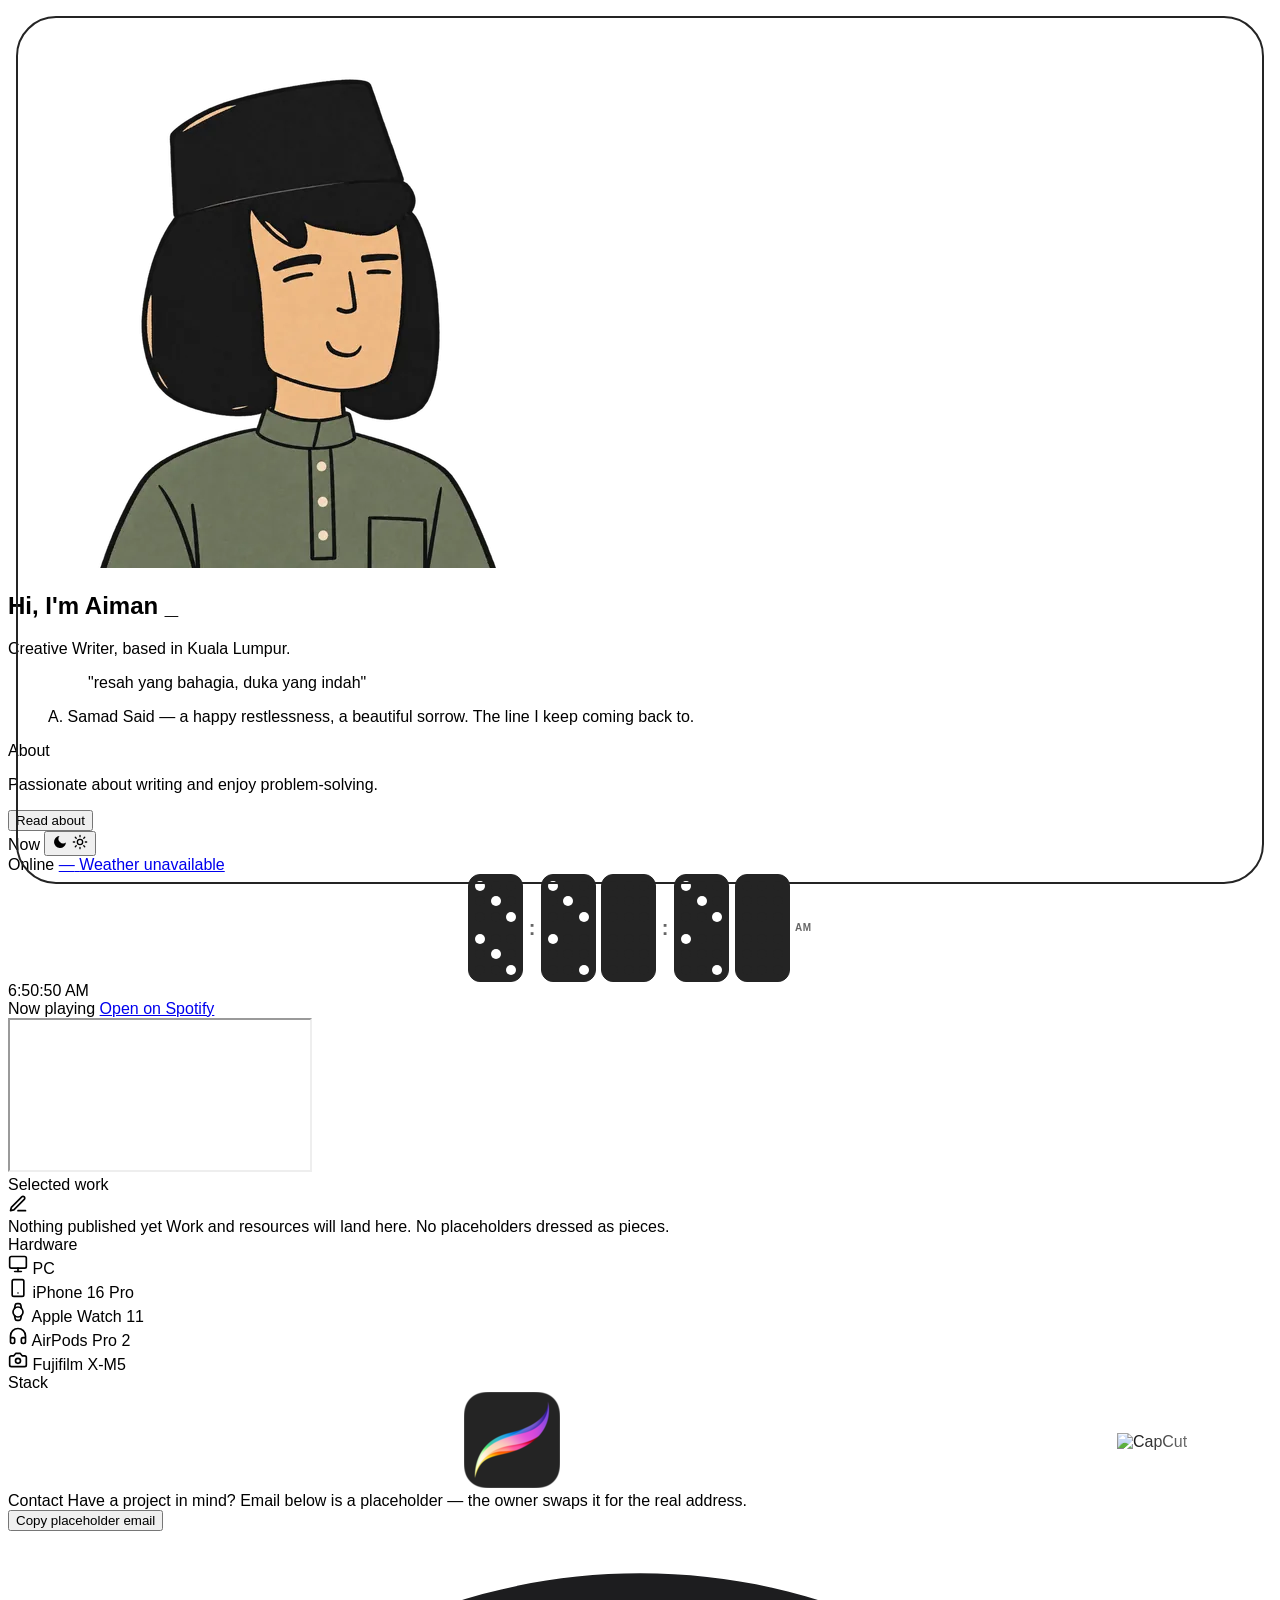
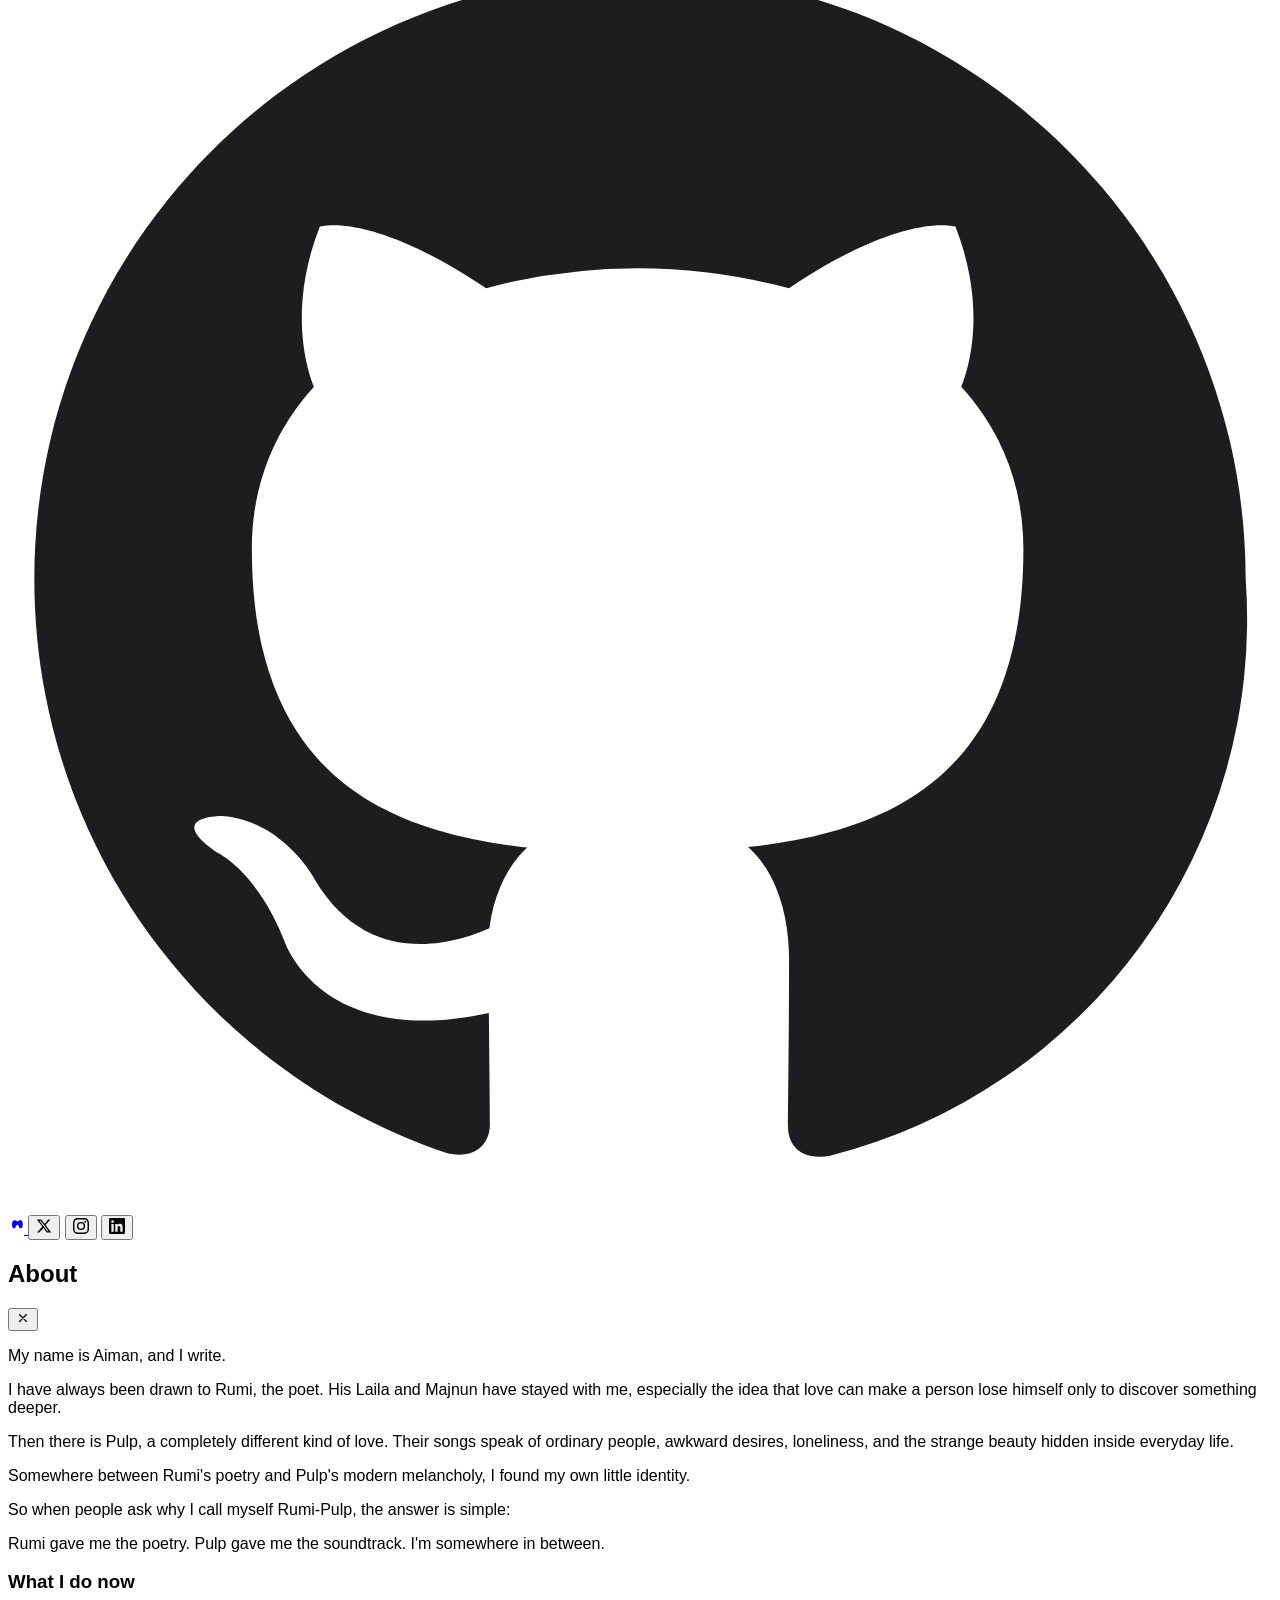
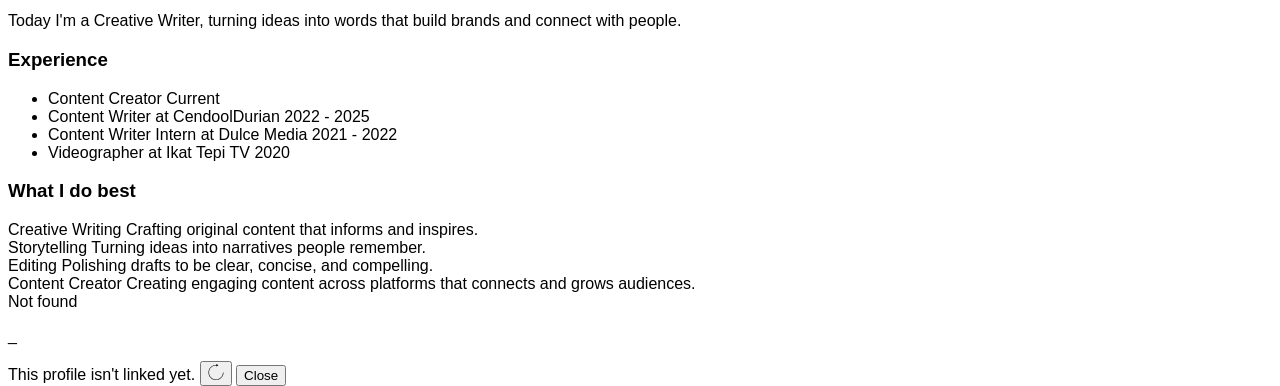
==== index.html @ 6402b707 "Initial commit: rumi-pulp blog" ====
<!doctype html>
<html lang="en" class="dark">
  <head>
    <meta charset="UTF-8" />
    <meta name="viewport" content="width=device-width, initial-scale=1.0" />
    <title>rumi-pulp blog</title>
    <meta
      name="description"
      content="rumi-pulp — blog by Aiman, a creative writer based in Kuala Lumpur."
    />
    <script src="https://cdn.tailwindcss.com"></script>
    <script>
      tailwind.config = {
        darkMode: "class",
        theme: {
          extend: {
            colors: {
              ui: {
                bg: "rgb(var(--ui-bg) / <alpha-value>)",
                card: "rgb(var(--ui-card) / <alpha-value>)",
                surface: "rgb(var(--ui-surface) / <alpha-value>)",
                border: "rgb(var(--ui-border) / <alpha-value>)",
                "border-alt": "rgb(var(--ui-border-alt) / <alpha-value>)",
                muted: "rgb(var(--ui-muted) / <alpha-value>)",
                secondary: "rgb(var(--ui-secondary) / <alpha-value>)",
                primary: "rgb(var(--ui-primary) / <alpha-value>)",
                heading: "rgb(var(--ui-heading) / <alpha-value>)",
              },
            },
            borderRadius: {
              ui: "32px",
              "ui-xs": "16px",
            },
          },
        },
      };
    </script>
    <style>
      :root {
        --ui-bg: 244 245 246;
        --ui-card: 255 255 255;
        --ui-surface: 238 240 241;
        --ui-border: 216 219 222;
        --ui-border-alt: 217 219 222;
        --ui-muted: 138 148 158;
        --ui-secondary: 107 118 128;
        --ui-primary: 31 31 31;
        --ui-heading: 31 31 31;
      }
      .dark {
        --ui-bg: 9 9 9;
        --ui-card: 20 20 20;
        --ui-surface: 36 36 36;
        --ui-border: 36 36 36;
        --ui-border-alt: 51 51 51;
        --ui-muted: 102 102 102;
        --ui-secondary: 172 172 172;
        --ui-primary: 204 204 204;
        --ui-heading: 255 255 255;
      }
      * {
        box-sizing: border-box;
      }
      html,
      body {
        height: 100%;
      }
      body {
        font-family: -apple-system, BlinkMacSystemFont, "SF Pro Display",
          "SF Pro Text", "Helvetica Neue", sans-serif;
      }

      .bg-pattern {
        position: absolute;
        inset: 0;
        background-image: url("https://framerusercontent.com/images/rR6HYXBrMmX4cRpXfXUOvpvpB0.png");
        background-size: 64px;
        background-repeat: repeat;
        opacity: 0.08;
        pointer-events: none;
        z-index: 0;
      }

      .border-deco {
        position: absolute;
        inset: 16px;
        border: 2px solid rgb(var(--ui-border));
        border-radius: 40px;
        pointer-events: none;
        z-index: 1;
      }

      @media (max-width: 809.98px) {
        .border-deco {
          inset: 8px;
          border-radius: 32px;
        }
      }

      .cursor-blink {
        animation: blink 1s step-end infinite;
      }
      @keyframes blink {
        50% {
          opacity: 0;
        }
      }

      .appear {
        animation: fadeInUp 0.4s cubic-bezier(0.27, 0, 0.51, 1) forwards;
      }
      @keyframes fadeInUp {
        from {
          opacity: 0.001;
          transform: translateY(20px);
        }
        to {
          opacity: 1;
          transform: translateY(0);
        }
      }

      .social-btn {
        transition:
          transform 0.2s ease,
          color 0.2s ease,
          border-color 0.2s ease,
          opacity 0.2s ease;
      }
      .social-btn:not(:disabled):hover {
        transform: translateY(-2px);
      }

      .tech-icon {
        transition: border-color 0.2s ease;
      }
      .tech-icon:hover {
        border-color: rgb(var(--ui-secondary));
      }

      /* Infinite logo marquee (Stack I use) */
      .marquee {
        --gap: 16px;
        display: flex;
        overflow: hidden;
        user-select: none;
        gap: var(--gap);
        -webkit-mask-image: linear-gradient(
          90deg,
          transparent,
          #000 12%,
          #000 88%,
          transparent
        );
        mask-image: linear-gradient(
          90deg,
          transparent,
          #000 12%,
          #000 88%,
          transparent
        );
      }
      .marquee__content {
        flex-shrink: 0;
        display: flex;
        align-items: center;
        justify-content: space-around;
        min-width: 100%;
        gap: var(--gap);
        margin: 0;
        padding: 0;
        list-style: none;
        animation: marquee-scroll 35s linear infinite;
      }
      .marquee:hover .marquee__content {
        animation-play-state: paused;
      }
      @keyframes marquee-scroll {
        from {
          transform: translateX(0);
        }
        to {
          transform: translateX(calc(-100% - var(--gap)));
        }
      }
      @media (prefers-reduced-motion: reduce) {
        .marquee__content {
          animation: none;
        }
        .marquee__content[aria-hidden="true"] {
          display: none;
        }
      }

      /* Domino clock (Now tile): flat dominoes, pips = digit */
      .domino-clock {
        display: flex;
        align-items: center;
        justify-content: center;
        gap: 0.55em;
        font-size: 10px;
        line-height: 1;
      }
      .domino-clock .domino {
        display: flex;
        flex-direction: column;
        padding: 0.6em;
        background: rgb(var(--ui-surface));
        border: 1px solid rgb(var(--ui-border));
        border-radius: 12px;
      }
      .domino-clock .part {
        display: grid;
        grid-template-columns: repeat(3, 1fr);
        gap: 0.55em;
      }
      .domino-clock .part-top {
        padding-bottom: 0.55em;
      }
      .domino-clock .part-bottom {
        padding-top: 0.55em;
        border-top: 1px solid rgb(var(--ui-border));
      }
      .domino-clock .part span {
        width: 1em;
        height: 1em;
        border-radius: 50%;
        background: rgb(var(--ui-border));
        transition: background 0.25s ease;
      }
      .domino-clock .part span.active {
        background: rgb(var(--ui-heading));
      }
      .domino-clock .colon {
        font-size: 2em;
        font-weight: 600;
        color: rgb(var(--ui-muted));
      }
      .domino-clock .ampm {
        font-size: 1em;
        font-weight: 600;
        letter-spacing: 0.06em;
        color: rgb(var(--ui-muted));
      }
      @media (prefers-reduced-motion: reduce) {
        .domino-clock .part span {
          transition: none;
        }
      }
      @media (max-width: 809px) {
        .domino-clock {
          font-size: 8px;
        }
      }

      .touch-btn {
        transition:
          background 0.2s ease,
          transform 0.2s ease;
      }
      .touch-btn:hover {
        background: rgb(var(--ui-border-alt));
        transform: translateY(-1px);
      }

      /* Keyboard focus: the incumbent had no visible ring; add the documented one */
      a:focus-visible,
      button:focus-visible {
        outline: 2px solid rgb(var(--ui-secondary));
        outline-offset: 2px;
      }

      ::selection {
        background: rgb(var(--ui-surface));
        color: rgb(var(--ui-heading));
      }

      /* Curved SVG scrollbar (About modal): drawn inside the panel's border-radius */
      .scroll-container {
        --thumb-color: rgb(var(--ui-secondary));
        --thumb-color-active: rgb(var(--ui-heading));
        --thumb-width: 4;
        --thumb-width-active: 6;
        --track-color: transparent;
        --track-color-active: rgb(var(--ui-border) / 0.6);
        --track-width: 4;
        --track-width-active: 6;
        position: relative;
        overflow: hidden;
      }
      .scroll-content {
        max-height: 85vh;
        overflow-y: auto;
        scrollbar-width: none;
        -ms-overflow-style: none;
      }
      .scroll-content::-webkit-scrollbar {
        display: none;
      }
      .scrollbar-svg {
        position: absolute;
        inset: 0;
        width: 100%;
        height: 100%;
        pointer-events: none;
      }
      .scrollbar-svg:has(:active) {
        --thumb-width: var(--thumb-width-active);
        --track-width: var(--track-width-active);
        --track-color: var(--track-color-active);
      }
      .scrollbar-track {
        fill: none;
        stroke: var(--track-color);
        stroke-width: var(--track-width);
        stroke-linecap: round;
        transition:
          stroke-width 150ms ease-in-out,
          stroke 150ms ease-in-out;
      }
      .scrollbar-thumb {
        fill: none;
        stroke: var(--thumb-color);
        stroke-width: var(--thumb-width);
        stroke-linecap: round;
        pointer-events: auto;
        cursor: grab;
        transition:
          stroke-width 150ms ease-in-out,
          stroke 150ms ease-in-out;
      }
      .scrollbar-thumb:active {
        stroke: var(--thumb-color-active);
        cursor: grabbing;
      }
      /* Stack icons: black in light mode, gray in dark mode */
      .stack-bw {
        filter: brightness(0);
      }
      .dark .stack-bw {
        filter: brightness(0) invert(0.7);
      }
    </style>
  </head>
  <body class="bg-ui-bg text-ui-primary">
    <div class="relative min-h-screen">
      <!-- Background Pattern -->
      <div class="bg-pattern"></div>
      <!-- Border Decoration -->
      <div class="border-deco hidden lg:block"></div>

      <!-- ================= Bento grid ================= -->
      <main
        class="appear relative z-10 max-w-[1440px] mx-auto w-full p-8 min-h-[860px] max-[1199px]:min-h-0 max-[809px]:px-5 max-[809px]:py-5"
      >
        <div
          class="grid grid-cols-1 min-[810px]:grid-cols-2 xl:grid-cols-6 gap-4 max-[809px]:gap-3 xl:auto-rows-[minmax(150px,1fr)]"
        >
          <!-- Hero tile: the writing + the person (dominant) -->
          <section
            aria-labelledby="hero-title"
            class="flex flex-col gap-6 bg-ui-card border border-ui-border rounded-ui p-8 max-[809px]:p-6 min-h-0 min-w-0 min-[810px]:col-span-2 xl:col-span-4 xl:row-span-2"
          >
            <div
              class="flex flex-col min-[810px]:flex-row gap-6 min-[810px]:gap-8 flex-1 min-h-0"
            >
              <!-- The person -->
              <div
                class="flex-shrink-0 flex items-center justify-center min-[810px]:justify-start"
              >
                <img
                  src="assets/rumi.webp"
                  alt="Portrait of Aiman, a creative writer based in Kuala Lumpur"
                  class="object-contain w-full max-w-[280px] min-[810px]:w-[200px] lg:w-[248px]"
                />
              </div>

              <!-- The writing -->
              <div class="flex flex-col gap-5 flex-1 min-w-0 justify-center">
                <h1
                  id="hero-title"
                  class="text-[32px] min-[810px]:text-[34px] font-medium tracking-[-0.4px] leading-[1.2] text-ui-heading"
                >
                  Hi, I'm Aiman <span class="cursor-blink">_</span>
                </h1>

                <p
                  class="text-[18px] min-[810px]:text-[22px] font-normal tracking-[-0.4px] leading-[1.4] text-ui-primary max-w-[44ch]"
                >
                  Creative Writer, based in Kuala Lumpur.
                </p>

                <figure class="border-l border-ui-border pl-4 max-w-[52ch]">
                  <blockquote
                    class="text-[18px] min-[810px]:text-[22px] font-normal leading-[1.5] text-ui-secondary"
                  >
                    "resah yang bahagia, duka yang indah"
                  </blockquote>
                  <figcaption
                    class="mt-2 text-[13px] leading-[1.5] text-ui-muted"
                  >
                    A. Samad Said — a happy restlessness, a beautiful sorrow.
                    The line I keep coming back to.
                  </figcaption>
                </figure>
              </div>
            </div>
          </section>

          <!-- About tile: teaser + pop-out trigger -->
          <article
            class="flex flex-col gap-3 justify-between min-h-[150px] bg-ui-card border border-ui-border rounded-ui p-5 min-w-0 xl:col-span-2"
          >
            <span
              class="text-[13px] font-semibold tracking-[0.06em] uppercase text-ui-muted"
              >About</span
            >
            <p class="text-[16px] font-normal leading-[1.5] text-ui-primary">
              Passionate about writing and enjoy problem-solving.
            </p>
            <button
              type="button"
              onclick="openAbout()"
              class="touch-btn self-start inline-flex items-center gap-2.5 px-5 py-2.5 rounded-ui-xs bg-ui-surface text-[14px] font-medium text-ui-primary cursor-pointer"
            >
              Read about
            </button>
          </article>

          <!-- Now: status, weather, domino clock -->
          <article
            class="flex flex-col gap-3 justify-start min-h-[150px] bg-ui-card border border-ui-border rounded-ui p-5 min-w-0 xl:col-span-2"
          >
            <div class="flex items-start justify-between gap-3">
              <span
                class="text-[13px] font-semibold tracking-[0.06em] uppercase text-ui-muted"
                >Now</span
              >
              <button
                type="button"
                onclick="toggleTheme()"
                aria-label="Toggle color theme"
                class="flex-none w-9 h-9 rounded-ui-xs bg-ui-surface text-ui-primary flex items-center justify-center hover:bg-ui-border-alt transition-colors cursor-pointer"
              >
                <svg
                  id="icon-moon"
                  width="16"
                  height="16"
                  viewBox="0 0 24 24"
                  fill="currentColor"
                  aria-hidden="true"
                >
                  <path d="M21 12.79A9 9 0 1 1 11.21 3 7 7 0 0 0 21 12.79z" />
                </svg>
                <svg
                  id="icon-sun"
                  class="hidden"
                  width="16"
                  height="16"
                  viewBox="0 0 24 24"
                  fill="none"
                  stroke="currentColor"
                  stroke-width="2"
                  stroke-linecap="round"
                  aria-hidden="true"
                >
                  <circle cx="12" cy="12" r="4" />
                  <path
                    d="M12 2v2m0 16v2M4.93 4.93l1.41 1.41m11.32 11.32 1.41 1.41M2 12h2m16 0h2M4.93 19.07l1.41-1.41m11.32-11.32 1.41-1.41"
                  />
                </svg>
              </button>
            </div>
            <div class="flex items-center justify-between gap-3">
              <span class="flex items-center gap-2">
                <span class="relative flex w-2.5 h-2.5">
                  <span
                    class="animate-ping absolute inline-flex h-full w-full rounded-full bg-emerald-400 opacity-75"
                  ></span>
                  <span
                    class="relative inline-flex rounded-full w-2.5 h-2.5 bg-emerald-500"
                  ></span>
                </span>
                <span class="text-[13px] text-ui-primary">Online</span>
              </span>
              <a
                href="https://www.accuweather.com/en/my/kuala-lumpur/233776/weather-forecast/233776"
                target="_blank"
                rel="noopener"
                class="flex flex-wrap items-baseline justify-end gap-x-2 gap-y-0.5 group"
              >
                <span
                  id="weather-temp"
                  aria-live="polite"
                  class="text-[22px] font-semibold text-ui-heading group-hover:text-ui-secondary transition-colors"
                  >Loading…</span
                >
                <span id="weather-sub" class="text-[13px] text-ui-muted"
                  >Kuala Lumpur</span
                >
              </a>
            </div>
            <div
              class="mt-auto border-t border-ui-border pt-3 flex flex-col items-center gap-2"
            >
              <div class="domino-clock" aria-hidden="true">
                <div class="domino">
                  <div class="part part-top"></div>
                  <div class="part part-bottom"></div>
                </div>
                <div class="colon">:</div>
                <div class="domino">
                  <div class="part part-top"></div>
                  <div class="part part-bottom"></div>
                </div>
                <div class="domino">
                  <div class="part part-top"></div>
                  <div class="part part-bottom"></div>
                </div>
                <div class="colon">:</div>
                <div class="domino">
                  <div class="part part-top"></div>
                  <div class="part part-bottom"></div>
                </div>
                <div class="domino">
                  <div class="part part-top"></div>
                  <div class="part part-bottom"></div>
                </div>
                <div class="ampm">AM</div>
              </div>
              <time
                id="domino-clock-time"
                class="text-[12px] tracking-[0.06em] text-ui-muted tabular-nums"
                >0:00:00 AM</time
              >
            </div>
          </article>

          <!-- Now playing (real Spotify embed in a flat player frame) -->
          <article
            class="flex flex-col gap-3 justify-start min-h-[150px] bg-ui-card border border-ui-border rounded-ui p-5 min-w-0 xl:col-span-2"
          >
            <div class="flex items-center justify-between gap-2">
              <span
                class="text-[13px] font-semibold tracking-[0.06em] uppercase text-ui-muted"
                >Now playing</span
              >
              <a
                href="https://open.spotify.com/playlist/38u7cDibJ7b9sVd3iIWgdu"
                target="_blank"
                rel="noopener"
                class="text-[12px] text-ui-muted hover:text-ui-heading transition-colors"
                >Open on Spotify</a
              >
            </div>
            <div
              class="flex-1 flex rounded-ui-xs bg-ui-surface border border-ui-border p-2"
            >
              <iframe
                id="spotify-embed"
                title="Spotify playlist"
                data-src="https://open.spotify.com/embed/playlist/38u7cDibJ7b9sVd3iIWgdu?utm_source=generator&si=cd14842eaf5941ae"
                src="https://open.spotify.com/embed/playlist/38u7cDibJ7b9sVd3iIWgdu?utm_source=generator&si=cd14842eaf5941ae&theme=0"
                class="block w-full flex-1 min-h-[152px] rounded-ui-xs border-0"
                allow="
                  autoplay;
                  clipboard-write;
                  encrypted-media;
                  fullscreen;
                  picture-in-picture;
                "
                loading="lazy"
              ></iframe>
            </div>
          </article>

          <!-- Selected work (honest empty state) -->
          <article
            class="flex flex-col gap-3 justify-start min-h-[150px] bg-ui-card border border-ui-border rounded-ui p-5 min-w-0 min-[810px]:col-span-2 xl:col-span-4"
          >
            <span
              class="text-[13px] font-semibold tracking-[0.06em] uppercase text-ui-muted"
              >Selected work</span
            >
            <div
              class="flex-1 flex flex-col items-center justify-center text-center gap-3 py-2"
            >
              <span
                class="flex w-11 h-11 items-center justify-center rounded-ui-xs bg-ui-surface border border-ui-border text-ui-muted"
                aria-hidden="true"
              >
                <svg
                  width="20"
                  height="20"
                  viewBox="0 0 24 24"
                  fill="none"
                  stroke="currentColor"
                  stroke-width="2"
                  stroke-linecap="round"
                  stroke-linejoin="round"
                >
                  <path d="M12 20h9" />
                  <path d="M16.5 3.5a2.121 2.121 0 0 1 3 3L7 19l-4 1 1-4Z" />
                </svg>
              </span>
              <div class="flex flex-col gap-1.5 items-center">
                <span class="text-[16px] font-semibold text-ui-heading"
                  >Nothing published yet</span
                >
                <span
                  class="text-[13px] leading-[1.5] text-ui-muted max-w-[44ch]"
                  >Work and resources will land here. No placeholders dressed as
                  pieces.</span
                >
              </div>
            </div>
          </article>

          <!-- Hardware I use -->
          <article
            class="flex flex-col gap-3 justify-start min-h-[150px] bg-ui-card border border-ui-border rounded-ui p-5 min-w-0 xl:col-span-2"
          >
            <span
              class="text-[13px] font-semibold tracking-[0.06em] uppercase text-ui-muted"
              >Hardware</span
            >
            <div class="flex-1 flex items-center">
              <div class="grid grid-cols-3 gap-3 w-full">
                <div class="flex flex-col items-center gap-2">
                  <span
                    class="flex w-11 h-11 items-center justify-center rounded-ui-xs bg-ui-surface border border-ui-border text-ui-primary"
                  >
                    <svg
                      width="20"
                      height="20"
                      viewBox="0 0 24 24"
                      fill="none"
                      stroke="currentColor"
                      stroke-width="2"
                      stroke-linecap="round"
                      stroke-linejoin="round"
                      aria-hidden="true"
                    >
                      <rect x="2" y="3" width="20" height="14" rx="2" ry="2" />
                      <path d="M8 21h8" />
                      <path d="M12 17v4" />
                    </svg>
                  </span>
                  <span
                    class="text-[12px] leading-tight text-center text-ui-muted"
                    >PC</span
                  >
                </div>
                <div class="flex flex-col items-center gap-2">
                  <span
                    class="flex w-11 h-11 items-center justify-center rounded-ui-xs bg-ui-surface border border-ui-border text-ui-primary"
                  >
                    <svg
                      width="20"
                      height="20"
                      viewBox="0 0 24 24"
                      fill="none"
                      stroke="currentColor"
                      stroke-width="2"
                      stroke-linecap="round"
                      stroke-linejoin="round"
                      aria-hidden="true"
                    >
                      <rect x="5" y="2" width="14" height="20" rx="2" ry="2" />
                      <path d="M12 18h.01" />
                    </svg>
                  </span>
                  <span
                    class="text-[12px] leading-tight text-center text-ui-muted"
                    >iPhone 16 Pro</span
                  >
                </div>
                <div class="flex flex-col items-center gap-2">
                  <span
                    class="flex w-11 h-11 items-center justify-center rounded-ui-xs bg-ui-surface border border-ui-border text-ui-primary"
                  >
                    <svg
                      width="20"
                      height="20"
                      viewBox="0 0 24 24"
                      fill="none"
                      stroke="currentColor"
                      stroke-width="2"
                      stroke-linecap="round"
                      stroke-linejoin="round"
                      aria-hidden="true"
                    >
                      <circle cx="12" cy="12" r="6" />
                      <path
                        d="m16.13 7.66-.81-4.05a2 2 0 0 0-1.97-1.61h-2.7a2 2 0 0 0-1.97 1.61l-.81 4.05"
                      />
                      <path
                        d="m7.88 16.36.8 4a2 2 0 0 0 1.98 1.64h2.67a2 2 0 0 0 1.98-1.64l.81-4.05"
                      />
                    </svg>
                  </span>
                  <span
                    class="text-[12px] leading-tight text-center text-ui-muted"
                    >Apple Watch 11</span
                  >
                </div>
                <div class="flex flex-col items-center gap-2">
                  <span
                    class="flex w-11 h-11 items-center justify-center rounded-ui-xs bg-ui-surface border border-ui-border text-ui-primary"
                  >
                    <svg
                      width="20"
                      height="20"
                      viewBox="0 0 24 24"
                      fill="none"
                      stroke="currentColor"
                      stroke-width="2"
                      stroke-linecap="round"
                      stroke-linejoin="round"
                      aria-hidden="true"
                    >
                      <path
                        d="M3 14h3a2 2 0 0 1 2 2v3a2 2 0 0 1-2 2H5a2 2 0 0 1-2-2v-7a9 9 0 0 1 18 0v7a2 2 0 0 1-2 2h-1a2 2 0 0 1-2-2v-3a2 2 0 0 1 2-2h3"
                      />
                    </svg>
                  </span>
                  <span
                    class="text-[12px] leading-tight text-center text-ui-muted"
                    >AirPods Pro 2</span
                  >
                </div>
                <div class="flex flex-col items-center gap-2">
                  <span
                    class="flex w-11 h-11 items-center justify-center rounded-ui-xs bg-ui-surface border border-ui-border text-ui-primary"
                  >
                    <svg
                      width="20"
                      height="20"
                      viewBox="0 0 24 24"
                      fill="none"
                      stroke="currentColor"
                      stroke-width="2"
                      stroke-linecap="round"
                      stroke-linejoin="round"
                      aria-hidden="true"
                    >
                      <path
                        d="M14.5 4h-5L7 7H4a2 2 0 0 0-2 2v9a2 2 0 0 0 2 2h16a2 2 0 0 0 2-2V9a2 2 0 0 0-2-2h-3l-2.5-3z"
                      />
                      <circle cx="12" cy="13" r="3" />
                    </svg>
                  </span>
                  <span
                    class="text-[12px] leading-tight text-center text-ui-muted"
                    >Fujifilm X-M5</span
                  >
                </div>
              </div>
            </div>
          </article>

          <!-- Stack I use -->
          <article
            class="flex flex-col gap-3 justify-start min-h-[150px] bg-ui-card border border-ui-border rounded-ui p-5 min-w-0 xl:col-span-2"
          >
            <span
              class="text-[13px] font-semibold tracking-[0.06em] uppercase text-ui-muted"
              >Stack</span
            >
            <div class="flex-1 flex items-center">
              <div class="marquee" role="group" aria-label="Tools Aiman uses">
                <ul class="marquee__content">
                  <li>
                    <span
                      class="tech-icon w-11 h-11 rounded-ui-xs border-2 border-ui-border-alt bg-ui-surface flex items-center justify-center overflow-hidden"
                    >
                      <img
                        src="assets/microsoftword.svg"
                        alt="Word"
                        class="w-[60%] h-[60%] object-contain stack-bw"
                      />
                    </span>
                  </li>
                  <li>
                    <span
                      class="tech-icon w-11 h-11 rounded-ui-xs border-2 border-ui-border-alt bg-ui-surface flex items-center justify-center overflow-hidden"
                    >
                      <img
                        src="assets/canva.svg"
                        alt="Canva"
                        class="w-[60%] h-[60%] object-contain stack-bw"
                      />
                    </span>
                  </li>
                  <li>
                    <span
                      class="tech-icon w-11 h-11 rounded-ui-xs border-2 border-ui-border-alt bg-ui-surface flex items-center justify-center overflow-hidden"
                    >
                      <img
                        src="assets/procreate.png"
                        alt="Procreate"
                        class="w-[60%] h-[60%] object-contain"
                      />
                    </span>
                  </li>
                  <li>
                    <span
                      class="tech-icon w-11 h-11 rounded-ui-xs border-2 border-ui-border-alt bg-ui-surface flex items-center justify-center overflow-hidden"
                    >
                      <img
                        src="assets/openai.svg"
                        alt="ChatGPT"
                        class="w-[60%] h-[60%] object-contain stack-bw"
                      />
                    </span>
                  </li>
                  <li>
                    <span
                      class="tech-icon w-11 h-11 rounded-ui-xs border-2 border-ui-border-alt bg-ui-surface flex items-center justify-center overflow-hidden"
                    >
                      <img
                        src="assets/adobelightroom.svg"
                        alt="Lightroom"
                        class="w-[60%] h-[60%] object-contain stack-bw"
                      />
                    </span>
                  </li>
                  <li>
                    <span
                      class="tech-icon w-11 h-11 rounded-ui-xs border-2 border-ui-border-alt bg-ui-surface flex items-center justify-center overflow-hidden"
                    >
                      <img
                        src="assets/capcut-icon.svg"
                        alt="CapCut"
                        class="w-[60%] h-[60%] object-contain"
                      />
                    </span>
                  </li>
                </ul>
                <ul class="marquee__content" aria-hidden="true">
                  <li>
                    <span
                      class="tech-icon w-11 h-11 rounded-ui-xs border-2 border-ui-border-alt bg-ui-surface flex items-center justify-center overflow-hidden"
                    >
                      <img
                        src="assets/microsoftword.svg"
                        alt=""
                        class="w-[60%] h-[60%] object-contain stack-bw"
                      />
                    </span>
                  </li>
                  <li>
                    <span
                      class="tech-icon w-11 h-11 rounded-ui-xs border-2 border-ui-border-alt bg-ui-surface flex items-center justify-center overflow-hidden"
                    >
                      <img
                        src="assets/canva.svg"
                        alt=""
                        class="w-[60%] h-[60%] object-contain stack-bw"
                      />
                    </span>
                  </li>
                  <li>
                    <span
                      class="tech-icon w-11 h-11 rounded-ui-xs border-2 border-ui-border-alt bg-ui-surface flex items-center justify-center overflow-hidden"
                    >
                      <img
                        src="assets/procreate.png"
                        alt=""
                        class="w-[60%] h-[60%] object-contain"
                      />
                    </span>
                  </li>
                  <li>
                    <span
                      class="tech-icon w-11 h-11 rounded-ui-xs border-2 border-ui-border-alt bg-ui-surface flex items-center justify-center overflow-hidden"
                    >
                      <img
                        src="assets/openai.svg"
                        alt=""
                        class="w-[60%] h-[60%] object-contain stack-bw"
                      />
                    </span>
                  </li>
                  <li>
                    <span
                      class="tech-icon w-11 h-11 rounded-ui-xs border-2 border-ui-border-alt bg-ui-surface flex items-center justify-center overflow-hidden"
                    >
                      <img
                        src="assets/adobelightroom.svg"
                        alt=""
                        class="w-[60%] h-[60%] object-contain stack-bw"
                      />
                    </span>
                  </li>
                  <li>
                    <span
                      class="tech-icon w-11 h-11 rounded-ui-xs border-2 border-ui-border-alt bg-ui-surface flex items-center justify-center overflow-hidden"
                    >
                      <img
                        src="assets/capcut-icon.svg"
                        alt=""
                        class="w-[60%] h-[60%] object-contain"
                      />
                    </span>
                  </li>
                </ul>
              </div>
            </div>
          </article>

          <!-- Contact + socials (placeholder-honest) -->
          <article
            class="flex flex-col gap-3 justify-between min-h-[150px] bg-ui-card border border-ui-border rounded-ui p-5 min-w-0 min-[810px]:col-span-2 xl:col-span-2"
          >
            <div class="flex flex-col gap-1.5">
              <span
                class="text-[13px] font-semibold tracking-[0.06em] uppercase text-ui-muted"
                >Contact</span
              >
              <span class="text-[16px] font-semibold text-ui-heading"
                >Have a project in mind?</span
              >
              <span class="text-[13px] leading-[1.5] text-ui-muted"
                >Email below is a placeholder — the owner swaps it for the real
                address.</span
              >
            </div>

            <div class="flex flex-col gap-3">
              <button
                type="button"
                onclick="copyEmail()"
                id="copy-email-btn"
                class="touch-btn self-start px-7 py-3 rounded-ui-xs bg-ui-surface text-[16px] font-medium text-ui-primary cursor-pointer"
              >
                Copy placeholder email
              </button>

              <p
                id="copy-email-status"
                role="status"
                aria-live="polite"
                class="text-[12px] leading-[1.5] text-ui-muted min-h-[16px]"
              ></p>

              <div class="flex flex-wrap gap-2">
                <a
                  href="https://github.com/rumi-pulp/"
                  target="_blank"
                  rel="noopener"
                  aria-label="GitHub profile"
                  class="social-btn w-9 h-9 rounded-ui-xs bg-ui-surface border border-ui-border flex items-center justify-center text-ui-secondary hover:text-ui-heading hover:border-ui-border-alt"
                >
                  <img
                    src="assets/github.svg"
                    alt=""
                    aria-hidden="true"
                    class="w-[16px] h-[16px] object-contain dark:invert"
                  />
                </a>
                <a
                  href="https://medium.com/@rumi-pulp"
                  target="_blank"
                  rel="noopener"
                  aria-label="Medium profile"
                  class="social-btn w-9 h-9 rounded-ui-xs bg-ui-surface border border-ui-border flex items-center justify-center text-ui-secondary hover:text-ui-heading hover:border-ui-border-alt"
                >
                  <svg
                    width="16"
                    height="16"
                    viewBox="0 0 24 24"
                    fill="currentColor"
                    aria-hidden="true"
                  >
                    <path
                      d="M21.976 6.836a3.6 3.6 0 0 0-.36-1.13 3.1 3.1 0 0 1-.94-1.35 2.17 2.17 0 0 0-2.05-1.24c-.7.03-1.35.3-1.86.76a3.5 3.5 0 0 1-1.3.73 3.2 3.2 0 0 0-1.33 1.2 3.3 3.3 0 0 0-1.34-1.2 3.5 3.5 0 0 1-1.3-.73 2.9 2.9 0 0 0-3.91.48 3.1 3.1 0 0 1-.94 1.35 3.6 3.6 0 0 0-.36 1.13c-.5 2.28-.36 4.66.4 6.86.2.55.58 1.02 1.08 1.32.5.3 1.08.42 1.66.35a2.6 2.6 0 0 0 1.56-.9c.4-.45.68-1 .83-1.58.34-1.35.9-2.9 2.28-2.9s1.94 1.55 2.28 2.9c.15.58.43 1.13.83 1.58.4.45.94.77 1.56.9.58.07 1.16-.05 1.66-.35.5-.3.88-.77 1.08-1.32a12.46 12.46 0 0 0 .4-6.86z"
                    />
                  </svg>
                </a>
                <button
                  type="button"
                  onclick="openNotFound('X')"
                  aria-label="X profile — not linked"
                  class="social-btn w-9 h-9 rounded-ui-xs bg-ui-surface border border-ui-border flex items-center justify-center text-ui-muted hover:text-ui-heading"
                >
                  <svg
                    width="16"
                    height="16"
                    viewBox="0 0 24 24"
                    fill="currentColor"
                    aria-hidden="true"
                  >
                    <path
                      d="M18.244 2.25h3.308l-7.227 8.26 8.502 11.24H16.17l-5.214-6.817L4.99 21.75H1.68l7.73-8.835L1.254 2.25H8.08l4.713 6.231zm-1.161 17.52h1.833L7.084 4.126H5.117z"
                    />
                  </svg>
                </button>
                <button
                  type="button"
                  onclick="openNotFound('Instagram')"
                  aria-label="Instagram profile — not linked"
                  class="social-btn w-9 h-9 rounded-ui-xs bg-ui-surface border border-ui-border flex items-center justify-center text-ui-muted hover:text-ui-heading"
                >
                  <svg
                    width="16"
                    height="16"
                    viewBox="0 0 24 24"
                    fill="currentColor"
                    aria-hidden="true"
                  >
                    <path
                      d="M12 2.163c3.204 0 3.584.012 4.85.07 3.252.148 4.771 1.691 4.919 4.919.058 1.265.069 1.645.069 4.849 0 3.205-.012 3.584-.069 4.849-.149 3.225-1.664 4.771-4.919 4.919-1.266.058-1.644.07-4.85.07-3.204 0-3.584-.012-4.849-.07-3.26-.149-4.771-1.699-4.919-4.92-.058-1.265-.07-1.644-.07-4.849 0-3.204.013-3.583.07-4.849.149-3.227 1.664-4.771 4.919-4.919 1.266-.057 1.645-.069 4.849-.069zM12 0C8.741 0 8.333.014 7.053.072 2.695.272.273 2.69.073 7.052.014 8.333 0 8.741 0 12c0 3.259.014 3.668.072 4.948.2 4.358 2.618 6.78 6.98 6.98C8.333 23.986 8.741 24 12 24c3.259 0 3.668-.014 4.948-.072 4.354-.2 6.782-2.618 6.979-6.98.059-1.28.073-1.689.073-4.948 0-3.259-.014-3.667-.072-4.947-.196-4.354-2.617-6.78-6.979-6.98C15.668.014 15.259 0 12 0zm0 5.838a6.162 6.162 0 100 12.324 6.162 6.162 0 000-12.324zM12 16a4 4 0 110-8 4 4 0 010 8zm6.406-11.845a1.44 1.44 0 100 2.881 1.44 1.44 0 000-2.881z"
                    />
                  </svg>
                </button>
                <button
                  type="button"
                  onclick="openNotFound('LinkedIn')"
                  aria-label="LinkedIn profile — not linked"
                  class="social-btn w-9 h-9 rounded-ui-xs bg-ui-surface border border-ui-border flex items-center justify-center text-ui-muted hover:text-ui-heading"
                >
                  <svg
                    width="16"
                    height="16"
                    viewBox="0 0 24 24"
                    fill="currentColor"
                    aria-hidden="true"
                  >
                    <path
                      d="M20.447 20.452h-3.554v-5.569c0-1.328-.027-3.037-1.852-3.037-1.853 0-2.136 1.445-2.136 2.939v5.667H9.351V9h3.414v1.561h.046c.477-.9 1.637-1.85 3.37-1.85 3.601 0 4.267 2.37 4.267 5.455v6.286zM5.337 7.433c-1.144 0-2.063-.926-2.063-2.065 0-1.138.92-2.063 2.063-2.063 1.14 0 2.064.925 2.064 2.063 0 1.139-.925 2.065-2.064 2.065zm1.782 13.019H3.555V9h3.564v11.452zM22.225 0H1.771C.792 0 0 .774 0 1.729v20.542C0 23.227.792 24 1.771 24h20.451C23.2 24 24 23.227 24 22.271V1.729C24 .774 23.2 0 22.222 0h.003z"
                    />
                  </svg>
                </button>
              </div>
            </div>
          </article>
        </div>
      </main>

      <!-- About pop-out -->
      <div
        id="about-modal"
        role="dialog"
        aria-modal="true"
        aria-labelledby="about-modal-title"
        class="fixed inset-0 z-[100] hidden items-center justify-center p-4 sm:p-6"
      >
        <div
          class="absolute inset-0 bg-black/60 backdrop-blur-sm"
          onclick="closeAbout()"
        ></div>
        <div
          class="scroll-container relative bg-ui-card border border-ui-border rounded-ui w-full max-w-[720px] max-h-[85vh] overflow-hidden"
          data-scrollbar
        >
          <div class="scroll-content p-8 flex flex-col gap-8">
            <div class="flex items-start justify-between gap-4">
              <h2
                id="about-modal-title"
                class="text-[24px] font-medium tracking-[-0.4px] leading-[1.3] text-ui-heading"
              >
                About
              </h2>
              <button
                type="button"
                onclick="closeAbout()"
                aria-label="Close"
                class="flex-none w-9 h-9 rounded-ui-xs bg-ui-surface text-ui-secondary flex items-center justify-center hover:text-ui-heading transition-colors cursor-pointer"
              >
                <svg
                  width="14"
                  height="14"
                  viewBox="0 0 24 24"
                  fill="none"
                  stroke="currentColor"
                  stroke-width="2"
                  stroke-linecap="round"
                  aria-hidden="true"
                >
                  <path d="M18 6 6 18M6 6l12 12" />
                </svg>
              </button>
            </div>

            <div class="flex flex-col gap-3 max-w-[68ch]">
              <p class="text-[16px] font-normal leading-[1.6] text-ui-primary">
                My name is Aiman, and I write.
              </p>
              <p class="text-[16px] font-normal leading-[1.6] text-ui-primary">
                I have always been drawn to Rumi, the poet. His Laila and Majnun
                have stayed with me, especially the idea that love can make a
                person lose himself only to discover something deeper.
              </p>
              <p class="text-[16px] font-normal leading-[1.6] text-ui-primary">
                Then there is Pulp, a completely different kind of love. Their
                songs speak of ordinary people, awkward desires, loneliness, and
                the strange beauty hidden inside everyday life.
              </p>
              <p class="text-[16px] font-normal leading-[1.6] text-ui-primary">
                Somewhere between Rumi's poetry and Pulp's modern melancholy, I
                found my own little identity.
              </p>
              <p class="text-[16px] font-normal leading-[1.6] text-ui-primary">
                So when people ask why I call myself Rumi-Pulp, the answer is
                simple:
              </p>
              <p class="text-[16px] font-normal leading-[1.6] text-ui-primary">
                Rumi gave me the poetry. Pulp gave me the soundtrack. I'm
                somewhere in between.
              </p>
            </div>

            <div class="flex flex-col gap-3 max-w-[68ch]">
              <h3 class="text-[16px] font-semibold text-ui-heading">
                What I do now
              </h3>
              <p class="text-[16px] font-normal leading-[1.6] text-ui-primary">
                Today I'm a Creative Writer, turning ideas into words that build
                brands and connect with people.
              </p>
            </div>

            <div class="flex flex-col gap-3">
              <h3 class="text-[16px] font-semibold text-ui-heading">
                Experience
              </h3>
              <ul class="flex flex-col gap-3">
                <li class="flex flex-col">
                  <span class="text-[16px] font-semibold text-ui-heading"
                    >Content Creator</span
                  >
                  <span class="text-[13px] text-ui-muted">Current</span>
                </li>
                <li class="flex flex-col">
                  <span class="text-[16px] font-semibold text-ui-heading"
                    >Content Writer at CendoolDurian</span
                  >
                  <span class="text-[13px] text-ui-muted">2022 - 2025</span>
                </li>
                <li class="flex flex-col">
                  <span class="text-[16px] font-semibold text-ui-heading"
                    >Content Writer Intern at Dulce Media</span
                  >
                  <span class="text-[13px] text-ui-muted">2021 - 2022</span>
                </li>
                <li class="flex flex-col">
                  <span class="text-[16px] font-semibold text-ui-heading"
                    >Videographer at Ikat Tepi TV</span
                  >
                  <span class="text-[13px] text-ui-muted">2020</span>
                </li>
              </ul>
            </div>

            <div class="flex flex-col gap-3">
              <h3 class="text-[16px] font-semibold text-ui-heading">
                What I do best
              </h3>
              <div class="grid grid-cols-2 gap-3 max-[809px]:grid-cols-1">
                <div
                  class="bg-ui-surface border border-ui-border rounded-ui p-5 flex flex-col gap-1.5"
                >
                  <span class="text-[16px] font-semibold text-ui-heading"
                    >Creative Writing</span
                  >
                  <span class="text-[13px] text-ui-muted leading-[1.5]"
                    >Crafting original content that informs and inspires.</span
                  >
                </div>
                <div
                  class="bg-ui-surface border border-ui-border rounded-ui p-5 flex flex-col gap-1.5"
                >
                  <span class="text-[16px] font-semibold text-ui-heading"
                    >Storytelling</span
                  >
                  <span class="text-[13px] text-ui-muted leading-[1.5]"
                    >Turning ideas into narratives people remember.</span
                  >
                </div>
                <div
                  class="bg-ui-surface border border-ui-border rounded-ui p-5 flex flex-col gap-1.5"
                >
                  <span class="text-[16px] font-semibold text-ui-heading"
                    >Editing</span
                  >
                  <span class="text-[13px] text-ui-muted leading-[1.5]"
                    >Polishing drafts to be clear, concise, and
                    compelling.</span
                  >
                </div>
                <div
                  class="bg-ui-surface border border-ui-border rounded-ui p-5 flex flex-col gap-1.5"
                >
                  <span class="text-[16px] font-semibold text-ui-heading"
                    >Content Creator</span
                  >
                  <span class="text-[13px] text-ui-muted leading-[1.5]"
                    >Creating engaging content across platforms that connects
                    and grows audiences.</span
                  >
                </div>
              </div>
            </div>
          </div>
        </div>
      </div>

      <!-- 404 popover for unlinked social icons -->
      <div
        id="notfound-modal"
        role="dialog"
        aria-modal="true"
        aria-labelledby="notfound-title"
        class="fixed inset-0 z-[100] hidden items-center justify-center p-4 sm:p-6"
      >
        <div
          class="absolute inset-0 bg-black/60 backdrop-blur-sm"
          onclick="closeNotFound()"
        ></div>
        <div
          class="relative bg-ui-card border border-ui-border rounded-ui w-full max-w-[440px] p-8 flex flex-col items-center gap-5 text-center"
        >
          <span
            class="text-[13px] font-semibold tracking-[0.06em] uppercase text-ui-muted"
            >Not found</span
          >
          <p
            id="notfound-title"
            class="text-[22px] min-[810px]:text-[26px] font-medium tracking-[-0.4px] leading-[1.3] text-ui-heading min-h-[1.4em]"
          >
            <span id="notfound-text"></span><span class="cursor-blink">_</span>
          </p>
          <span
            id="notfound-sub"
            class="text-[14px] leading-[1.5] text-ui-muted"
            >This profile isn't linked yet.</span
          >
          <button
            type="button"
            onclick="replayNotFound()"
            aria-label="Replay animation"
            class="social-btn w-9 h-9 rounded-ui-xs bg-ui-surface border border-ui-border flex items-center justify-center text-ui-secondary hover:text-ui-heading"
          >
            <svg
              width="16"
              height="16"
              viewBox="0 0 279.9 297.3"
              fill="currentColor"
              aria-hidden="true"
            >
              <path
                d="M269.4,162.6c-2.7,66.5-55.6,120.1-121.8,123.9c-77,4.4-141.3-60-136.8-136.9C14.7,81.7,71,27.8,140,27.8 c1.8,0,3.5,0,5.3,0.1c0.3,0,0.5,0.2,0.5,0.5v15c0,1.5,1.6,2.4,2.9,1.7l35.9-20.7c1.3-0.7,1.3-2.6,0-3.3L148.6,0.3 c-1.3-0.7-2.9,0.2-2.9,1.7v15c0,0.3-0.2,0.5-0.5,0.5c-1.7-0.1-3.5-0.1-5.2-0.1C63.3,17.3,1,78.9,0,155.4 C-1,233.8,63.4,298.3,141.9,297.3c74.6-1,135.1-60.2,138-134.3c0.1-3-2.3-5.4-5.3-5.4l0,0C271.8,157.6,269.5,159.8,269.4,162.6z"
              />
            </svg>
          </button>
          <button
            type="button"
            onclick="closeNotFound()"
            class="touch-btn self-center px-6 py-2.5 rounded-ui-xs bg-ui-surface text-[14px] font-medium text-ui-primary cursor-pointer"
          >
            Close
          </button>
        </div>
      </div>
    </div>

    <script>
      /* Curved SVG scrollbar for the About modal (no dependency). */
      var aboutScrollbar = null;

      function initCurvedScrollbar(container) {
        var content = container.querySelector(".scroll-content");
        if (!content || container.querySelector(".scrollbar-svg")) return null;

        var OFFSET = 7;
        var EXTRA_INSET = 2;
        var MIN_START_RATIO = 0.8;
        var MIN_THUMB = 20;
        var SEGMENTS = 50;

        var svg = document.createElementNS("http://www.w3.org/2000/svg", "svg");
        svg.classList.add("scrollbar-svg");
        svg.setAttribute("aria-hidden", "true");

        var trackPath = document.createElementNS(
          "http://www.w3.org/2000/svg",
          "path",
        );
        trackPath.classList.add("scrollbar-track");
        var thumbPath = document.createElementNS(
          "http://www.w3.org/2000/svg",
          "path",
        );
        thumbPath.classList.add("scrollbar-thumb");

        svg.appendChild(trackPath);
        svg.appendChild(thumbPath);
        container.appendChild(svg);

        var pathLength = 0;
        var thumbLength = 50;
        var dragging = false;
        var pointerId = null;

        function updatePath() {
          var w = container.clientWidth;
          var h = container.clientHeight;
          if (!w || !h) return;
          var r = parseFloat(getComputedStyle(container).borderRadius) || 0;
          var effectiveRadius = Math.max(r - OFFSET, 0);
          var trackX = w - OFFSET;
          var topY = OFFSET;
          var bottomY = h - OFFSET;
          var cornerX = trackX - effectiveRadius;
          var minStartX = w * MIN_START_RATIO;
          var startX = trackX - effectiveRadius * EXTRA_INSET;
          if (startX < minStartX) startX = minStartX;
          if (startX > cornerX) startX = cornerX;

          trackPath.setAttribute(
            "d",
            "M " +
              startX +
              " " +
              topY +
              " L " +
              cornerX +
              " " +
              topY +
              " A " +
              effectiveRadius +
              " " +
              effectiveRadius +
              " 0 0 1 " +
              trackX +
              " " +
              (topY + effectiveRadius) +
              " L " +
              trackX +
              " " +
              (bottomY - effectiveRadius) +
              " A " +
              effectiveRadius +
              " " +
              effectiveRadius +
              " 0 0 1 " +
              cornerX +
              " " +
              bottomY +
              " L " +
              startX +
              " " +
              bottomY,
          );

          pathLength = trackPath.getTotalLength();
          var ratio = content.clientHeight / content.scrollHeight;
          thumbLength = Math.max(MIN_THUMB, pathLength * ratio);
          updateThumb();
        }

        function updateThumb() {
          var scrollableHeight =
            content.scrollHeight - content.clientHeight || 1;
          var scrollRatio = content.scrollTop / scrollableHeight;
          var startOffset = (pathLength - thumbLength) * scrollRatio;
          var endOffset = startOffset + thumbLength;
          var pts = [];
          for (var i = 0; i <= SEGMENTS; i++) {
            var t = startOffset + ((endOffset - startOffset) / SEGMENTS) * i;
            var p = trackPath.getPointAtLength(t);
            pts.push(p.x + " " + p.y);
          }
          var d = "M " + pts[0];
          for (var j = 1; j < pts.length; j++) d += " L " + pts[j];
          thumbPath.setAttribute("d", d);
        }

        thumbPath.addEventListener("pointerdown", function (e) {
          e.preventDefault();
          dragging = true;
          pointerId = e.pointerId;
          thumbPath.setPointerCapture(pointerId);
        });
        window.addEventListener("pointermove", function (e) {
          if (!dragging || e.pointerId !== pointerId) return;
          var rect = container.getBoundingClientRect();
          var ratio = (e.clientY - rect.top) / rect.height;
          ratio = Math.max(0, Math.min(1, ratio));
          content.scrollTop =
            ratio * (content.scrollHeight - content.clientHeight);
          updateThumb();
        });
        window.addEventListener("pointerup", function (e) {
          if (!dragging || e.pointerId !== pointerId) return;
          dragging = false;
          try {
            thumbPath.releasePointerCapture(pointerId);
          } catch (err) {}
          pointerId = null;
        });
        content.addEventListener("scroll", updateThumb);
        window.addEventListener("resize", updatePath);

        updatePath();
        return { updatePath: updatePath };
      }

      function openAbout() {
        var m = document.getElementById("about-modal");
        if (!m) return;
        m.classList.remove("hidden");
        m.classList.add("flex");
        document.body.style.overflow = "hidden";
        var container = m.querySelector("[data-scrollbar]");
        if (container) {
          if (!aboutScrollbar) aboutScrollbar = initCurvedScrollbar(container);
          if (aboutScrollbar) aboutScrollbar.updatePath();
        }
      }
      function closeAbout() {
        var m = document.getElementById("about-modal");
        if (!m) return;
        m.classList.add("hidden");
        m.classList.remove("flex");
        document.body.style.overflow = "";
      }
      /* 404 popover for social icons without a link. */
      var NOTFOUND_TEXT = "404, page not found.";
      var notfoundTimer = null;

      function typeNotFound() {
        var el = document.getElementById("notfound-text");
        if (!el) return;
        clearInterval(notfoundTimer);
        var reduce = window.matchMedia(
          "(prefers-reduced-motion: reduce)",
        ).matches;
        if (reduce) {
          el.textContent = NOTFOUND_TEXT;
          return;
        }
        el.textContent = "";
        var i = 0;
        notfoundTimer = setInterval(function () {
          el.textContent = NOTFOUND_TEXT.slice(0, ++i);
          if (i >= NOTFOUND_TEXT.length) clearInterval(notfoundTimer);
        }, 55);
      }

      function openNotFound(platform) {
        var m = document.getElementById("notfound-modal");
        if (!m) return;
        var sub = document.getElementById("notfound-sub");
        if (sub && platform)
          sub.textContent = platform + " profile isn't linked yet.";
        m.classList.remove("hidden");
        m.classList.add("flex");
        document.body.style.overflow = "hidden";
        typeNotFound();
      }

      function closeNotFound() {
        var m = document.getElementById("notfound-modal");
        if (!m) return;
        clearInterval(notfoundTimer);
        m.classList.add("hidden");
        m.classList.remove("flex");
        document.body.style.overflow = "";
      }

      function replayNotFound() {
        typeNotFound();
      }

      document.addEventListener("keydown", function (e) {
        if (e.key === "Escape") {
          closeAbout();
          closeNotFound();
        }
      });

      /* Match the Spotify embed to the site theme (reloads the player). */
      function applySpotifyTheme() {
        var frame = document.getElementById("spotify-embed");
        if (!frame) return;
        var base = frame.getAttribute("data-src");
        if (!base) return;
        var theme = document.documentElement.classList.contains("dark")
          ? "0"
          : "1";
        var src = base + "&theme=" + theme;
        if (frame.getAttribute("src") !== src) frame.setAttribute("src", src);
      }

      function toggleTheme() {
        var root = document.documentElement;
        var dark = root.classList.toggle("dark");
        var moon = document.getElementById("icon-moon");
        var sun = document.getElementById("icon-sun");
        if (moon) moon.classList.toggle("hidden", !dark);
        if (sun) sun.classList.toggle("hidden", dark);
        applySpotifyTheme();
      }

      function copyEmail() {
        var btn = document.getElementById("copy-email-btn");
        var status = document.getElementById("copy-email-status");
        if (!btn) return;
        /* Placeholder address — the owner must replace it with the real one. */
        var address = "hello@example.com";
        var settle = function (ok) {
          btn.textContent = ok ? "Copied" : "Copy failed";
          if (status) {
            status.textContent = ok
              ? "Placeholder address copied — swap it for your real email."
              : "Couldn't copy automatically — select the address manually.";
          }
          setTimeout(function () {
            btn.textContent = "Copy placeholder email";
            if (status) status.textContent = "";
          }, 2600);
        };
        if (navigator.clipboard && navigator.clipboard.writeText) {
          navigator.clipboard
            .writeText(address)
            .then(function () {
              settle(true);
            })
            .catch(function () {
              settle(false);
            });
        } else {
          settle(false);
        }
      }

      function loadWeather() {
        var el = document.getElementById("weather-temp");
        var sub = document.getElementById("weather-sub");
        if (!el) return;
        el.textContent = "Loading…";
        fetch(
          "https://api.open-meteo.com/v1/forecast?latitude=3.1390&longitude=101.6869&current_weather=true",
        )
          .then(function (res) {
            if (!res.ok) throw new Error("weather request failed");
            return res.json();
          })
          .then(function (data) {
            if (!data || !data.current_weather)
              throw new Error("no weather data");
            el.textContent =
              Math.round(data.current_weather.temperature) + "°C";
            if (sub) sub.textContent = "Kuala Lumpur";
          })
          .catch(function () {
            el.textContent = "—";
            if (sub) sub.textContent = "Weather unavailable";
          });
      }
      loadWeather();
      applySpotifyTheme();

      /* Domino clock: each digit is drawn as a domino with that many pips. */
      var DOMINO_DIGITS = [
        [0, 0, 0, 0, 0, 0, 0, 0, 0, 0, 0, 0, 0, 0, 0, 0, 0, 0],
        [0, 0, 0, 0, 1, 0, 0, 0, 0, 0, 0, 0, 0, 0, 0, 0, 0, 0],
        [0, 0, 0, 0, 1, 0, 0, 0, 0, 0, 0, 0, 0, 1, 0, 0, 0, 0],
        [1, 0, 0, 0, 0, 0, 0, 0, 1, 0, 0, 0, 0, 1, 0, 0, 0, 0],
        [1, 0, 0, 0, 0, 0, 0, 0, 1, 1, 0, 0, 0, 0, 0, 0, 0, 1],
        [1, 0, 0, 0, 1, 0, 0, 0, 1, 1, 0, 0, 0, 0, 0, 0, 0, 1],
        [1, 0, 0, 0, 1, 0, 0, 0, 1, 1, 0, 0, 0, 1, 0, 0, 0, 1],
        [1, 0, 1, 0, 0, 0, 1, 0, 1, 1, 0, 0, 0, 1, 0, 0, 0, 1],
        [1, 0, 1, 0, 0, 0, 1, 0, 1, 1, 0, 1, 0, 0, 0, 1, 0, 1],
        [1, 0, 1, 0, 1, 0, 1, 0, 1, 1, 0, 1, 0, 0, 0, 1, 0, 1],
        [1, 0, 1, 0, 1, 0, 1, 0, 1, 1, 0, 1, 0, 1, 0, 1, 0, 1],
        [1, 0, 1, 1, 0, 1, 1, 0, 1, 1, 0, 1, 0, 1, 0, 1, 0, 1],
        [1, 0, 1, 1, 0, 1, 1, 0, 1, 1, 0, 1, 1, 0, 1, 1, 0, 1],
      ];

      function buildDominoClock() {
        var clock = document.querySelector(".domino-clock");
        if (!clock) return null;
        clock.querySelectorAll(".part").forEach(function (part) {
          if (part.children.length) return;
          for (var i = 0; i < 9; i++) {
            part.appendChild(document.createElement("span"));
          }
        });
        return clock;
      }

      function updateDominoClock() {
        var clock = buildDominoClock();
        if (!clock) return;
        var now = new Date();
        var h24 = now.getHours();
        var values = [
          h24 % 12 || 12,
          Math.floor(now.getMinutes() / 10),
          now.getMinutes() % 10,
          Math.floor(now.getSeconds() / 10),
          now.getSeconds() % 10,
        ];
        clock.querySelectorAll(".domino").forEach(function (domino, i) {
          var pattern = DOMINO_DIGITS[values[i]] || [];
          domino.querySelectorAll(".part span").forEach(function (dot, j) {
            dot.classList.toggle("active", !!pattern[j]);
          });
        });
        var ampm = clock.querySelector(".ampm");
        if (ampm) ampm.textContent = h24 >= 12 ? "PM" : "AM";
        var timeEl = document.getElementById("domino-clock-time");
        if (timeEl) {
          timeEl.textContent = now.toLocaleTimeString();
          timeEl.setAttribute("datetime", now.toISOString());
        }
      }
      updateDominoClock();
      setInterval(updateDominoClock, 1000);
    </script>
  </body>
</html>
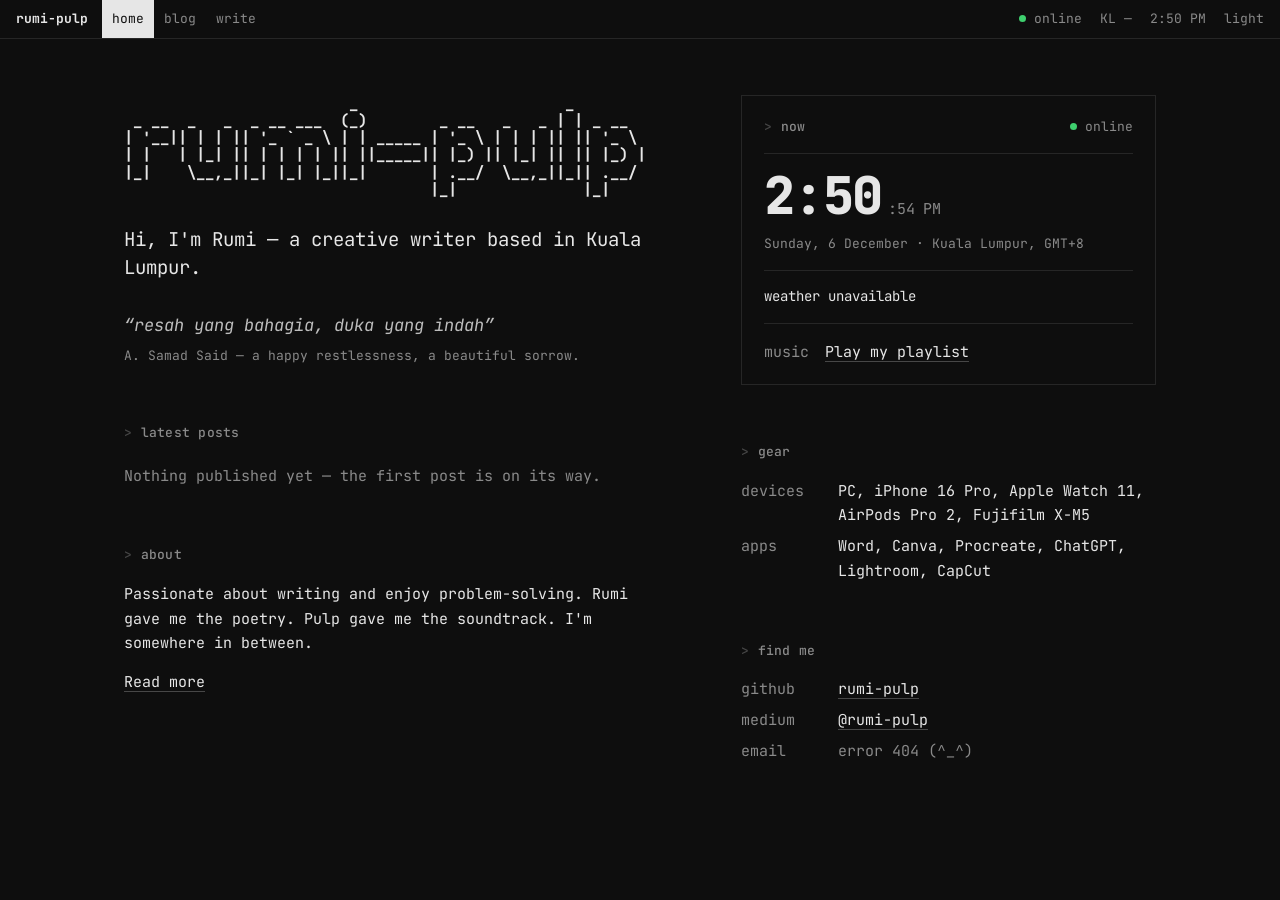
==== commit 33932978: "Redesign as a multi-page terminal-style blog with an owner-only editor Replaces the single-page bent" ====
--- a/index.html
+++ b/index.html
@@ -1,1625 +1,124 @@
 <!doctype html>
-<html lang="en" class="dark">
-  <head>
-    <meta charset="UTF-8" />
-    <meta name="viewport" content="width=device-width, initial-scale=1.0" />
-    <title>rumi-pulp blog</title>
-    <meta
-      name="description"
-      content="rumi-pulp — blog by Aiman, a creative writer based in Kuala Lumpur."
-    />
-    <script src="https://cdn.tailwindcss.com"></script>
-    <script>
-      tailwind.config = {
-        darkMode: "class",
-        theme: {
-          extend: {
-            colors: {
-              ui: {
-                bg: "rgb(var(--ui-bg) / <alpha-value>)",
-                card: "rgb(var(--ui-card) / <alpha-value>)",
-                surface: "rgb(var(--ui-surface) / <alpha-value>)",
-                border: "rgb(var(--ui-border) / <alpha-value>)",
-                "border-alt": "rgb(var(--ui-border-alt) / <alpha-value>)",
-                muted: "rgb(var(--ui-muted) / <alpha-value>)",
-                secondary: "rgb(var(--ui-secondary) / <alpha-value>)",
-                primary: "rgb(var(--ui-primary) / <alpha-value>)",
-                heading: "rgb(var(--ui-heading) / <alpha-value>)",
-              },
-            },
-            borderRadius: {
-              ui: "32px",
-              "ui-xs": "16px",
-            },
-          },
-        },
-      };
-    </script>
-    <style>
-      :root {
-        --ui-bg: 244 245 246;
-        --ui-card: 255 255 255;
-        --ui-surface: 238 240 241;
-        --ui-border: 216 219 222;
-        --ui-border-alt: 217 219 222;
-        --ui-muted: 138 148 158;
-        --ui-secondary: 107 118 128;
-        --ui-primary: 31 31 31;
-        --ui-heading: 31 31 31;
-      }
-      .dark {
-        --ui-bg: 9 9 9;
-        --ui-card: 20 20 20;
-        --ui-surface: 36 36 36;
-        --ui-border: 36 36 36;
-        --ui-border-alt: 51 51 51;
-        --ui-muted: 102 102 102;
-        --ui-secondary: 172 172 172;
-        --ui-primary: 204 204 204;
-        --ui-heading: 255 255 255;
-      }
-      * {
-        box-sizing: border-box;
-      }
-      html,
-      body {
-        height: 100%;
-      }
-      body {
-        font-family: -apple-system, BlinkMacSystemFont, "SF Pro Display",
-          "SF Pro Text", "Helvetica Neue", sans-serif;
-      }
+<html lang="en" data-theme="dark">
+<head>
+<meta charset="utf-8" />
+<meta name="viewport" content="width=device-width, initial-scale=1" />
+<title>rumi-pulp</title>
+<meta name="description" content="rumi-pulp — blog by Rumi, a creative writer based in Kuala Lumpur." />
+<script>try{var t=localStorage.getItem("rp:theme");document.documentElement.setAttribute("data-theme",t==="light"?"light":"dark")}catch(e){}</script>
+<script>try{if(!matchMedia("(prefers-reduced-motion: reduce)").matches&&!sessionStorage.getItem("rp:booted")){sessionStorage.setItem("rp:booted","1");document.documentElement.classList.add("booting");setTimeout(function(){document.documentElement.classList.remove("booting")},4000)}}catch(e){}</script>
+<link rel="preconnect" href="https://fonts.googleapis.com" />
+<link rel="preconnect" href="https://fonts.gstatic.com" crossorigin />
+<link href="https://fonts.googleapis.com/css2?family=JetBrains+Mono:ital,wght@0,400;0,500;0,700;0,800;1,400&display=swap" rel="stylesheet" />
+<link rel="stylesheet" href="styles.css" />
+</head>
+<body data-page="home">
+  <header class="bar">
+    <div class="bar-in">
+      <div class="bar-l">
+        <a class="brand" href="index.html">rumi-pulp</a>
+        <nav class="nav" aria-label="Main">
+          <a href="index.html" data-nav="home">home</a>
+          <a href="blog.html" data-nav="blog">blog</a>
+          <a href="write.html" data-nav="write" id="nav-write" hidden>write</a>
+        </nav>
+      </div>
+      <div class="bar-r">
+        <span class="bar-st"><span class="live-dot" aria-hidden="true"></span><span class="bar-w">online</span></span>
+        <span id="bar-wx">KL …</span>
+        <span id="bar-time">--:-- --</span>
+        <button type="button" id="theme-btn" aria-label="Switch to light mode"></button>
+      </div>
+    </div>
+  </header>
 
-      .bg-pattern {
-        position: absolute;
-        inset: 0;
-        background-image: url("https://framerusercontent.com/images/rR6HYXBrMmX4cRpXfXUOvpvpB0.png");
-        background-size: 64px;
-        background-repeat: repeat;
-        opacity: 0.08;
-        pointer-events: none;
-        z-index: 0;
-      }
+  <main>
+    <section class="home" aria-labelledby="home-h">
+      <div>
+        <h1 class="sr-only" id="home-h">rumi-pulp — Rumi, creative writer</h1>
+        <pre class="banner boot" aria-hidden="true">                         _                       _
+ _ __  _   _  _ __ ___  (_)        _ __   _   _ | | _ __
+| '__|| | | || '_ ` _ \ | | _____ | '_ \ | | | || || '_ \
+| |   | |_| || | | | | || ||_____|| |_) || |_| || || |_) |
+|_|    \__,_||_| |_| |_||_|       | .__/  \__,_||_|| .__/
+                                  |_|              |_|</pre>
+        <p class="tagline boot">Hi, I'm Rumi — a creative writer based in Kuala Lumpur.</p>
+        <figure class="quote boot">
+          <q lang="ms">resah yang bahagia, duka yang indah</q>
+          <figcaption>A. Samad Said — a happy restlessness, a beautiful sorrow.</figcaption>
+        </figure>
 
-      .border-deco {
-        position: absolute;
-        inset: 16px;
-        border: 2px solid rgb(var(--ui-border));
-        border-radius: 40px;
-        pointer-events: none;
-        z-index: 1;
-      }
+        <div class="sec-block boot">
+          <h2 class="sec">latest posts</h2>
+          <ul class="posts" id="home-latest" aria-live="polite"><li class="empty">Loading posts…</li></ul>
+          <a class="more" id="home-more" href="blog.html" hidden>See all posts →</a>
+        </div>
 
-      @media (max-width: 809.98px) {
-        .border-deco {
-          inset: 8px;
-          border-radius: 32px;
-        }
-      }
-
-      .cursor-blink {
-        animation: blink 1s step-end infinite;
-      }
-      @keyframes blink {
-        50% {
-          opacity: 0;
-        }
-      }
-
-      .appear {
-        animation: fadeInUp 0.4s cubic-bezier(0.27, 0, 0.51, 1) forwards;
-      }
-      @keyframes fadeInUp {
-        from {
-          opacity: 0.001;
-          transform: translateY(20px);
-        }
-        to {
-          opacity: 1;
-          transform: translateY(0);
-        }
-      }
-
-      .social-btn {
-        transition:
-          transform 0.2s ease,
-          color 0.2s ease,
-          border-color 0.2s ease,
-          opacity 0.2s ease;
-      }
-      .social-btn:not(:disabled):hover {
-        transform: translateY(-2px);
-      }
-
-      .tech-icon {
-        transition: border-color 0.2s ease;
-      }
-      .tech-icon:hover {
-        border-color: rgb(var(--ui-secondary));
-      }
-
-      /* Infinite logo marquee (Stack I use) */
-      .marquee {
-        --gap: 16px;
-        display: flex;
-        overflow: hidden;
-        user-select: none;
-        gap: var(--gap);
-        -webkit-mask-image: linear-gradient(
-          90deg,
-          transparent,
-          #000 12%,
-          #000 88%,
-          transparent
-        );
-        mask-image: linear-gradient(
-          90deg,
-          transparent,
-          #000 12%,
-          #000 88%,
-          transparent
-        );
-      }
-      .marquee__content {
-        flex-shrink: 0;
-        display: flex;
-        align-items: center;
-        justify-content: space-around;
-        min-width: 100%;
-        gap: var(--gap);
-        margin: 0;
-        padding: 0;
-        list-style: none;
-        animation: marquee-scroll 35s linear infinite;
-      }
-      .marquee:hover .marquee__content {
-        animation-play-state: paused;
-      }
-      @keyframes marquee-scroll {
-        from {
-          transform: translateX(0);
-        }
-        to {
-          transform: translateX(calc(-100% - var(--gap)));
-        }
-      }
-      @media (prefers-reduced-motion: reduce) {
-        .marquee__content {
-          animation: none;
-        }
-        .marquee__content[aria-hidden="true"] {
-          display: none;
-        }
-      }
-
-      /* Domino clock (Now tile): flat dominoes, pips = digit */
-      .domino-clock {
-        display: flex;
-        align-items: center;
-        justify-content: center;
-        gap: 0.55em;
-        font-size: 10px;
-        line-height: 1;
-      }
-      .domino-clock .domino {
-        display: flex;
-        flex-direction: column;
-        padding: 0.6em;
-        background: rgb(var(--ui-surface));
-        border: 1px solid rgb(var(--ui-border));
-        border-radius: 12px;
-      }
-      .domino-clock .part {
-        display: grid;
-        grid-template-columns: repeat(3, 1fr);
-        gap: 0.55em;
-      }
-      .domino-clock .part-top {
-        padding-bottom: 0.55em;
-      }
-      .domino-clock .part-bottom {
-        padding-top: 0.55em;
-        border-top: 1px solid rgb(var(--ui-border));
-      }
-      .domino-clock .part span {
-        width: 1em;
-        height: 1em;
-        border-radius: 50%;
-        background: rgb(var(--ui-border));
-        transition: background 0.25s ease;
-      }
-      .domino-clock .part span.active {
-        background: rgb(var(--ui-heading));
-      }
-      .domino-clock .colon {
-        font-size: 2em;
-        font-weight: 600;
-        color: rgb(var(--ui-muted));
-      }
-      .domino-clock .ampm {
-        font-size: 1em;
-        font-weight: 600;
-        letter-spacing: 0.06em;
-        color: rgb(var(--ui-muted));
-      }
-      @media (prefers-reduced-motion: reduce) {
-        .domino-clock .part span {
-          transition: none;
-        }
-      }
-      @media (max-width: 809px) {
-        .domino-clock {
-          font-size: 8px;
-        }
-      }
-
-      .touch-btn {
-        transition:
-          background 0.2s ease,
-          transform 0.2s ease;
-      }
-      .touch-btn:hover {
-        background: rgb(var(--ui-border-alt));
-        transform: translateY(-1px);
-      }
-
-      /* Keyboard focus: the incumbent had no visible ring; add the documented one */
-      a:focus-visible,
-      button:focus-visible {
-        outline: 2px solid rgb(var(--ui-secondary));
-        outline-offset: 2px;
-      }
-
-      ::selection {
-        background: rgb(var(--ui-surface));
-        color: rgb(var(--ui-heading));
-      }
-
-      /* Curved SVG scrollbar (About modal): drawn inside the panel's border-radius */
-      .scroll-container {
-        --thumb-color: rgb(var(--ui-secondary));
-        --thumb-color-active: rgb(var(--ui-heading));
-        --thumb-width: 4;
-        --thumb-width-active: 6;
-        --track-color: transparent;
-        --track-color-active: rgb(var(--ui-border) / 0.6);
-        --track-width: 4;
-        --track-width-active: 6;
-        position: relative;
-        overflow: hidden;
-      }
-      .scroll-content {
-        max-height: 85vh;
-        overflow-y: auto;
-        scrollbar-width: none;
-        -ms-overflow-style: none;
-      }
-      .scroll-content::-webkit-scrollbar {
-        display: none;
-      }
-      .scrollbar-svg {
-        position: absolute;
-        inset: 0;
-        width: 100%;
-        height: 100%;
-        pointer-events: none;
-      }
-      .scrollbar-svg:has(:active) {
-        --thumb-width: var(--thumb-width-active);
-        --track-width: var(--track-width-active);
-        --track-color: var(--track-color-active);
-      }
-      .scrollbar-track {
-        fill: none;
-        stroke: var(--track-color);
-        stroke-width: var(--track-width);
-        stroke-linecap: round;
-        transition:
-          stroke-width 150ms ease-in-out,
-          stroke 150ms ease-in-out;
-      }
-      .scrollbar-thumb {
-        fill: none;
-        stroke: var(--thumb-color);
-        stroke-width: var(--thumb-width);
-        stroke-linecap: round;
-        pointer-events: auto;
-        cursor: grab;
-        transition:
-          stroke-width 150ms ease-in-out,
-          stroke 150ms ease-in-out;
-      }
-      .scrollbar-thumb:active {
-        stroke: var(--thumb-color-active);
-        cursor: grabbing;
-      }
-      /* Stack icons: black in light mode, gray in dark mode */
-      .stack-bw {
-        filter: brightness(0);
-      }
-      .dark .stack-bw {
-        filter: brightness(0) invert(0.7);
-      }
-    </style>
-  </head>
-  <body class="bg-ui-bg text-ui-primary">
-    <div class="relative min-h-screen">
-      <!-- Background Pattern -->
-      <div class="bg-pattern"></div>
-      <!-- Border Decoration -->
-      <div class="border-deco hidden lg:block"></div>
-
-      <!-- ================= Bento grid ================= -->
-      <main
-        class="appear relative z-10 max-w-[1440px] mx-auto w-full p-8 min-h-[860px] max-[1199px]:min-h-0 max-[809px]:px-5 max-[809px]:py-5"
-      >
-        <div
-          class="grid grid-cols-1 min-[810px]:grid-cols-2 xl:grid-cols-6 gap-4 max-[809px]:gap-3 xl:auto-rows-[minmax(150px,1fr)]"
-        >
-          <!-- Hero tile: the writing + the person (dominant) -->
-          <section
-            aria-labelledby="hero-title"
-            class="flex flex-col gap-6 bg-ui-card border border-ui-border rounded-ui p-8 max-[809px]:p-6 min-h-0 min-w-0 min-[810px]:col-span-2 xl:col-span-4 xl:row-span-2"
-          >
-            <div
-              class="flex flex-col min-[810px]:flex-row gap-6 min-[810px]:gap-8 flex-1 min-h-0"
-            >
-              <!-- The person -->
-              <div
-                class="flex-shrink-0 flex items-center justify-center min-[810px]:justify-start"
-              >
-                <img
-                  src="assets/rumi.webp"
-                  alt="Portrait of Aiman, a creative writer based in Kuala Lumpur"
-                  class="object-contain w-full max-w-[280px] min-[810px]:w-[200px] lg:w-[248px]"
-                />
-              </div>
-
-              <!-- The writing -->
-              <div class="flex flex-col gap-5 flex-1 min-w-0 justify-center">
-                <h1
-                  id="hero-title"
-                  class="text-[32px] min-[810px]:text-[34px] font-medium tracking-[-0.4px] leading-[1.2] text-ui-heading"
-                >
-                  Hi, I'm Aiman <span class="cursor-blink">_</span>
-                </h1>
-
-                <p
-                  class="text-[18px] min-[810px]:text-[22px] font-normal tracking-[-0.4px] leading-[1.4] text-ui-primary max-w-[44ch]"
-                >
-                  Creative Writer, based in Kuala Lumpur.
-                </p>
-
-                <figure class="border-l border-ui-border pl-4 max-w-[52ch]">
-                  <blockquote
-                    class="text-[18px] min-[810px]:text-[22px] font-normal leading-[1.5] text-ui-secondary"
-                  >
-                    "resah yang bahagia, duka yang indah"
-                  </blockquote>
-                  <figcaption
-                    class="mt-2 text-[13px] leading-[1.5] text-ui-muted"
-                  >
-                    A. Samad Said — a happy restlessness, a beautiful sorrow.
-                    The line I keep coming back to.
-                  </figcaption>
-                </figure>
-              </div>
-            </div>
-          </section>
-
-          <!-- About tile: teaser + pop-out trigger -->
-          <article
-            class="flex flex-col gap-3 justify-between min-h-[150px] bg-ui-card border border-ui-border rounded-ui p-5 min-w-0 xl:col-span-2"
-          >
-            <span
-              class="text-[13px] font-semibold tracking-[0.06em] uppercase text-ui-muted"
-              >About</span
-            >
-            <p class="text-[16px] font-normal leading-[1.5] text-ui-primary">
-              Passionate about writing and enjoy problem-solving.
-            </p>
-            <button
-              type="button"
-              onclick="openAbout()"
-              class="touch-btn self-start inline-flex items-center gap-2.5 px-5 py-2.5 rounded-ui-xs bg-ui-surface text-[14px] font-medium text-ui-primary cursor-pointer"
-            >
-              Read about
-            </button>
-          </article>
-
-          <!-- Now: status, weather, domino clock -->
-          <article
-            class="flex flex-col gap-3 justify-start min-h-[150px] bg-ui-card border border-ui-border rounded-ui p-5 min-w-0 xl:col-span-2"
-          >
-            <div class="flex items-start justify-between gap-3">
-              <span
-                class="text-[13px] font-semibold tracking-[0.06em] uppercase text-ui-muted"
-                >Now</span
-              >
-              <button
-                type="button"
-                onclick="toggleTheme()"
-                aria-label="Toggle color theme"
-                class="flex-none w-9 h-9 rounded-ui-xs bg-ui-surface text-ui-primary flex items-center justify-center hover:bg-ui-border-alt transition-colors cursor-pointer"
-              >
-                <svg
-                  id="icon-moon"
-                  width="16"
-                  height="16"
-                  viewBox="0 0 24 24"
-                  fill="currentColor"
-                  aria-hidden="true"
-                >
-                  <path d="M21 12.79A9 9 0 1 1 11.21 3 7 7 0 0 0 21 12.79z" />
-                </svg>
-                <svg
-                  id="icon-sun"
-                  class="hidden"
-                  width="16"
-                  height="16"
-                  viewBox="0 0 24 24"
-                  fill="none"
-                  stroke="currentColor"
-                  stroke-width="2"
-                  stroke-linecap="round"
-                  aria-hidden="true"
-                >
-                  <circle cx="12" cy="12" r="4" />
-                  <path
-                    d="M12 2v2m0 16v2M4.93 4.93l1.41 1.41m11.32 11.32 1.41 1.41M2 12h2m16 0h2M4.93 19.07l1.41-1.41m11.32-11.32 1.41-1.41"
-                  />
-                </svg>
-              </button>
-            </div>
-            <div class="flex items-center justify-between gap-3">
-              <span class="flex items-center gap-2">
-                <span class="relative flex w-2.5 h-2.5">
-                  <span
-                    class="animate-ping absolute inline-flex h-full w-full rounded-full bg-emerald-400 opacity-75"
-                  ></span>
-                  <span
-                    class="relative inline-flex rounded-full w-2.5 h-2.5 bg-emerald-500"
-                  ></span>
-                </span>
-                <span class="text-[13px] text-ui-primary">Online</span>
-              </span>
-              <a
-                href="https://www.accuweather.com/en/my/kuala-lumpur/233776/weather-forecast/233776"
-                target="_blank"
-                rel="noopener"
-                class="flex flex-wrap items-baseline justify-end gap-x-2 gap-y-0.5 group"
-              >
-                <span
-                  id="weather-temp"
-                  aria-live="polite"
-                  class="text-[22px] font-semibold text-ui-heading group-hover:text-ui-secondary transition-colors"
-                  >Loading…</span
-                >
-                <span id="weather-sub" class="text-[13px] text-ui-muted"
-                  >Kuala Lumpur</span
-                >
-              </a>
-            </div>
-            <div
-              class="mt-auto border-t border-ui-border pt-3 flex flex-col items-center gap-2"
-            >
-              <div class="domino-clock" aria-hidden="true">
-                <div class="domino">
-                  <div class="part part-top"></div>
-                  <div class="part part-bottom"></div>
-                </div>
-                <div class="colon">:</div>
-                <div class="domino">
-                  <div class="part part-top"></div>
-                  <div class="part part-bottom"></div>
-                </div>
-                <div class="domino">
-                  <div class="part part-top"></div>
-                  <div class="part part-bottom"></div>
-                </div>
-                <div class="colon">:</div>
-                <div class="domino">
-                  <div class="part part-top"></div>
-                  <div class="part part-bottom"></div>
-                </div>
-                <div class="domino">
-                  <div class="part part-top"></div>
-                  <div class="part part-bottom"></div>
-                </div>
-                <div class="ampm">AM</div>
-              </div>
-              <time
-                id="domino-clock-time"
-                class="text-[12px] tracking-[0.06em] text-ui-muted tabular-nums"
-                >0:00:00 AM</time
-              >
-            </div>
-          </article>
-
-          <!-- Now playing (real Spotify embed in a flat player frame) -->
-          <article
-            class="flex flex-col gap-3 justify-start min-h-[150px] bg-ui-card border border-ui-border rounded-ui p-5 min-w-0 xl:col-span-2"
-          >
-            <div class="flex items-center justify-between gap-2">
-              <span
-                class="text-[13px] font-semibold tracking-[0.06em] uppercase text-ui-muted"
-                >Now playing</span
-              >
-              <a
-                href="https://open.spotify.com/playlist/38u7cDibJ7b9sVd3iIWgdu"
-                target="_blank"
-                rel="noopener"
-                class="text-[12px] text-ui-muted hover:text-ui-heading transition-colors"
-                >Open on Spotify</a
-              >
-            </div>
-            <div
-              class="flex-1 flex rounded-ui-xs bg-ui-surface border border-ui-border p-2"
-            >
-              <iframe
-                id="spotify-embed"
-                title="Spotify playlist"
-                data-src="https://open.spotify.com/embed/playlist/38u7cDibJ7b9sVd3iIWgdu?utm_source=generator&si=cd14842eaf5941ae"
-                src="https://open.spotify.com/embed/playlist/38u7cDibJ7b9sVd3iIWgdu?utm_source=generator&si=cd14842eaf5941ae&theme=0"
-                class="block w-full flex-1 min-h-[152px] rounded-ui-xs border-0"
-                allow="
-                  autoplay;
-                  clipboard-write;
-                  encrypted-media;
-                  fullscreen;
-                  picture-in-picture;
-                "
-                loading="lazy"
-              ></iframe>
-            </div>
-          </article>
-
-          <!-- Selected work (honest empty state) -->
-          <article
-            class="flex flex-col gap-3 justify-start min-h-[150px] bg-ui-card border border-ui-border rounded-ui p-5 min-w-0 min-[810px]:col-span-2 xl:col-span-4"
-          >
-            <span
-              class="text-[13px] font-semibold tracking-[0.06em] uppercase text-ui-muted"
-              >Selected work</span
-            >
-            <div
-              class="flex-1 flex flex-col items-center justify-center text-center gap-3 py-2"
-            >
-              <span
-                class="flex w-11 h-11 items-center justify-center rounded-ui-xs bg-ui-surface border border-ui-border text-ui-muted"
-                aria-hidden="true"
-              >
-                <svg
-                  width="20"
-                  height="20"
-                  viewBox="0 0 24 24"
-                  fill="none"
-                  stroke="currentColor"
-                  stroke-width="2"
-                  stroke-linecap="round"
-                  stroke-linejoin="round"
-                >
-                  <path d="M12 20h9" />
-                  <path d="M16.5 3.5a2.121 2.121 0 0 1 3 3L7 19l-4 1 1-4Z" />
-                </svg>
-              </span>
-              <div class="flex flex-col gap-1.5 items-center">
-                <span class="text-[16px] font-semibold text-ui-heading"
-                  >Nothing published yet</span
-                >
-                <span
-                  class="text-[13px] leading-[1.5] text-ui-muted max-w-[44ch]"
-                  >Work and resources will land here. No placeholders dressed as
-                  pieces.</span
-                >
-              </div>
-            </div>
-          </article>
-
-          <!-- Hardware I use -->
-          <article
-            class="flex flex-col gap-3 justify-start min-h-[150px] bg-ui-card border border-ui-border rounded-ui p-5 min-w-0 xl:col-span-2"
-          >
-            <span
-              class="text-[13px] font-semibold tracking-[0.06em] uppercase text-ui-muted"
-              >Hardware</span
-            >
-            <div class="flex-1 flex items-center">
-              <div class="grid grid-cols-3 gap-3 w-full">
-                <div class="flex flex-col items-center gap-2">
-                  <span
-                    class="flex w-11 h-11 items-center justify-center rounded-ui-xs bg-ui-surface border border-ui-border text-ui-primary"
-                  >
-                    <svg
-                      width="20"
-                      height="20"
-                      viewBox="0 0 24 24"
-                      fill="none"
-                      stroke="currentColor"
-                      stroke-width="2"
-                      stroke-linecap="round"
-                      stroke-linejoin="round"
-                      aria-hidden="true"
-                    >
-                      <rect x="2" y="3" width="20" height="14" rx="2" ry="2" />
-                      <path d="M8 21h8" />
-                      <path d="M12 17v4" />
-                    </svg>
-                  </span>
-                  <span
-                    class="text-[12px] leading-tight text-center text-ui-muted"
-                    >PC</span
-                  >
-                </div>
-                <div class="flex flex-col items-center gap-2">
-                  <span
-                    class="flex w-11 h-11 items-center justify-center rounded-ui-xs bg-ui-surface border border-ui-border text-ui-primary"
-                  >
-                    <svg
-                      width="20"
-                      height="20"
-                      viewBox="0 0 24 24"
-                      fill="none"
-                      stroke="currentColor"
-                      stroke-width="2"
-                      stroke-linecap="round"
-                      stroke-linejoin="round"
-                      aria-hidden="true"
-                    >
-                      <rect x="5" y="2" width="14" height="20" rx="2" ry="2" />
-                      <path d="M12 18h.01" />
-                    </svg>
-                  </span>
-                  <span
-                    class="text-[12px] leading-tight text-center text-ui-muted"
-                    >iPhone 16 Pro</span
-                  >
-                </div>
-                <div class="flex flex-col items-center gap-2">
-                  <span
-                    class="flex w-11 h-11 items-center justify-center rounded-ui-xs bg-ui-surface border border-ui-border text-ui-primary"
-                  >
-                    <svg
-                      width="20"
-                      height="20"
-                      viewBox="0 0 24 24"
-                      fill="none"
-                      stroke="currentColor"
-                      stroke-width="2"
-                      stroke-linecap="round"
-                      stroke-linejoin="round"
-                      aria-hidden="true"
-                    >
-                      <circle cx="12" cy="12" r="6" />
-                      <path
-                        d="m16.13 7.66-.81-4.05a2 2 0 0 0-1.97-1.61h-2.7a2 2 0 0 0-1.97 1.61l-.81 4.05"
-                      />
-                      <path
-                        d="m7.88 16.36.8 4a2 2 0 0 0 1.98 1.64h2.67a2 2 0 0 0 1.98-1.64l.81-4.05"
-                      />
-                    </svg>
-                  </span>
-                  <span
-                    class="text-[12px] leading-tight text-center text-ui-muted"
-                    >Apple Watch 11</span
-                  >
-                </div>
-                <div class="flex flex-col items-center gap-2">
-                  <span
-                    class="flex w-11 h-11 items-center justify-center rounded-ui-xs bg-ui-surface border border-ui-border text-ui-primary"
-                  >
-                    <svg
-                      width="20"
-                      height="20"
-                      viewBox="0 0 24 24"
-                      fill="none"
-                      stroke="currentColor"
-                      stroke-width="2"
-                      stroke-linecap="round"
-                      stroke-linejoin="round"
-                      aria-hidden="true"
-                    >
-                      <path
-                        d="M3 14h3a2 2 0 0 1 2 2v3a2 2 0 0 1-2 2H5a2 2 0 0 1-2-2v-7a9 9 0 0 1 18 0v7a2 2 0 0 1-2 2h-1a2 2 0 0 1-2-2v-3a2 2 0 0 1 2-2h3"
-                      />
-                    </svg>
-                  </span>
-                  <span
-                    class="text-[12px] leading-tight text-center text-ui-muted"
-                    >AirPods Pro 2</span
-                  >
-                </div>
-                <div class="flex flex-col items-center gap-2">
-                  <span
-                    class="flex w-11 h-11 items-center justify-center rounded-ui-xs bg-ui-surface border border-ui-border text-ui-primary"
-                  >
-                    <svg
-                      width="20"
-                      height="20"
-                      viewBox="0 0 24 24"
-                      fill="none"
-                      stroke="currentColor"
-                      stroke-width="2"
-                      stroke-linecap="round"
-                      stroke-linejoin="round"
-                      aria-hidden="true"
-                    >
-                      <path
-                        d="M14.5 4h-5L7 7H4a2 2 0 0 0-2 2v9a2 2 0 0 0 2 2h16a2 2 0 0 0 2-2V9a2 2 0 0 0-2-2h-3l-2.5-3z"
-                      />
-                      <circle cx="12" cy="13" r="3" />
-                    </svg>
-                  </span>
-                  <span
-                    class="text-[12px] leading-tight text-center text-ui-muted"
-                    >Fujifilm X-M5</span
-                  >
-                </div>
-              </div>
-            </div>
-          </article>
-
-          <!-- Stack I use -->
-          <article
-            class="flex flex-col gap-3 justify-start min-h-[150px] bg-ui-card border border-ui-border rounded-ui p-5 min-w-0 xl:col-span-2"
-          >
-            <span
-              class="text-[13px] font-semibold tracking-[0.06em] uppercase text-ui-muted"
-              >Stack</span
-            >
-            <div class="flex-1 flex items-center">
-              <div class="marquee" role="group" aria-label="Tools Aiman uses">
-                <ul class="marquee__content">
-                  <li>
-                    <span
-                      class="tech-icon w-11 h-11 rounded-ui-xs border-2 border-ui-border-alt bg-ui-surface flex items-center justify-center overflow-hidden"
-                    >
-                      <img
-                        src="assets/microsoftword.svg"
-                        alt="Word"
-                        class="w-[60%] h-[60%] object-contain stack-bw"
-                      />
-                    </span>
-                  </li>
-                  <li>
-                    <span
-                      class="tech-icon w-11 h-11 rounded-ui-xs border-2 border-ui-border-alt bg-ui-surface flex items-center justify-center overflow-hidden"
-                    >
-                      <img
-                        src="assets/canva.svg"
-                        alt="Canva"
-                        class="w-[60%] h-[60%] object-contain stack-bw"
-                      />
-                    </span>
-                  </li>
-                  <li>
-                    <span
-                      class="tech-icon w-11 h-11 rounded-ui-xs border-2 border-ui-border-alt bg-ui-surface flex items-center justify-center overflow-hidden"
-                    >
-                      <img
-                        src="assets/procreate.png"
-                        alt="Procreate"
-                        class="w-[60%] h-[60%] object-contain"
-                      />
-                    </span>
-                  </li>
-                  <li>
-                    <span
-                      class="tech-icon w-11 h-11 rounded-ui-xs border-2 border-ui-border-alt bg-ui-surface flex items-center justify-center overflow-hidden"
-                    >
-                      <img
-                        src="assets/openai.svg"
-                        alt="ChatGPT"
-                        class="w-[60%] h-[60%] object-contain stack-bw"
-                      />
-                    </span>
-                  </li>
-                  <li>
-                    <span
-                      class="tech-icon w-11 h-11 rounded-ui-xs border-2 border-ui-border-alt bg-ui-surface flex items-center justify-center overflow-hidden"
-                    >
-                      <img
-                        src="assets/adobelightroom.svg"
-                        alt="Lightroom"
-                        class="w-[60%] h-[60%] object-contain stack-bw"
-                      />
-                    </span>
-                  </li>
-                  <li>
-                    <span
-                      class="tech-icon w-11 h-11 rounded-ui-xs border-2 border-ui-border-alt bg-ui-surface flex items-center justify-center overflow-hidden"
-                    >
-                      <img
-                        src="assets/capcut-icon.svg"
-                        alt="CapCut"
-                        class="w-[60%] h-[60%] object-contain"
-                      />
-                    </span>
-                  </li>
-                </ul>
-                <ul class="marquee__content" aria-hidden="true">
-                  <li>
-                    <span
-                      class="tech-icon w-11 h-11 rounded-ui-xs border-2 border-ui-border-alt bg-ui-surface flex items-center justify-center overflow-hidden"
-                    >
-                      <img
-                        src="assets/microsoftword.svg"
-                        alt=""
-                        class="w-[60%] h-[60%] object-contain stack-bw"
-                      />
-                    </span>
-                  </li>
-                  <li>
-                    <span
-                      class="tech-icon w-11 h-11 rounded-ui-xs border-2 border-ui-border-alt bg-ui-surface flex items-center justify-center overflow-hidden"
-                    >
-                      <img
-                        src="assets/canva.svg"
-                        alt=""
-                        class="w-[60%] h-[60%] object-contain stack-bw"
-                      />
-                    </span>
-                  </li>
-                  <li>
-                    <span
-                      class="tech-icon w-11 h-11 rounded-ui-xs border-2 border-ui-border-alt bg-ui-surface flex items-center justify-center overflow-hidden"
-                    >
-                      <img
-                        src="assets/procreate.png"
-                        alt=""
-                        class="w-[60%] h-[60%] object-contain"
-                      />
-                    </span>
-                  </li>
-                  <li>
-                    <span
-                      class="tech-icon w-11 h-11 rounded-ui-xs border-2 border-ui-border-alt bg-ui-surface flex items-center justify-center overflow-hidden"
-                    >
-                      <img
-                        src="assets/openai.svg"
-                        alt=""
-                        class="w-[60%] h-[60%] object-contain stack-bw"
-                      />
-                    </span>
-                  </li>
-                  <li>
-                    <span
-                      class="tech-icon w-11 h-11 rounded-ui-xs border-2 border-ui-border-alt bg-ui-surface flex items-center justify-center overflow-hidden"
-                    >
-                      <img
-                        src="assets/adobelightroom.svg"
-                        alt=""
-                        class="w-[60%] h-[60%] object-contain stack-bw"
-                      />
-                    </span>
-                  </li>
-                  <li>
-                    <span
-                      class="tech-icon w-11 h-11 rounded-ui-xs border-2 border-ui-border-alt bg-ui-surface flex items-center justify-center overflow-hidden"
-                    >
-                      <img
-                        src="assets/capcut-icon.svg"
-                        alt=""
-                        class="w-[60%] h-[60%] object-contain"
-                      />
-                    </span>
-                  </li>
-                </ul>
-              </div>
-            </div>
-          </article>
-
-          <!-- Contact + socials (placeholder-honest) -->
-          <article
-            class="flex flex-col gap-3 justify-between min-h-[150px] bg-ui-card border border-ui-border rounded-ui p-5 min-w-0 min-[810px]:col-span-2 xl:col-span-2"
-          >
-            <div class="flex flex-col gap-1.5">
-              <span
-                class="text-[13px] font-semibold tracking-[0.06em] uppercase text-ui-muted"
-                >Contact</span
-              >
-              <span class="text-[16px] font-semibold text-ui-heading"
-                >Have a project in mind?</span
-              >
-              <span class="text-[13px] leading-[1.5] text-ui-muted"
-                >Email below is a placeholder — the owner swaps it for the real
-                address.</span
-              >
-            </div>
-
-            <div class="flex flex-col gap-3">
-              <button
-                type="button"
-                onclick="copyEmail()"
-                id="copy-email-btn"
-                class="touch-btn self-start px-7 py-3 rounded-ui-xs bg-ui-surface text-[16px] font-medium text-ui-primary cursor-pointer"
-              >
-                Copy placeholder email
-              </button>
-
-              <p
-                id="copy-email-status"
-                role="status"
-                aria-live="polite"
-                class="text-[12px] leading-[1.5] text-ui-muted min-h-[16px]"
-              ></p>
-
-              <div class="flex flex-wrap gap-2">
-                <a
-                  href="https://github.com/rumi-pulp/"
-                  target="_blank"
-                  rel="noopener"
-                  aria-label="GitHub profile"
-                  class="social-btn w-9 h-9 rounded-ui-xs bg-ui-surface border border-ui-border flex items-center justify-center text-ui-secondary hover:text-ui-heading hover:border-ui-border-alt"
-                >
-                  <img
-                    src="assets/github.svg"
-                    alt=""
-                    aria-hidden="true"
-                    class="w-[16px] h-[16px] object-contain dark:invert"
-                  />
-                </a>
-                <a
-                  href="https://medium.com/@rumi-pulp"
-                  target="_blank"
-                  rel="noopener"
-                  aria-label="Medium profile"
-                  class="social-btn w-9 h-9 rounded-ui-xs bg-ui-surface border border-ui-border flex items-center justify-center text-ui-secondary hover:text-ui-heading hover:border-ui-border-alt"
-                >
-                  <svg
-                    width="16"
-                    height="16"
-                    viewBox="0 0 24 24"
-                    fill="currentColor"
-                    aria-hidden="true"
-                  >
-                    <path
-                      d="M21.976 6.836a3.6 3.6 0 0 0-.36-1.13 3.1 3.1 0 0 1-.94-1.35 2.17 2.17 0 0 0-2.05-1.24c-.7.03-1.35.3-1.86.76a3.5 3.5 0 0 1-1.3.73 3.2 3.2 0 0 0-1.33 1.2 3.3 3.3 0 0 0-1.34-1.2 3.5 3.5 0 0 1-1.3-.73 2.9 2.9 0 0 0-3.91.48 3.1 3.1 0 0 1-.94 1.35 3.6 3.6 0 0 0-.36 1.13c-.5 2.28-.36 4.66.4 6.86.2.55.58 1.02 1.08 1.32.5.3 1.08.42 1.66.35a2.6 2.6 0 0 0 1.56-.9c.4-.45.68-1 .83-1.58.34-1.35.9-2.9 2.28-2.9s1.94 1.55 2.28 2.9c.15.58.43 1.13.83 1.58.4.45.94.77 1.56.9.58.07 1.16-.05 1.66-.35.5-.3.88-.77 1.08-1.32a12.46 12.46 0 0 0 .4-6.86z"
-                    />
-                  </svg>
-                </a>
-                <button
-                  type="button"
-                  onclick="openNotFound('X')"
-                  aria-label="X profile — not linked"
-                  class="social-btn w-9 h-9 rounded-ui-xs bg-ui-surface border border-ui-border flex items-center justify-center text-ui-muted hover:text-ui-heading"
-                >
-                  <svg
-                    width="16"
-                    height="16"
-                    viewBox="0 0 24 24"
-                    fill="currentColor"
-                    aria-hidden="true"
-                  >
-                    <path
-                      d="M18.244 2.25h3.308l-7.227 8.26 8.502 11.24H16.17l-5.214-6.817L4.99 21.75H1.68l7.73-8.835L1.254 2.25H8.08l4.713 6.231zm-1.161 17.52h1.833L7.084 4.126H5.117z"
-                    />
-                  </svg>
-                </button>
-                <button
-                  type="button"
-                  onclick="openNotFound('Instagram')"
-                  aria-label="Instagram profile — not linked"
-                  class="social-btn w-9 h-9 rounded-ui-xs bg-ui-surface border border-ui-border flex items-center justify-center text-ui-muted hover:text-ui-heading"
-                >
-                  <svg
-                    width="16"
-                    height="16"
-                    viewBox="0 0 24 24"
-                    fill="currentColor"
-                    aria-hidden="true"
-                  >
-                    <path
-                      d="M12 2.163c3.204 0 3.584.012 4.85.07 3.252.148 4.771 1.691 4.919 4.919.058 1.265.069 1.645.069 4.849 0 3.205-.012 3.584-.069 4.849-.149 3.225-1.664 4.771-4.919 4.919-1.266.058-1.644.07-4.85.07-3.204 0-3.584-.012-4.849-.07-3.26-.149-4.771-1.699-4.919-4.92-.058-1.265-.07-1.644-.07-4.849 0-3.204.013-3.583.07-4.849.149-3.227 1.664-4.771 4.919-4.919 1.266-.057 1.645-.069 4.849-.069zM12 0C8.741 0 8.333.014 7.053.072 2.695.272.273 2.69.073 7.052.014 8.333 0 8.741 0 12c0 3.259.014 3.668.072 4.948.2 4.358 2.618 6.78 6.98 6.98C8.333 23.986 8.741 24 12 24c3.259 0 3.668-.014 4.948-.072 4.354-.2 6.782-2.618 6.979-6.98.059-1.28.073-1.689.073-4.948 0-3.259-.014-3.667-.072-4.947-.196-4.354-2.617-6.78-6.979-6.98C15.668.014 15.259 0 12 0zm0 5.838a6.162 6.162 0 100 12.324 6.162 6.162 0 000-12.324zM12 16a4 4 0 110-8 4 4 0 010 8zm6.406-11.845a1.44 1.44 0 100 2.881 1.44 1.44 0 000-2.881z"
-                    />
-                  </svg>
-                </button>
-                <button
-                  type="button"
-                  onclick="openNotFound('LinkedIn')"
-                  aria-label="LinkedIn profile — not linked"
-                  class="social-btn w-9 h-9 rounded-ui-xs bg-ui-surface border border-ui-border flex items-center justify-center text-ui-muted hover:text-ui-heading"
-                >
-                  <svg
-                    width="16"
-                    height="16"
-                    viewBox="0 0 24 24"
-                    fill="currentColor"
-                    aria-hidden="true"
-                  >
-                    <path
-                      d="M20.447 20.452h-3.554v-5.569c0-1.328-.027-3.037-1.852-3.037-1.853 0-2.136 1.445-2.136 2.939v5.667H9.351V9h3.414v1.561h.046c.477-.9 1.637-1.85 3.37-1.85 3.601 0 4.267 2.37 4.267 5.455v6.286zM5.337 7.433c-1.144 0-2.063-.926-2.063-2.065 0-1.138.92-2.063 2.063-2.063 1.14 0 2.064.925 2.064 2.063 0 1.139-.925 2.065-2.064 2.065zm1.782 13.019H3.555V9h3.564v11.452zM22.225 0H1.771C.792 0 0 .774 0 1.729v20.542C0 23.227.792 24 1.771 24h20.451C23.2 24 24 23.227 24 22.271V1.729C24 .774 23.2 0 22.222 0h.003z"
-                    />
-                  </svg>
-                </button>
-              </div>
-            </div>
-          </article>
-        </div>
-      </main>
-
-      <!-- About pop-out -->
-      <div
-        id="about-modal"
-        role="dialog"
-        aria-modal="true"
-        aria-labelledby="about-modal-title"
-        class="fixed inset-0 z-[100] hidden items-center justify-center p-4 sm:p-6"
-      >
-        <div
-          class="absolute inset-0 bg-black/60 backdrop-blur-sm"
-          onclick="closeAbout()"
-        ></div>
-        <div
-          class="scroll-container relative bg-ui-card border border-ui-border rounded-ui w-full max-w-[720px] max-h-[85vh] overflow-hidden"
-          data-scrollbar
-        >
-          <div class="scroll-content p-8 flex flex-col gap-8">
-            <div class="flex items-start justify-between gap-4">
-              <h2
-                id="about-modal-title"
-                class="text-[24px] font-medium tracking-[-0.4px] leading-[1.3] text-ui-heading"
-              >
-                About
-              </h2>
-              <button
-                type="button"
-                onclick="closeAbout()"
-                aria-label="Close"
-                class="flex-none w-9 h-9 rounded-ui-xs bg-ui-surface text-ui-secondary flex items-center justify-center hover:text-ui-heading transition-colors cursor-pointer"
-              >
-                <svg
-                  width="14"
-                  height="14"
-                  viewBox="0 0 24 24"
-                  fill="none"
-                  stroke="currentColor"
-                  stroke-width="2"
-                  stroke-linecap="round"
-                  aria-hidden="true"
-                >
-                  <path d="M18 6 6 18M6 6l12 12" />
-                </svg>
-              </button>
-            </div>
-
-            <div class="flex flex-col gap-3 max-w-[68ch]">
-              <p class="text-[16px] font-normal leading-[1.6] text-ui-primary">
-                My name is Aiman, and I write.
-              </p>
-              <p class="text-[16px] font-normal leading-[1.6] text-ui-primary">
-                I have always been drawn to Rumi, the poet. His Laila and Majnun
-                have stayed with me, especially the idea that love can make a
-                person lose himself only to discover something deeper.
-              </p>
-              <p class="text-[16px] font-normal leading-[1.6] text-ui-primary">
-                Then there is Pulp, a completely different kind of love. Their
-                songs speak of ordinary people, awkward desires, loneliness, and
-                the strange beauty hidden inside everyday life.
-              </p>
-              <p class="text-[16px] font-normal leading-[1.6] text-ui-primary">
-                Somewhere between Rumi's poetry and Pulp's modern melancholy, I
-                found my own little identity.
-              </p>
-              <p class="text-[16px] font-normal leading-[1.6] text-ui-primary">
-                So when people ask why I call myself Rumi-Pulp, the answer is
-                simple:
-              </p>
-              <p class="text-[16px] font-normal leading-[1.6] text-ui-primary">
-                Rumi gave me the poetry. Pulp gave me the soundtrack. I'm
-                somewhere in between.
-              </p>
-            </div>
-
-            <div class="flex flex-col gap-3 max-w-[68ch]">
-              <h3 class="text-[16px] font-semibold text-ui-heading">
-                What I do now
-              </h3>
-              <p class="text-[16px] font-normal leading-[1.6] text-ui-primary">
-                Today I'm a Creative Writer, turning ideas into words that build
-                brands and connect with people.
-              </p>
-            </div>
-
-            <div class="flex flex-col gap-3">
-              <h3 class="text-[16px] font-semibold text-ui-heading">
-                Experience
-              </h3>
-              <ul class="flex flex-col gap-3">
-                <li class="flex flex-col">
-                  <span class="text-[16px] font-semibold text-ui-heading"
-                    >Content Creator</span
-                  >
-                  <span class="text-[13px] text-ui-muted">Current</span>
-                </li>
-                <li class="flex flex-col">
-                  <span class="text-[16px] font-semibold text-ui-heading"
-                    >Content Writer at CendoolDurian</span
-                  >
-                  <span class="text-[13px] text-ui-muted">2022 - 2025</span>
-                </li>
-                <li class="flex flex-col">
-                  <span class="text-[16px] font-semibold text-ui-heading"
-                    >Content Writer Intern at Dulce Media</span
-                  >
-                  <span class="text-[13px] text-ui-muted">2021 - 2022</span>
-                </li>
-                <li class="flex flex-col">
-                  <span class="text-[16px] font-semibold text-ui-heading"
-                    >Videographer at Ikat Tepi TV</span
-                  >
-                  <span class="text-[13px] text-ui-muted">2020</span>
-                </li>
-              </ul>
-            </div>
-
-            <div class="flex flex-col gap-3">
-              <h3 class="text-[16px] font-semibold text-ui-heading">
-                What I do best
-              </h3>
-              <div class="grid grid-cols-2 gap-3 max-[809px]:grid-cols-1">
-                <div
-                  class="bg-ui-surface border border-ui-border rounded-ui p-5 flex flex-col gap-1.5"
-                >
-                  <span class="text-[16px] font-semibold text-ui-heading"
-                    >Creative Writing</span
-                  >
-                  <span class="text-[13px] text-ui-muted leading-[1.5]"
-                    >Crafting original content that informs and inspires.</span
-                  >
-                </div>
-                <div
-                  class="bg-ui-surface border border-ui-border rounded-ui p-5 flex flex-col gap-1.5"
-                >
-                  <span class="text-[16px] font-semibold text-ui-heading"
-                    >Storytelling</span
-                  >
-                  <span class="text-[13px] text-ui-muted leading-[1.5]"
-                    >Turning ideas into narratives people remember.</span
-                  >
-                </div>
-                <div
-                  class="bg-ui-surface border border-ui-border rounded-ui p-5 flex flex-col gap-1.5"
-                >
-                  <span class="text-[16px] font-semibold text-ui-heading"
-                    >Editing</span
-                  >
-                  <span class="text-[13px] text-ui-muted leading-[1.5]"
-                    >Polishing drafts to be clear, concise, and
-                    compelling.</span
-                  >
-                </div>
-                <div
-                  class="bg-ui-surface border border-ui-border rounded-ui p-5 flex flex-col gap-1.5"
-                >
-                  <span class="text-[16px] font-semibold text-ui-heading"
-                    >Content Creator</span
-                  >
-                  <span class="text-[13px] text-ui-muted leading-[1.5]"
-                    >Creating engaging content across platforms that connects
-                    and grows audiences.</span
-                  >
-                </div>
-              </div>
-            </div>
+        <div class="sec-block boot">
+          <h2 class="sec">about</h2>
+          <p class="about-short">Passionate about writing and enjoy problem-solving. Rumi gave me the poetry. Pulp gave me the soundtrack. I'm somewhere in between.</p>
+          <button class="text-btn" type="button" id="about-btn" aria-expanded="false" aria-controls="about-full">Read more</button>
+          <div class="about" id="about-full" hidden>
+            <h3>what I do now</h3>
+            <p>Today I'm a Creative Writer, turning ideas into words that build brands and connect with people.</p>
+            <h3>what I do best</h3>
+            <dl class="kv">
+              <dt>writing</dt><dd>Crafting original content that informs and inspires.</dd>
+              <dt>stories</dt><dd>Turning ideas into narratives people remember.</dd>
+              <dt>editing</dt><dd>Polishing drafts to be clear, concise, and compelling.</dd>
+              <dt>content</dt><dd>Creating engaging content across platforms that connects and grows audiences.</dd>
+            </dl>
           </div>
         </div>
       </div>
 
-      <!-- 404 popover for unlinked social icons -->
-      <div
-        id="notfound-modal"
-        role="dialog"
-        aria-modal="true"
-        aria-labelledby="notfound-title"
-        class="fixed inset-0 z-[100] hidden items-center justify-center p-4 sm:p-6"
-      >
-        <div
-          class="absolute inset-0 bg-black/60 backdrop-blur-sm"
-          onclick="closeNotFound()"
-        ></div>
-        <div
-          class="relative bg-ui-card border border-ui-border rounded-ui w-full max-w-[440px] p-8 flex flex-col items-center gap-5 text-center"
-        >
-          <span
-            class="text-[13px] font-semibold tracking-[0.06em] uppercase text-ui-muted"
-            >Not found</span
-          >
-          <p
-            id="notfound-title"
-            class="text-[22px] min-[810px]:text-[26px] font-medium tracking-[-0.4px] leading-[1.3] text-ui-heading min-h-[1.4em]"
-          >
-            <span id="notfound-text"></span><span class="cursor-blink">_</span>
-          </p>
-          <span
-            id="notfound-sub"
-            class="text-[14px] leading-[1.5] text-ui-muted"
-            >This profile isn't linked yet.</span
-          >
-          <button
-            type="button"
-            onclick="replayNotFound()"
-            aria-label="Replay animation"
-            class="social-btn w-9 h-9 rounded-ui-xs bg-ui-surface border border-ui-border flex items-center justify-center text-ui-secondary hover:text-ui-heading"
-          >
-            <svg
-              width="16"
-              height="16"
-              viewBox="0 0 279.9 297.3"
-              fill="currentColor"
-              aria-hidden="true"
-            >
-              <path
-                d="M269.4,162.6c-2.7,66.5-55.6,120.1-121.8,123.9c-77,4.4-141.3-60-136.8-136.9C14.7,81.7,71,27.8,140,27.8 c1.8,0,3.5,0,5.3,0.1c0.3,0,0.5,0.2,0.5,0.5v15c0,1.5,1.6,2.4,2.9,1.7l35.9-20.7c1.3-0.7,1.3-2.6,0-3.3L148.6,0.3 c-1.3-0.7-2.9,0.2-2.9,1.7v15c0,0.3-0.2,0.5-0.5,0.5c-1.7-0.1-3.5-0.1-5.2-0.1C63.3,17.3,1,78.9,0,155.4 C-1,233.8,63.4,298.3,141.9,297.3c74.6-1,135.1-60.2,138-134.3c0.1-3-2.3-5.4-5.3-5.4l0,0C271.8,157.6,269.5,159.8,269.4,162.6z"
-              />
-            </svg>
-          </button>
-          <button
-            type="button"
-            onclick="closeNotFound()"
-            class="touch-btn self-center px-6 py-2.5 rounded-ui-xs bg-ui-surface text-[14px] font-medium text-ui-primary cursor-pointer"
-          >
-            Close
-          </button>
+      <aside aria-label="More about Rumi">
+        <div class="sec-block now boot">
+          <div class="now-head">
+            <h2 class="sec">now</h2>
+            <span class="now-st"><span class="live-dot" aria-hidden="true"></span>online</span>
+          </div>
+          <div class="now-row">
+            <div class="clock"><span class="clock-hm" id="clk-hm">--:--</span><span class="clock-sm" id="clk-s">:--</span><span class="clock-sm" id="clk-p"></span></div>
+            <div class="clock-date" id="clk-date">Kuala Lumpur, GMT+8</div>
+          </div>
+          <div class="now-row">
+            <div class="wx">
+              <pre class="wx-art" id="wx-art" aria-hidden="true"></pre>
+              <div class="wx-txt">
+                <div class="wx-temp" id="wx-temp"></div>
+                <div class="wx-cond" id="wx-cond">checking the sky…</div>
+                <div class="wx-wind" id="wx-wind" hidden></div>
+              </div>
+            </div>
+          </div>
+          <div class="now-row">
+            <div class="music"><span>music</span><button class="text-btn" type="button" id="play-btn" aria-expanded="false" aria-controls="player-slot">Play my playlist</button></div>
+            <div id="player-slot"></div>
+          </div>
         </div>
-      </div>
-    </div>
 
-    <script>
-      /* Curved SVG scrollbar for the About modal (no dependency). */
-      var aboutScrollbar = null;
+        <div class="sec-block boot">
+          <h2 class="sec">gear</h2>
+          <dl class="kv">
+            <dt>devices</dt><dd>PC, iPhone 16 Pro, Apple Watch 11, AirPods Pro 2, Fujifilm X-M5</dd>
+            <dt>apps</dt><dd>Word, Canva, Procreate, ChatGPT, Lightroom, CapCut</dd>
+          </dl>
+        </div>
 
-      function initCurvedScrollbar(container) {
-        var content = container.querySelector(".scroll-content");
-        if (!content || container.querySelector(".scrollbar-svg")) return null;
+        <div class="sec-block boot">
+          <h2 class="sec">find me</h2>
+          <dl class="kv">
+            <dt>github</dt><dd><a href="https://github.com/rumi-pulp/" target="_blank" rel="noopener">rumi-pulp</a></dd>
+            <dt>medium</dt><dd><a href="https://medium.com/@rumi-pulp" target="_blank" rel="noopener">@rumi-pulp</a></dd>
+            <dt>email</dt><dd class="dim">error 404 (^_^)</dd>
+          </dl>
+        </div>
+      </aside>
+    </section>
+  </main>
 
-        var OFFSET = 7;
-        var EXTRA_INSET = 2;
-        var MIN_START_RATIO = 0.8;
-        var MIN_THUMB = 20;
-        var SEGMENTS = 50;
-
-        var svg = document.createElementNS("http://www.w3.org/2000/svg", "svg");
-        svg.classList.add("scrollbar-svg");
-        svg.setAttribute("aria-hidden", "true");
-
-        var trackPath = document.createElementNS(
-          "http://www.w3.org/2000/svg",
-          "path",
-        );
-        trackPath.classList.add("scrollbar-track");
-        var thumbPath = document.createElementNS(
-          "http://www.w3.org/2000/svg",
-          "path",
-        );
-        thumbPath.classList.add("scrollbar-thumb");
-
-        svg.appendChild(trackPath);
-        svg.appendChild(thumbPath);
-        container.appendChild(svg);
-
-        var pathLength = 0;
-        var thumbLength = 50;
-        var dragging = false;
-        var pointerId = null;
-
-        function updatePath() {
-          var w = container.clientWidth;
-          var h = container.clientHeight;
-          if (!w || !h) return;
-          var r = parseFloat(getComputedStyle(container).borderRadius) || 0;
-          var effectiveRadius = Math.max(r - OFFSET, 0);
-          var trackX = w - OFFSET;
-          var topY = OFFSET;
-          var bottomY = h - OFFSET;
-          var cornerX = trackX - effectiveRadius;
-          var minStartX = w * MIN_START_RATIO;
-          var startX = trackX - effectiveRadius * EXTRA_INSET;
-          if (startX < minStartX) startX = minStartX;
-          if (startX > cornerX) startX = cornerX;
-
-          trackPath.setAttribute(
-            "d",
-            "M " +
-              startX +
-              " " +
-              topY +
-              " L " +
-              cornerX +
-              " " +
-              topY +
-              " A " +
-              effectiveRadius +
-              " " +
-              effectiveRadius +
-              " 0 0 1 " +
-              trackX +
-              " " +
-              (topY + effectiveRadius) +
-              " L " +
-              trackX +
-              " " +
-              (bottomY - effectiveRadius) +
-              " A " +
-              effectiveRadius +
-              " " +
-              effectiveRadius +
-              " 0 0 1 " +
-              cornerX +
-              " " +
-              bottomY +
-              " L " +
-              startX +
-              " " +
-              bottomY,
-          );
-
-          pathLength = trackPath.getTotalLength();
-          var ratio = content.clientHeight / content.scrollHeight;
-          thumbLength = Math.max(MIN_THUMB, pathLength * ratio);
-          updateThumb();
-        }
-
-        function updateThumb() {
-          var scrollableHeight =
-            content.scrollHeight - content.clientHeight || 1;
-          var scrollRatio = content.scrollTop / scrollableHeight;
-          var startOffset = (pathLength - thumbLength) * scrollRatio;
-          var endOffset = startOffset + thumbLength;
-          var pts = [];
-          for (var i = 0; i <= SEGMENTS; i++) {
-            var t = startOffset + ((endOffset - startOffset) / SEGMENTS) * i;
-            var p = trackPath.getPointAtLength(t);
-            pts.push(p.x + " " + p.y);
-          }
-          var d = "M " + pts[0];
-          for (var j = 1; j < pts.length; j++) d += " L " + pts[j];
-          thumbPath.setAttribute("d", d);
-        }
-
-        thumbPath.addEventListener("pointerdown", function (e) {
-          e.preventDefault();
-          dragging = true;
-          pointerId = e.pointerId;
-          thumbPath.setPointerCapture(pointerId);
-        });
-        window.addEventListener("pointermove", function (e) {
-          if (!dragging || e.pointerId !== pointerId) return;
-          var rect = container.getBoundingClientRect();
-          var ratio = (e.clientY - rect.top) / rect.height;
-          ratio = Math.max(0, Math.min(1, ratio));
-          content.scrollTop =
-            ratio * (content.scrollHeight - content.clientHeight);
-          updateThumb();
-        });
-        window.addEventListener("pointerup", function (e) {
-          if (!dragging || e.pointerId !== pointerId) return;
-          dragging = false;
-          try {
-            thumbPath.releasePointerCapture(pointerId);
-          } catch (err) {}
-          pointerId = null;
-        });
-        content.addEventListener("scroll", updateThumb);
-        window.addEventListener("resize", updatePath);
-
-        updatePath();
-        return { updatePath: updatePath };
-      }
-
-      function openAbout() {
-        var m = document.getElementById("about-modal");
-        if (!m) return;
-        m.classList.remove("hidden");
-        m.classList.add("flex");
-        document.body.style.overflow = "hidden";
-        var container = m.querySelector("[data-scrollbar]");
-        if (container) {
-          if (!aboutScrollbar) aboutScrollbar = initCurvedScrollbar(container);
-          if (aboutScrollbar) aboutScrollbar.updatePath();
-        }
-      }
-      function closeAbout() {
-        var m = document.getElementById("about-modal");
-        if (!m) return;
-        m.classList.add("hidden");
-        m.classList.remove("flex");
-        document.body.style.overflow = "";
-      }
-      /* 404 popover for social icons without a link. */
-      var NOTFOUND_TEXT = "404, page not found.";
-      var notfoundTimer = null;
-
-      function typeNotFound() {
-        var el = document.getElementById("notfound-text");
-        if (!el) return;
-        clearInterval(notfoundTimer);
-        var reduce = window.matchMedia(
-          "(prefers-reduced-motion: reduce)",
-        ).matches;
-        if (reduce) {
-          el.textContent = NOTFOUND_TEXT;
-          return;
-        }
-        el.textContent = "";
-        var i = 0;
-        notfoundTimer = setInterval(function () {
-          el.textContent = NOTFOUND_TEXT.slice(0, ++i);
-          if (i >= NOTFOUND_TEXT.length) clearInterval(notfoundTimer);
-        }, 55);
-      }
-
-      function openNotFound(platform) {
-        var m = document.getElementById("notfound-modal");
-        if (!m) return;
-        var sub = document.getElementById("notfound-sub");
-        if (sub && platform)
-          sub.textContent = platform + " profile isn't linked yet.";
-        m.classList.remove("hidden");
-        m.classList.add("flex");
-        document.body.style.overflow = "hidden";
-        typeNotFound();
-      }
-
-      function closeNotFound() {
-        var m = document.getElementById("notfound-modal");
-        if (!m) return;
-        clearInterval(notfoundTimer);
-        m.classList.add("hidden");
-        m.classList.remove("flex");
-        document.body.style.overflow = "";
-      }
-
-      function replayNotFound() {
-        typeNotFound();
-      }
-
-      document.addEventListener("keydown", function (e) {
-        if (e.key === "Escape") {
-          closeAbout();
-          closeNotFound();
-        }
-      });
-
-      /* Match the Spotify embed to the site theme (reloads the player). */
-      function applySpotifyTheme() {
-        var frame = document.getElementById("spotify-embed");
-        if (!frame) return;
-        var base = frame.getAttribute("data-src");
-        if (!base) return;
-        var theme = document.documentElement.classList.contains("dark")
-          ? "0"
-          : "1";
-        var src = base + "&theme=" + theme;
-        if (frame.getAttribute("src") !== src) frame.setAttribute("src", src);
-      }
-
-      function toggleTheme() {
-        var root = document.documentElement;
-        var dark = root.classList.toggle("dark");
-        var moon = document.getElementById("icon-moon");
-        var sun = document.getElementById("icon-sun");
-        if (moon) moon.classList.toggle("hidden", !dark);
-        if (sun) sun.classList.toggle("hidden", dark);
-        applySpotifyTheme();
-      }
-
-      function copyEmail() {
-        var btn = document.getElementById("copy-email-btn");
-        var status = document.getElementById("copy-email-status");
-        if (!btn) return;
-        /* Placeholder address — the owner must replace it with the real one. */
-        var address = "hello@example.com";
-        var settle = function (ok) {
-          btn.textContent = ok ? "Copied" : "Copy failed";
-          if (status) {
-            status.textContent = ok
-              ? "Placeholder address copied — swap it for your real email."
-              : "Couldn't copy automatically — select the address manually.";
-          }
-          setTimeout(function () {
-            btn.textContent = "Copy placeholder email";
-            if (status) status.textContent = "";
-          }, 2600);
-        };
-        if (navigator.clipboard && navigator.clipboard.writeText) {
-          navigator.clipboard
-            .writeText(address)
-            .then(function () {
-              settle(true);
-            })
-            .catch(function () {
-              settle(false);
-            });
-        } else {
-          settle(false);
-        }
-      }
-
-      function loadWeather() {
-        var el = document.getElementById("weather-temp");
-        var sub = document.getElementById("weather-sub");
-        if (!el) return;
-        el.textContent = "Loading…";
-        fetch(
-          "https://api.open-meteo.com/v1/forecast?latitude=3.1390&longitude=101.6869&current_weather=true",
-        )
-          .then(function (res) {
-            if (!res.ok) throw new Error("weather request failed");
-            return res.json();
-          })
-          .then(function (data) {
-            if (!data || !data.current_weather)
-              throw new Error("no weather data");
-            el.textContent =
-              Math.round(data.current_weather.temperature) + "°C";
-            if (sub) sub.textContent = "Kuala Lumpur";
-          })
-          .catch(function () {
-            el.textContent = "—";
-            if (sub) sub.textContent = "Weather unavailable";
-          });
-      }
-      loadWeather();
-      applySpotifyTheme();
-
-      /* Domino clock: each digit is drawn as a domino with that many pips. */
-      var DOMINO_DIGITS = [
-        [0, 0, 0, 0, 0, 0, 0, 0, 0, 0, 0, 0, 0, 0, 0, 0, 0, 0],
-        [0, 0, 0, 0, 1, 0, 0, 0, 0, 0, 0, 0, 0, 0, 0, 0, 0, 0],
-        [0, 0, 0, 0, 1, 0, 0, 0, 0, 0, 0, 0, 0, 1, 0, 0, 0, 0],
-        [1, 0, 0, 0, 0, 0, 0, 0, 1, 0, 0, 0, 0, 1, 0, 0, 0, 0],
-        [1, 0, 0, 0, 0, 0, 0, 0, 1, 1, 0, 0, 0, 0, 0, 0, 0, 1],
-        [1, 0, 0, 0, 1, 0, 0, 0, 1, 1, 0, 0, 0, 0, 0, 0, 0, 1],
-        [1, 0, 0, 0, 1, 0, 0, 0, 1, 1, 0, 0, 0, 1, 0, 0, 0, 1],
-        [1, 0, 1, 0, 0, 0, 1, 0, 1, 1, 0, 0, 0, 1, 0, 0, 0, 1],
-        [1, 0, 1, 0, 0, 0, 1, 0, 1, 1, 0, 1, 0, 0, 0, 1, 0, 1],
-        [1, 0, 1, 0, 1, 0, 1, 0, 1, 1, 0, 1, 0, 0, 0, 1, 0, 1],
-        [1, 0, 1, 0, 1, 0, 1, 0, 1, 1, 0, 1, 0, 1, 0, 1, 0, 1],
-        [1, 0, 1, 1, 0, 1, 1, 0, 1, 1, 0, 1, 0, 1, 0, 1, 0, 1],
-        [1, 0, 1, 1, 0, 1, 1, 0, 1, 1, 0, 1, 1, 0, 1, 1, 0, 1],
-      ];
-
-      function buildDominoClock() {
-        var clock = document.querySelector(".domino-clock");
-        if (!clock) return null;
-        clock.querySelectorAll(".part").forEach(function (part) {
-          if (part.children.length) return;
-          for (var i = 0; i < 9; i++) {
-            part.appendChild(document.createElement("span"));
-          }
-        });
-        return clock;
-      }
-
-      function updateDominoClock() {
-        var clock = buildDominoClock();
-        if (!clock) return;
-        var now = new Date();
-        var h24 = now.getHours();
-        var values = [
-          h24 % 12 || 12,
-          Math.floor(now.getMinutes() / 10),
-          now.getMinutes() % 10,
-          Math.floor(now.getSeconds() / 10),
-          now.getSeconds() % 10,
-        ];
-        clock.querySelectorAll(".domino").forEach(function (domino, i) {
-          var pattern = DOMINO_DIGITS[values[i]] || [];
-          domino.querySelectorAll(".part span").forEach(function (dot, j) {
-            dot.classList.toggle("active", !!pattern[j]);
-          });
-        });
-        var ampm = clock.querySelector(".ampm");
-        if (ampm) ampm.textContent = h24 >= 12 ? "PM" : "AM";
-        var timeEl = document.getElementById("domino-clock-time");
-        if (timeEl) {
-          timeEl.textContent = now.toLocaleTimeString();
-          timeEl.setAttribute("datetime", now.toISOString());
-        }
-      }
-      updateDominoClock();
-      setInterval(updateDominoClock, 1000);
-    </script>
-  </body>
+  <script src="site.js" defer></script>
+  <script src="home.js" defer></script>
+</body>
 </html>
--- a/styles.css
+++ b/styles.css
@@ -0,0 +1,252 @@
+/* rumi-pulp — one stylesheet for every page */
+
+:root {
+  --bg: #0e0e0e;
+  --ink: #e6e6e6;
+  --soft: #bdbdbd;
+  --dim: #8a8a8a;
+  --faint: #474747;
+  --rule: #262626;
+  --hover: #1c1c1c;
+  --live: #3ecf6e;
+  --mono: "JetBrains Mono", ui-monospace, monospace;
+  color-scheme: dark;
+}
+[data-theme="light"] {
+  --bg: #f6f6f6;
+  --ink: #1a1a1a;
+  --soft: #444444;
+  --dim: #666666;
+  --faint: #b5b5b5;
+  --rule: #dddddd;
+  --hover: #ebebeb;
+  --live: #1f9a4c;
+  color-scheme: light;
+}
+* { box-sizing: border-box; }
+[hidden] { display: none !important; }
+html { background: var(--bg); }
+body {
+  margin: 0; background: var(--bg); color: var(--ink);
+  font-family: var(--mono); font-size: 15px; line-height: 1.65;
+  font-variant-ligatures: none; font-variant-numeric: tabular-nums;
+  -webkit-font-smoothing: antialiased;
+}
+::selection { background: var(--ink); color: var(--bg); }
+* { scrollbar-width: thin; scrollbar-color: var(--faint) transparent; }
+::-webkit-scrollbar { width: 10px; height: 10px; }
+::-webkit-scrollbar-thumb { background: var(--faint); }
+a { color: var(--ink); text-decoration: underline; text-decoration-color: var(--faint); text-underline-offset: 4px; text-decoration-thickness: 1px; transition: text-decoration-color 0.15s; }
+a:hover { text-decoration-color: var(--ink); }
+:focus-visible { outline: 1px solid var(--ink); outline-offset: 3px; }
+button { font: inherit; color: inherit; background: none; border: 0; padding: 0; cursor: pointer; }
+button:disabled { cursor: default; opacity: 0.5; }
+input, textarea { font: inherit; color: inherit; caret-color: var(--ink); caret-shape: block; }
+.dim { color: var(--dim); }
+
+.sr-only { position: absolute; width: 1px; height: 1px; margin: -1px; padding: 0; border: 0; overflow: hidden; clip: rect(0 0 0 0); clip-path: inset(50%); white-space: nowrap; }
+
+/* ── status bar ── */
+.bar {
+  position: sticky; top: 0; z-index: 10; background: var(--bg);
+  border-bottom: 1px solid var(--rule);
+  font-size: 13px; line-height: 38px;
+}
+.bar-in { padding: 0 16px; min-height: 38px; display: flex; align-items: center; justify-content: space-between; gap: 0 16px; }
+.bar-l { display: flex; align-items: center; min-width: 0; }
+.brand { font-weight: 700; color: var(--ink); text-decoration: none; white-space: nowrap; margin-right: 14px; }
+.nav { display: flex; }
+.nav a { display: block; color: var(--dim); text-decoration: none; padding: 0 10px; }
+.nav a:hover { color: var(--ink); }
+.nav a[aria-current="page"], .nav a[aria-current="page"]:hover { background: var(--ink); color: var(--bg); }
+.nav a:focus-visible, .brand:focus-visible { outline-offset: -3px; }
+.bar-r { display: flex; align-items: center; gap: 0 18px; color: var(--dim); white-space: nowrap; }
+.bar-r button { color: var(--dim); }
+.bar-r button:hover { color: var(--ink); }
+#theme-btn::after { content: "light"; }
+[data-theme="light"] #theme-btn::after { content: "dark"; }
+.bar-st .live-dot { margin-right: 8px; }
+
+/* ── layout ── */
+main { max-width: 1080px; margin: 0 auto; padding: 56px 24px 96px; }
+h2.sec { font-size: 13px; font-weight: 500; color: var(--dim); margin: 0 0 16px; letter-spacing: 0.02em; }
+h2.sec::before { content: "> "; color: var(--faint); }
+.sec-block + .sec-block { margin-top: 56px; }
+
+/* ── home ── */
+.home { display: grid; grid-template-columns: minmax(0, 1.35fr) minmax(0, 1fr); gap: 0 56px; align-items: start; }
+.home > * { container-type: inline-size; min-width: 0; }
+.banner { margin: 0; font-family: var(--mono); font-weight: 700; line-height: 1.1; color: var(--ink); white-space: pre; font-size: 7px; font-size: min(18px, calc(100cqi / 36)); overflow: hidden; }
+.tagline { font-size: 19px; line-height: 1.5; margin: 28px 0 0; color: var(--ink); }
+.quote { margin: 28px 0 0; padding: 0; }
+.quote q { font-style: italic; font-size: 17px; color: var(--soft); quotes: "\201C" "\201D"; }
+.quote figcaption { color: var(--dim); font-size: 13px; margin-top: 6px; }
+.quote + .sec-block { margin-top: 56px; }
+
+/* now card */
+.now { border: 1px solid var(--rule); padding: 20px 22px; }
+.now-head { display: flex; justify-content: space-between; align-items: center; gap: 12px; }
+.now-head h2.sec { margin: 0; }
+.now-st { font-size: 13px; color: var(--dim); white-space: nowrap; }
+.now-row { border-top: 1px solid var(--rule); margin-top: 16px; padding-top: 16px; }
+.clock { line-height: 1; }
+.clock-hm { font-size: clamp(36px, 4.5vw, 52px); font-weight: 800; letter-spacing: -0.03em; line-height: 1; font-variant-numeric: tabular-nums; }
+.clock-sm { font-size: 15px; color: var(--dim); margin-left: 6px; }
+.clock-sm + .clock-sm { margin-left: 8px; }
+.clock-date { font-size: 13px; color: var(--dim); margin-top: 12px; line-height: 1.5; }
+.wx { display: flex; align-items: center; gap: 20px; }
+.wx-art { margin: 0; flex: none; min-width: 13ch; font-family: var(--mono); font-size: 12px; line-height: 1.15; color: var(--soft); white-space: pre; }
+.wx-txt { min-width: 0; }
+.wx-temp { font-size: 24px; font-weight: 700; line-height: 1.2; }
+.wx-temp:empty { display: none; }
+.wx-cond { font-size: 14px; color: var(--ink); line-height: 1.4; }
+.wx-wind { font-size: 13px; color: var(--dim); line-height: 1.4; }
+.music { display: flex; align-items: baseline; gap: 16px; }
+.music > span { color: var(--dim); }
+.music .text-btn { margin: 0; }
+
+.posts { list-style: none; margin: 0; padding: 0; }
+.posts li + li { border-top: 1px solid var(--rule); }
+.posts a { display: block; padding: 18px 12px; margin: 0 -12px; text-decoration: none; transition: background 0.15s; }
+.posts a:hover { background: var(--hover); }
+.posts .t { font-size: 17px; font-weight: 700; line-height: 1.35; display: block; }
+.posts .ex { color: var(--soft); display: block; margin-top: 4px; }
+.posts .meta { color: var(--dim); font-size: 13px; display: block; margin-top: 6px; }
+.posts li:first-child a { padding-top: 4px; }
+.more { display: inline-block; margin-top: 16px; }
+
+.about-short { margin: 0; max-width: 58ch; color: var(--ink); }
+.about { max-width: 62ch; margin-top: 20px; }
+.about p { margin: 0 0 14px; }
+.about h3:first-child { margin-top: 0; }
+.about h3 { font-size: 13px; font-weight: 500; color: var(--dim); margin: 32px 0 10px; }
+.text-btn { color: var(--ink); text-decoration: underline; text-decoration-color: var(--faint); text-underline-offset: 4px; margin-top: 14px; }
+.text-btn:hover { text-decoration-color: var(--ink); }
+
+.kv { display: grid; grid-template-columns: 9ch minmax(0, 1fr); gap: 6px 16px; margin: 0; }
+.kv dt { color: var(--dim); }
+.kv dd { margin: 0; overflow-wrap: anywhere; }
+.live-dot { display: inline-block; width: 7px; height: 7px; border-radius: 50%; background: var(--live); margin-right: 8px; vertical-align: 1px; }
+.player { margin-top: 14px; border: 1px solid var(--rule); }
+.player iframe { display: block; width: 100%; height: 152px; border: 0; }
+
+.boot { transition: opacity 0.5s cubic-bezier(0.16, 1, 0.3, 1), transform 0.5s cubic-bezier(0.16, 1, 0.3, 1); }
+.booting .boot:not(.on) { opacity: 0; transform: translateY(6px); }
+
+/* ── blog list ── */
+.page-h { font-size: clamp(32px, 5vw, 48px); font-weight: 800; letter-spacing: -0.03em; line-height: 1.1; margin: 0; }
+.page-sub { color: var(--soft); margin: 12px 0 0; }
+.tools { display: flex; flex-wrap: wrap; align-items: center; gap: 12px 24px; margin: 40px 0 8px; }
+.search { flex: 1 1 280px; display: flex; align-items: center; gap: 10px; border: 1px solid var(--rule); padding: 8px 12px; }
+.search:focus-within { border-color: var(--dim); }
+.search svg { flex: none; color: var(--dim); }
+.search input { flex: 1; min-width: 0; border: 0; outline: 0; background: transparent; padding: 0; }
+.search input::placeholder { color: var(--dim); }
+.tags { display: flex; flex-wrap: wrap; gap: 6px; }
+.tags button { color: var(--dim); padding: 4px 10px; border: 1px solid var(--rule); }
+.tags button:hover { color: var(--ink); border-color: var(--faint); }
+.tags button[aria-pressed="true"] { color: var(--bg); background: var(--ink); border-color: var(--ink); }
+.list-wrap { margin-top: 24px; }
+.list-wrap .posts a { display: grid; grid-template-columns: 14ch minmax(0, 1fr); gap: 0 24px; align-items: baseline; }
+.list-wrap .posts .date { color: var(--dim); font-size: 13px; }
+.list-wrap .posts li:first-child a { padding-top: 18px; }
+.empty { color: var(--dim); padding: 32px 0; }
+.home .empty { padding: 4px 0 0; }
+.count { color: var(--dim); font-size: 13px; margin-top: 16px; }
+
+/* ── reader ── */
+.back { color: var(--dim); text-decoration: none; font-size: 14px; }
+.back:hover { color: var(--ink); }
+.article { max-width: 66ch; margin: 0 auto; }
+.article .meta { color: var(--dim); font-size: 13px; margin-top: 48px; }
+.article h1 { font-size: clamp(32px, 5.4vw, 52px); line-height: 1.1; font-weight: 800; letter-spacing: -0.03em; margin: 12px 0 40px; text-wrap: balance; overflow-wrap: anywhere; }
+.article .meta, .post-foot .pt { overflow-wrap: anywhere; }
+.prose { font-size: 17px; line-height: 1.8; overflow-wrap: anywhere; }
+.posts .t, .posts .ex, .pv h1, .page-h { overflow-wrap: anywhere; }
+.prose p { margin: 0 0 1.3em; }
+.prose h2 { font-size: 20px; font-weight: 700; margin: 2.2em 0 0.7em; }
+.prose blockquote { margin: 1.8em 0; padding: 0 0 0 20px; border-left: 1px solid var(--faint); color: var(--soft); font-style: italic; }
+.prose strong { font-weight: 700; }
+.prose code { background: var(--hover); padding: 1px 5px; font-size: 0.92em; }
+.post-foot { max-width: 66ch; margin: 64px auto 0; padding-top: 24px; border-top: 1px solid var(--rule); display: grid; grid-template-columns: 1fr 1fr; gap: 16px; }
+.post-foot a { text-decoration: none; display: block; }
+.post-foot a:hover .pt { text-decoration: underline; text-underline-offset: 4px; }
+.post-foot .lbl { color: var(--dim); font-size: 13px; display: block; }
+.post-foot .pt { font-weight: 700; }
+.post-foot .next { text-align: right; grid-column: 2; }
+
+/* ── editor ── */
+.ed-head { display: flex; justify-content: space-between; align-items: baseline; gap: 16px; flex-wrap: wrap; margin-bottom: 24px; }
+.ed-head h1 { font-size: 24px; font-weight: 800; letter-spacing: -0.02em; margin: 0; }
+.ed-state { color: var(--dim); font-size: 13px; }
+.ed-note { color: var(--dim); font-size: 13px; margin: -12px 0 24px; }
+.gate { max-width: 62ch; }
+.gate h1 { font-size: 24px; font-weight: 800; letter-spacing: -0.02em; margin: 0 0 12px; }
+.gate p { margin: 0 0 12px; }
+.ed { border: 1px solid var(--rule); }
+.ed-body { display: grid; grid-template-columns: minmax(0, 1fr) minmax(0, 1fr); min-height: 560px; }
+.ed-pane { padding: 28px; min-width: 0; display: flex; flex-direction: column; }
+.ed-pane + .ed-pane { border-left: 1px solid var(--rule); background: color-mix(in srgb, var(--hover) 45%, transparent); }
+.ttl { font-size: 28px; font-weight: 800; letter-spacing: -0.02em; line-height: 1.2; border: 0; outline: 0; background: transparent; padding: 0; width: 100%; }
+.ttl::placeholder, .ed textarea::placeholder, .tag-in::placeholder { color: var(--dim); }
+.tag-row { display: flex; gap: 10px; align-items: baseline; margin: 12px 0 0; font-size: 13px; }
+.tag-row + .tag-row { margin-top: 8px; }
+.tag-row:last-of-type { margin-bottom: 20px; padding-bottom: 16px; border-bottom: 1px solid var(--rule); }
+.tag-row label { color: var(--dim); min-width: 8ch; }
+.tag-in { flex: 1; min-width: 0; border: 0; outline: 0; background: transparent; padding: 0; }
+.ed textarea { flex: 1; min-height: 360px; width: 100%; resize: none; border: 0; outline: 0; background: transparent; padding: 0; font-size: 16px; line-height: 1.8; }
+.pv-label { color: var(--dim); font-size: 13px; margin-bottom: 16px; }
+.pv h1 { font-size: 28px; line-height: 1.15; font-weight: 800; letter-spacing: -0.02em; margin: 0 0 24px; }
+.pv .prose { font-size: 16px; }
+.placeholder { color: var(--dim); }
+.ed-foot { display: flex; justify-content: space-between; align-items: center; gap: 12px 24px; flex-wrap: wrap; border-top: 1px solid var(--rule); padding: 12px 16px; }
+.ed-count { color: var(--dim); font-size: 13px; }
+.ed-actions { display: flex; gap: 8px; flex-wrap: wrap; }
+.btn { padding: 8px 14px; border: 1px solid var(--rule); color: var(--ink); }
+.btn:hover:not(:disabled) { border-color: var(--faint); background: var(--hover); }
+.btn.primary { background: var(--ink); color: var(--bg); border-color: var(--ink); font-weight: 700; }
+.btn.primary:hover:not(:disabled) { opacity: 0.88; background: var(--ink); }
+.btn .k { color: var(--dim); font-size: 12px; margin-left: 6px; }
+.btn.primary .k { color: inherit; opacity: 0.6; }
+.btn.preview-btn { display: none; }
+.ed-msg { padding: 12px 16px; border-top: 1px solid var(--rule); font-size: 13px; }
+.ed-msg:empty { display: none; }
+.ed-msg .ok { color: var(--live); }
+.ed-msg .btn { margin-top: 10px; }
+.ed-msg a { margin-left: 4px; }
+.drafts { margin-top: 56px; }
+.draft-row { display: flex; align-items: baseline; gap: 16px; padding: 12px 0; border-top: 1px solid var(--rule); }
+.draft-row .t { font-weight: 700; text-align: left; flex: 1; min-width: 0; overflow-wrap: anywhere; }
+.draft-row .t:hover { text-decoration: underline; text-underline-offset: 4px; }
+.draft-row .del { color: var(--dim); font-size: 13px; }
+.draft-row .del:hover { color: var(--ink); }
+
+@media (max-width: 899px) {
+  .home { grid-template-columns: minmax(0, 1fr); gap: 56px 0; }
+  .ed-body { grid-template-columns: minmax(0, 1fr); }
+  .ed-pane + .ed-pane { border-left: 0; border-top: 1px solid var(--rule); }
+  .ed[data-mode="edit"] .pv-pane, .ed[data-mode="preview"] .edit-pane { display: none; }
+  .btn.preview-btn { display: inline-block; }
+}
+@media (max-width: 640px) {
+  body { font-size: 14px; }
+  .bar { font-size: 12px; line-height: 34px; }
+  .bar-in { flex-wrap: wrap; }
+  .bar-l, .bar-r { width: 100%; }
+  .bar-r { justify-content: space-between; }
+  .bar-w { display: none; }
+  .bar-st .live-dot { margin-right: 0; }
+  .ed-body { min-height: 0; }
+  .ed textarea { min-height: 280px; }
+  main { padding: 40px 16px 72px; }
+  .tagline { font-size: 17px; }
+  .list-wrap .posts a { grid-template-columns: minmax(0, 1fr); }
+  .list-wrap .posts .date { order: 2; margin-top: 6px; }
+  .prose { font-size: 16px; }
+  .ed-pane { padding: 20px 16px; }
+  .post-foot { grid-template-columns: 1fr; }
+  .post-foot .next { grid-column: 1; text-align: left; }
+}
+@media (prefers-reduced-motion: reduce) {
+  .boot { transition: none; }
+}
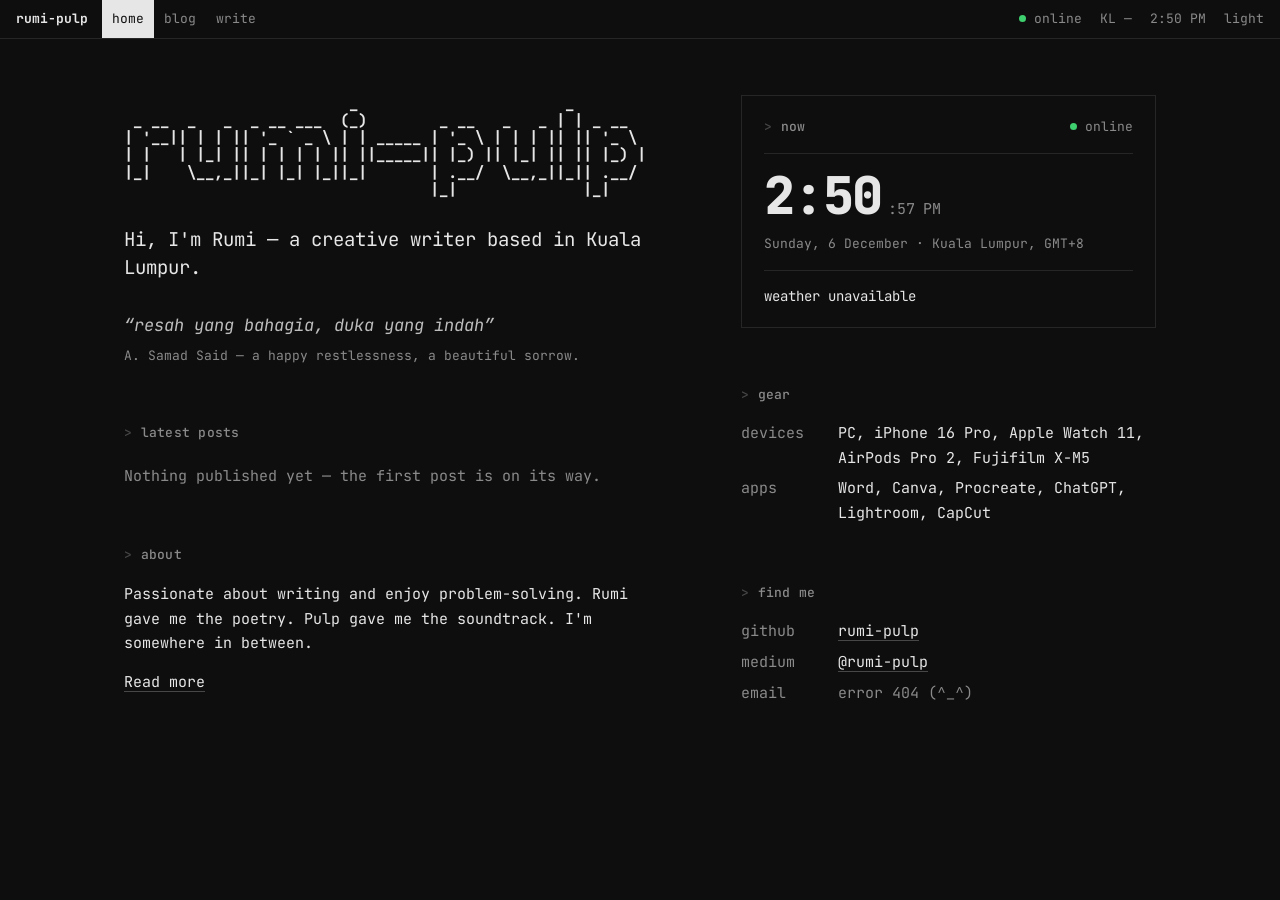
==== commit 7fc7248f: "Remove the playlist from the now card Co-Authored-By: Claude Opus 5.5 <noreply@anthropic.com>" ====
--- a/index.html
+++ b/index.html
@@ -92,10 +92,6 @@
               </div>
             </div>
           </div>
-          <div class="now-row">
-            <div class="music"><span>music</span><button class="text-btn" type="button" id="play-btn" aria-expanded="false" aria-controls="player-slot">Play my playlist</button></div>
-            <div id="player-slot"></div>
-          </div>
         </div>
 
         <div class="sec-block boot">
--- a/styles.css
+++ b/styles.css
@@ -101,9 +101,6 @@
 .wx-temp:empty { display: none; }
 .wx-cond { font-size: 14px; color: var(--ink); line-height: 1.4; }
 .wx-wind { font-size: 13px; color: var(--dim); line-height: 1.4; }
-.music { display: flex; align-items: baseline; gap: 16px; }
-.music > span { color: var(--dim); }
-.music .text-btn { margin: 0; }
 
 .posts { list-style: none; margin: 0; padding: 0; }
 .posts li + li { border-top: 1px solid var(--rule); }
@@ -127,8 +124,6 @@
 .kv dt { color: var(--dim); }
 .kv dd { margin: 0; overflow-wrap: anywhere; }
 .live-dot { display: inline-block; width: 7px; height: 7px; border-radius: 50%; background: var(--live); margin-right: 8px; vertical-align: 1px; }
-.player { margin-top: 14px; border: 1px solid var(--rule); }
-.player iframe { display: block; width: 100%; height: 152px; border: 0; }
 
 .boot { transition: opacity 0.5s cubic-bezier(0.16, 1, 0.3, 1), transform 0.5s cubic-bezier(0.16, 1, 0.3, 1); }
 .booting .boot:not(.on) { opacity: 0; transform: translateY(6px); }
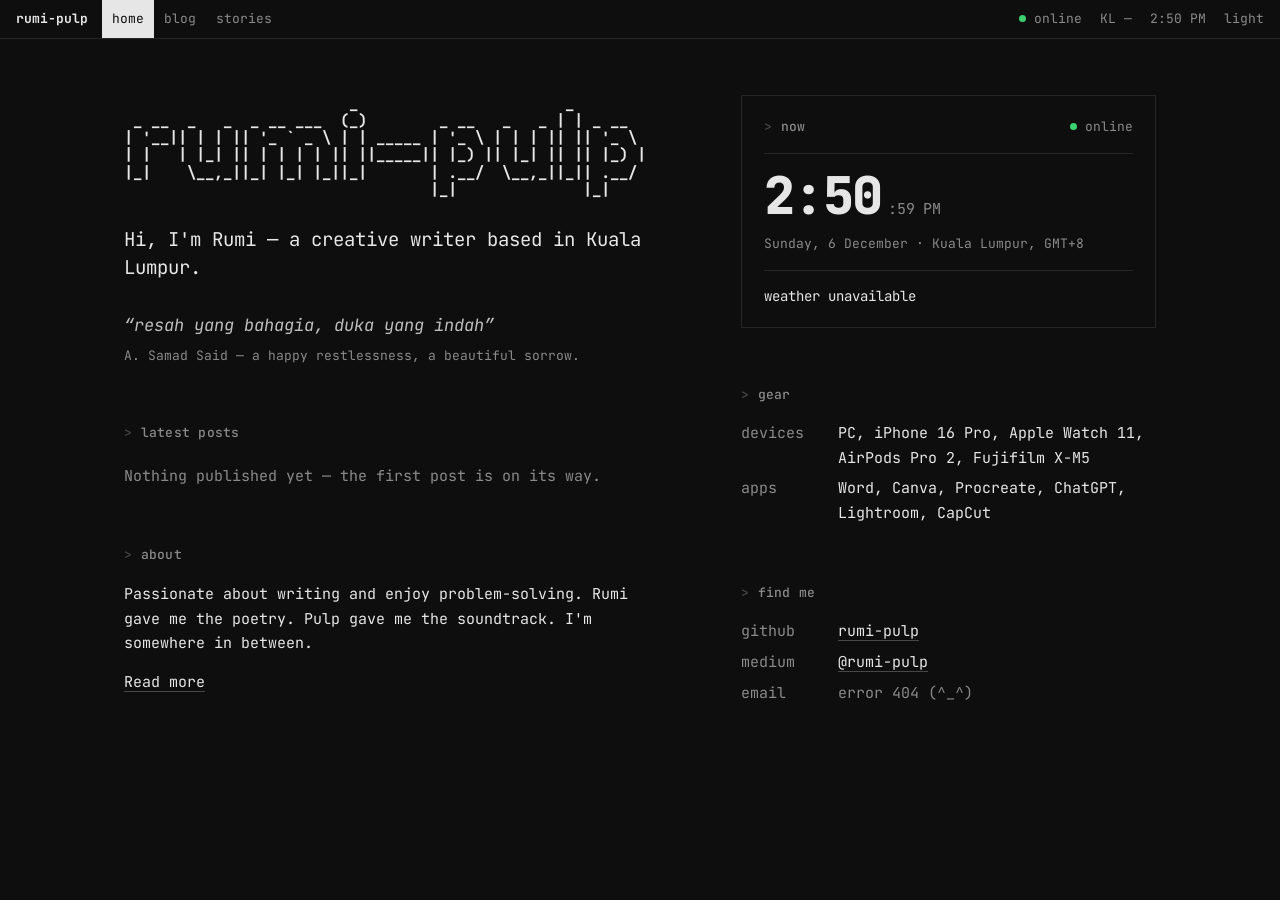
==== commit e3950226: "Add Medium-style writing: stories dashboard, editor, publish settings Gives Rumi a Medium-like workf" ====
--- a/index.html
+++ b/index.html
@@ -11,6 +11,7 @@
 <link rel="preconnect" href="https://fonts.gstatic.com" crossorigin />
 <link href="https://fonts.googleapis.com/css2?family=JetBrains+Mono:ital,wght@0,400;0,500;0,700;0,800;1,400&display=swap" rel="stylesheet" />
 <link rel="stylesheet" href="styles.css" />
+<link rel="alternate" type="application/rss+xml" title="rumi-pulp" href="feed.xml" />
 </head>
 <body data-page="home">
   <header class="bar">
@@ -20,7 +21,7 @@
         <nav class="nav" aria-label="Main">
           <a href="index.html" data-nav="home">home</a>
           <a href="blog.html" data-nav="blog">blog</a>
-          <a href="write.html" data-nav="write" id="nav-write" hidden>write</a>
+          <a href="stories.html" data-nav="stories" id="nav-stories" hidden>stories</a>
         </nav>
       </div>
       <div class="bar-r">
--- a/styles.css
+++ b/styles.css
@@ -170,58 +170,9 @@
 .post-foot .pt { font-weight: 700; }
 .post-foot .next { text-align: right; grid-column: 2; }
 
-/* ── editor ── */
-.ed-head { display: flex; justify-content: space-between; align-items: baseline; gap: 16px; flex-wrap: wrap; margin-bottom: 24px; }
-.ed-head h1 { font-size: 24px; font-weight: 800; letter-spacing: -0.02em; margin: 0; }
-.ed-state { color: var(--dim); font-size: 13px; }
-.ed-note { color: var(--dim); font-size: 13px; margin: -12px 0 24px; }
-.gate { max-width: 62ch; }
-.gate h1 { font-size: 24px; font-weight: 800; letter-spacing: -0.02em; margin: 0 0 12px; }
-.gate p { margin: 0 0 12px; }
-.ed { border: 1px solid var(--rule); }
-.ed-body { display: grid; grid-template-columns: minmax(0, 1fr) minmax(0, 1fr); min-height: 560px; }
-.ed-pane { padding: 28px; min-width: 0; display: flex; flex-direction: column; }
-.ed-pane + .ed-pane { border-left: 1px solid var(--rule); background: color-mix(in srgb, var(--hover) 45%, transparent); }
-.ttl { font-size: 28px; font-weight: 800; letter-spacing: -0.02em; line-height: 1.2; border: 0; outline: 0; background: transparent; padding: 0; width: 100%; }
-.ttl::placeholder, .ed textarea::placeholder, .tag-in::placeholder { color: var(--dim); }
-.tag-row { display: flex; gap: 10px; align-items: baseline; margin: 12px 0 0; font-size: 13px; }
-.tag-row + .tag-row { margin-top: 8px; }
-.tag-row:last-of-type { margin-bottom: 20px; padding-bottom: 16px; border-bottom: 1px solid var(--rule); }
-.tag-row label { color: var(--dim); min-width: 8ch; }
-.tag-in { flex: 1; min-width: 0; border: 0; outline: 0; background: transparent; padding: 0; }
-.ed textarea { flex: 1; min-height: 360px; width: 100%; resize: none; border: 0; outline: 0; background: transparent; padding: 0; font-size: 16px; line-height: 1.8; }
-.pv-label { color: var(--dim); font-size: 13px; margin-bottom: 16px; }
-.pv h1 { font-size: 28px; line-height: 1.15; font-weight: 800; letter-spacing: -0.02em; margin: 0 0 24px; }
-.pv .prose { font-size: 16px; }
-.placeholder { color: var(--dim); }
-.ed-foot { display: flex; justify-content: space-between; align-items: center; gap: 12px 24px; flex-wrap: wrap; border-top: 1px solid var(--rule); padding: 12px 16px; }
-.ed-count { color: var(--dim); font-size: 13px; }
-.ed-actions { display: flex; gap: 8px; flex-wrap: wrap; }
-.btn { padding: 8px 14px; border: 1px solid var(--rule); color: var(--ink); }
-.btn:hover:not(:disabled) { border-color: var(--faint); background: var(--hover); }
-.btn.primary { background: var(--ink); color: var(--bg); border-color: var(--ink); font-weight: 700; }
-.btn.primary:hover:not(:disabled) { opacity: 0.88; background: var(--ink); }
-.btn .k { color: var(--dim); font-size: 12px; margin-left: 6px; }
-.btn.primary .k { color: inherit; opacity: 0.6; }
-.btn.preview-btn { display: none; }
-.ed-msg { padding: 12px 16px; border-top: 1px solid var(--rule); font-size: 13px; }
-.ed-msg:empty { display: none; }
-.ed-msg .ok { color: var(--live); }
-.ed-msg .btn { margin-top: 10px; }
-.ed-msg a { margin-left: 4px; }
-.drafts { margin-top: 56px; }
-.draft-row { display: flex; align-items: baseline; gap: 16px; padding: 12px 0; border-top: 1px solid var(--rule); }
-.draft-row .t { font-weight: 700; text-align: left; flex: 1; min-width: 0; overflow-wrap: anywhere; }
-.draft-row .t:hover { text-decoration: underline; text-underline-offset: 4px; }
-.draft-row .del { color: var(--dim); font-size: 13px; }
-.draft-row .del:hover { color: var(--ink); }
 
 @media (max-width: 899px) {
   .home { grid-template-columns: minmax(0, 1fr); gap: 56px 0; }
-  .ed-body { grid-template-columns: minmax(0, 1fr); }
-  .ed-pane + .ed-pane { border-left: 0; border-top: 1px solid var(--rule); }
-  .ed[data-mode="edit"] .pv-pane, .ed[data-mode="preview"] .edit-pane { display: none; }
-  .btn.preview-btn { display: inline-block; }
 }
 @media (max-width: 640px) {
   body { font-size: 14px; }
@@ -231,17 +182,253 @@
   .bar-r { justify-content: space-between; }
   .bar-w { display: none; }
   .bar-st .live-dot { margin-right: 0; }
-  .ed-body { min-height: 0; }
-  .ed textarea { min-height: 280px; }
   main { padding: 40px 16px 72px; }
   .tagline { font-size: 17px; }
   .list-wrap .posts a { grid-template-columns: minmax(0, 1fr); }
   .list-wrap .posts .date { order: 2; margin-top: 6px; }
   .prose { font-size: 16px; }
-  .ed-pane { padding: 20px 16px; }
   .post-foot { grid-template-columns: 1fr; }
   .post-foot .next { grid-column: 1; text-align: left; }
 }
 @media (prefers-reduced-motion: reduce) {
   .boot { transition: none; }
 }
+
+/* ── shared bits for the owner pages and the reader ── */
+main { overflow-x: clip; }
+.gate { max-width: 62ch; }
+.gate h1 { font-size: 24px; font-weight: 800; letter-spacing: -0.02em; margin: 0 0 12px; }
+.gate p { margin: 0 0 12px; }
+.btn { padding: 8px 14px; border: 1px solid var(--rule); color: var(--ink); }
+.btn:hover:not(:disabled) { border-color: var(--faint); background: var(--hover); }
+.btn.primary { background: var(--ink); color: var(--bg); border-color: var(--ink); font-weight: 700; }
+.btn.primary:hover:not(:disabled) { opacity: 0.88; background: var(--ink); }
+.btn.small { padding: 4px 10px; font-size: 13px; }
+.btn.small[aria-pressed="true"] { background: var(--ink); color: var(--bg); border-color: var(--ink); }
+.btn.small[aria-expanded="true"] { border-color: var(--ink); }
+.btn[disabled] { opacity: 0.5; cursor: not-allowed; }
+.msg { color: var(--dim); font-size: 13px; min-height: 1.65em; margin: 12px 0 0; }
+.msg:empty { min-height: 0; }
+.msg .ok { color: var(--soft); }
+.msg .btn { margin-top: 10px; display: inline-block; }
+.msg a { margin-left: 4px; }
+.view-h { display: flex; justify-content: space-between; align-items: baseline; gap: 12px 24px; flex-wrap: wrap; }
+.view-h h1 { margin: 0; }
+.field { width: 100%; border: 1px solid var(--rule); background: transparent; padding: 8px 12px; outline: 0; min-width: 0; }
+.field:focus { border-color: var(--dim); }
+.field::placeholder { color: var(--dim); }
+
+/* ── stories ── */
+.stats { display: grid; grid-template-columns: repeat(4, minmax(0, 1fr)); gap: 1px; background: var(--rule); border: 1px solid var(--rule); margin-top: 32px; }
+.stat { background: var(--bg); padding: 16px 18px; min-width: 0; }
+.stat .k { color: var(--dim); font-size: 13px; }
+.stat .v { font-size: 28px; font-weight: 800; letter-spacing: -0.02em; line-height: 1.2; margin-top: 4px; }
+.stat .v.sm { font-size: 15px; font-weight: 700; letter-spacing: 0; line-height: 1.5; padding: 6px 0; overflow-wrap: anywhere; }
+.st-tabs { display: flex; flex-wrap: wrap; gap: 6px; margin: 40px 0 8px; }
+.st-tabs button { color: var(--dim); padding: 4px 10px; border: 1px solid var(--rule); }
+.st-tabs button:hover { color: var(--ink); border-color: var(--faint); }
+.st-tabs button[aria-selected="true"] { color: var(--bg); background: var(--ink); border-color: var(--ink); }
+.st-list { list-style: none; margin: 0; padding: 0; }
+.st-row { display: flex; gap: 16px; align-items: flex-start; padding: 18px 0; border-top: 1px solid var(--rule); }
+.st-main { flex: 1; min-width: 0; }
+.st-main .t { font-size: 17px; font-weight: 700; line-height: 1.35; text-align: left; overflow-wrap: anywhere; }
+.st-main .t:hover { text-decoration: underline; text-underline-offset: 4px; }
+.st-main .sub { color: var(--soft); margin-top: 2px; overflow-wrap: anywhere; }
+.st-main .meta { color: var(--dim); font-size: 13px; margin-top: 6px; overflow-wrap: anywhere; }
+.st-main .live { font-size: 13px; margin-top: 6px; }
+.st-act { position: relative; flex: none; }
+.menu { position: absolute; right: 0; top: calc(100% + 4px); z-index: 6; min-width: 190px; background: var(--bg); border: 1px solid var(--faint); padding: 4px 0; }
+.menu a, .menu button { display: block; width: 100%; text-align: left; padding: 6px 14px; color: var(--ink); text-decoration: none; }
+.menu a:hover, .menu a:focus-visible, .menu button:hover, .menu button:focus-visible { background: var(--hover); }
+.menu .danger { color: var(--dim); }
+.st-empty { color: var(--dim); padding: 32px 0; border-top: 1px solid var(--rule); }
+.st-when { margin-top: 10px; display: flex; flex-wrap: wrap; gap: 8px; align-items: center; }
+.st-when .field { width: auto; flex: 1 1 130px; max-width: 200px; color-scheme: inherit; }
+.st-list[inert] { opacity: 0.6; }
+
+/* ── editor ── */
+.wr-col { position: relative; max-width: 66ch; margin: 0 auto; }
+.wr-top { display: flex; justify-content: space-between; align-items: center; gap: 10px 20px; flex-wrap: wrap; margin: 0 0 12px; font-size: 13px; color: var(--dim); }
+.wr-tools, .wr-meta { display: flex; align-items: center; gap: 8px 10px; flex-wrap: wrap; }
+.wr-meta { gap: 8px 16px; }
+.wr-status { display: flex; flex-wrap: wrap; align-items: center; gap: 4px 16px; margin: 0 0 28px; font-size: 13px; color: var(--dim); }
+.goal-form { display: inline-flex; align-items: center; gap: 6px; }
+.goal-form .field { width: 9ch; padding: 4px 8px; }
+.wr-panel { border: 1px solid var(--rule); padding: 16px 18px; margin: 0 0 28px; }
+.panel-top { display: flex; justify-content: space-between; align-items: baseline; gap: 12px; margin-bottom: 12px; }
+.panel-top h2.sec { margin: 0; }
+.hist { list-style: none; margin: 14px 0 0; padding: 0; font-size: 13px; }
+.hist li { display: flex; justify-content: space-between; align-items: baseline; gap: 12px; padding: 8px 0; border-top: 1px solid var(--rule); }
+.wr-title, .wr-sub { display: block; width: 100%; border: 0; outline: 0; background: transparent; padding: 0; resize: none; overflow: hidden; overflow-wrap: anywhere; }
+.wr-title { font-size: clamp(32px, 5.4vw, 52px); line-height: 1.1; font-weight: 800; letter-spacing: -0.03em; }
+.wr-sub { font-size: clamp(18px, 2.6vw, 22px); line-height: 1.5; color: var(--soft); margin-top: 16px; }
+.wr-title::placeholder, .wr-sub::placeholder { color: var(--dim); }
+.wr-wrap { position: relative; margin-top: 40px; }
+.wr-body { min-height: 360px; outline: 0; caret-color: var(--ink); }
+.wr-body p[data-placeholder]:has(> br:only-child)::before, .wr-body p[data-placeholder]:empty::before { content: attr(data-placeholder); position: absolute; color: var(--dim); pointer-events: none; white-space: nowrap; }
+:root { --pill: #1f1f1f; --pill-fg: #ececec; --pill-on: #ffffff; --pill-on-bg: rgba(255, 255, 255, 0.16); --pill-edge: var(--faint); }
+[data-theme="light"] { --pill: #191919; --pill-fg: #ffffff; --pill-on: #ffffff; --pill-on-bg: rgba(255, 255, 255, 0.2); --pill-edge: #191919; }
+.wr-plus { position: absolute; left: -46px; top: 0; width: 32px; height: 32px; padding: 0; border: 1px solid var(--dim); border-radius: 50%; color: var(--dim); display: flex; align-items: center; justify-content: center; z-index: 5; background: var(--bg); }
+.wr-plus.idle { opacity: 0.5; }
+.wr-plus:hover, .wr-plus:focus-visible, .wr-plus[aria-expanded="true"] { opacity: 1; color: var(--ink); border-color: var(--ink); }
+.wr-plus svg { display: block; transition: transform 150ms ease; }
+.wr-plus[aria-expanded="true"] svg { transform: rotate(45deg); }
+.wr-ins { position: absolute; left: -4px; top: 0; display: flex; flex-wrap: wrap; gap: 10px; z-index: 5; visibility: hidden; }
+.wr-ins.open { visibility: visible; }
+.wr-ins button { width: 32px; height: 32px; padding: 0; border: 1px solid var(--ink); border-radius: 50%; color: var(--ink); background: var(--bg); display: flex; align-items: center; justify-content: center;
+  opacity: 0; transform: translateX(-10px); transition: opacity 150ms ease, transform 150ms ease; transition-delay: 0ms; }
+.wr-ins.open button { opacity: 1; transform: none; transition-delay: calc(var(--i, 0) * 30ms); }
+.wr-ins button svg { display: block; }
+.wr-ins.open ~ .wr-body p[data-placeholder]::before { content: none !important; }
+.wr-ins button:hover { background: var(--hover); }
+.wr-plus:focus-visible, .wr-ins button:focus-visible { outline: none; }
+.wr-ins button:focus-visible { background: var(--ink); color: var(--bg); }
+.wr-photos { position: absolute; left: 0; z-index: 6; width: min(100%, 420px); background: var(--bg); border: 1px solid var(--faint); padding: 12px; font-size: 13px; }
+.wr-photos .ph-note { color: var(--dim); font-size: 12px; margin: 8px 0; }
+.wr-photos p { margin: 0 0 10px; }
+.wr-photos .ph-row { display: flex; gap: 6px; }
+.wr-photos .ph-row .field { flex: 1; }
+.ph-grid { display: grid; grid-template-columns: repeat(3, minmax(0, 1fr)); gap: 8px; }
+.ph-tile { position: relative; aspect-ratio: 4 / 3; background: var(--hover); border: 1px solid var(--rule); overflow: hidden; padding: 0; }
+.ph-tile:hover, .ph-tile:focus-visible { border-color: var(--ink); }
+.ph-tile img { display: block; width: 100%; height: 100%; object-fit: cover; }
+.sel-bar { position: fixed; z-index: 20; max-width: calc(100vw - 16px); }
+.sb-in { display: flex; align-items: center; height: 44px; padding: 0 4px; background: var(--pill); border: 1px solid var(--pill-edge); border-radius: 6px; }
+.sel-bar button { width: 40px; height: 34px; display: flex; align-items: center; justify-content: center; color: var(--pill-fg); opacity: 0.85; border-radius: 4px; }
+.sel-bar button:hover { opacity: 1; }
+.sel-bar button[aria-pressed="true"] { color: var(--pill-on); background: var(--pill-on-bg); opacity: 1; }
+.sel-bar button:focus-visible { outline: 1px solid var(--pill-fg); outline-offset: -4px; border-radius: 4px; }
+.sb-div { width: 1px; height: 22px; margin: 0 3px; background: var(--pill-fg); opacity: 0.3; flex: none; }
+.sel-bar .serif { font-family: Georgia, "Times New Roman", serif; line-height: 1; }
+.sel-bar .serif.b { font-weight: 700; font-size: 20px; }
+.sel-bar .serif.i { font-style: italic; font-weight: 400; font-size: 21px; }
+.sel-bar .serif.t { font-weight: 700; }
+.sel-bar .serif.big { font-size: 22px; }
+.sel-bar .serif.small { font-size: 15px; }
+.sb-caret { position: absolute; left: var(--caret-x, 50%); bottom: -5px; width: 12px; height: 12px; background: var(--pill); transform: translateX(-50%) rotate(45deg); border-radius: 2px; border-right: 1px solid var(--pill-edge); border-bottom: 1px solid var(--pill-edge); }
+.sel-bar.below .sb-caret { bottom: auto; top: -5px; border: 0; border-left: 1px solid var(--pill-edge); border-top: 1px solid var(--pill-edge); }
+.mk-note { text-decoration: underline dotted; text-decoration-color: var(--dim); text-decoration-thickness: 1px; text-underline-offset: 5px; }
+.note-marks { position: absolute; left: 0; top: 0; width: 100%; height: 0; pointer-events: none; }
+.mk-mark { position: absolute; width: 18px; height: 18px; border: 1px solid var(--dim); border-radius: 50%; background: var(--bg); color: var(--dim); font-size: 11px; line-height: 1; display: flex; align-items: center; justify-content: center; pointer-events: auto; }
+.mk-mark:hover { color: var(--ink); border-color: var(--ink); }
+.note-pop { position: fixed; z-index: 25; width: min(320px, calc(100vw - 16px)); background: var(--bg); border: 1px solid var(--faint); padding: 12px; font-size: 13px; }
+.note-pop textarea { display: block; width: 100%; min-height: 84px; resize: vertical; border: 1px solid var(--rule); background: transparent; padding: 8px 10px; outline: 0; }
+.note-pop textarea:focus { border-color: var(--dim); }
+.note-pop textarea::placeholder { color: var(--dim); }
+.note-pop .np-row { display: flex; flex-wrap: wrap; gap: 6px; margin-top: 10px; align-items: center; }
+.note-pop .np-err { color: var(--dim); margin-top: 8px; min-height: 0; }
+.note-pop .sp { flex: 1; }
+.img-bar { position: fixed; z-index: 20; width: min(420px, calc(100vw - 16px)); background: var(--bg); border: 1px solid var(--faint); padding: 10px 12px; font-size: 13px; }
+.img-bar .ib-row { display: flex; flex-wrap: wrap; gap: 6px; align-items: center; }
+.img-bar .ib-row + .ib-row { margin-top: 10px; }
+.img-bar button { padding: 3px 10px; border: 1px solid var(--faint); }
+.img-bar button:hover { border-color: var(--ink); }
+.img-bar button[aria-pressed="true"] { background: var(--ink); color: var(--bg); border-color: var(--ink); }
+.img-bar label { display: block; width: 100%; color: var(--dim); }
+.mk-exit { display: none; }
+body.mk-focus .mk-exit { display: block; position: fixed; top: 12px; right: 12px; z-index: 30; background: var(--bg); }
+body.mk-focus .bar, body.mk-focus .wr-top, body.mk-focus .wr-status, body.mk-focus .wr-panel { display: none !important; }
+
+/* blocks shared by the editor and the reader */
+.mk-stars { text-align: center; color: var(--dim); letter-spacing: 0.6em; margin: 2em 0; user-select: none; }
+.mk-fig { margin: 1.8em 0; }
+.mk-fig img { display: block; width: 100%; height: auto; border: 1px solid var(--rule); background: var(--hover); }
+.mk-fig.sel img { outline: 1px solid var(--ink); outline-offset: 3px; }
+.mk-fig:focus-visible { outline: 1px solid var(--ink); outline-offset: 4px; }
+.mk-fig.wide, .mk-fig.full { position: relative; left: 50%; transform: translateX(-50%); }
+.mk-fig.wide { width: min(calc(100vw - 48px), calc(66ch + 160px)); }
+.mk-fig.full { width: min(calc(100vw - 48px), 1032px); }
+.mk-fig figcaption { color: var(--dim); font-size: 13px; margin-top: 8px; text-align: center; line-height: 1.5; }
+.mk-fig figcaption:empty { display: none; }
+.wr-body .mk-fig figcaption:empty { display: block; min-height: 1.5em; }
+.wr-body .mk-fig figcaption:empty::before { content: attr(data-placeholder); color: var(--dim); opacity: 0.7; }
+.mk-fig figcaption { outline: 0; }
+.prose h3 { font-size: 17px; font-weight: 700; margin: 1.8em 0 0.6em; color: var(--soft); }
+.prose ul, .prose ol { margin: 0 0 1.3em; padding-left: 1.5em; }
+.prose li { margin: 0.25em 0; }
+.prose a { text-decoration-color: var(--dim); }
+.mk-embed { margin: 1.8em 0; border: 1px solid var(--rule); }
+.mk-embed .screen { aspect-ratio: 16 / 9; background: var(--hover); display: flex; align-items: center; justify-content: center; }
+.mk-embed .tri { width: 0; height: 0; border-style: solid; border-width: 14px 0 14px 24px; border-color: transparent transparent transparent var(--dim); }
+.mk-embed .cap { padding: 10px 14px; font-size: 13px; color: var(--dim); border-top: 1px solid var(--rule); line-height: 1.5; }
+.mk-embed .cap.solo { border-top: 0; }
+.mk-embed .cap b { color: var(--ink); display: block; }
+.mk-embed .cap div { overflow-wrap: anywhere; }
+.mk-video { position: relative; aspect-ratio: 16 / 9; margin: 1.8em 0; background: var(--hover); border: 1px solid var(--rule); }
+.mk-video iframe { position: absolute; inset: 0; width: 100%; height: 100%; border: 0; }
+pre.mk-code { margin: 1.6em 0; padding: 14px 16px; background: var(--hover); font-family: var(--mono); font-size: 14px; line-height: 1.6; white-space: pre-wrap; overflow-wrap: anywhere; border: 1px solid var(--rule); }
+pre.mk-code:empty::before { content: attr(data-placeholder); color: var(--dim); }
+
+/* ── publish screen ── */
+.pub { display: grid; grid-template-columns: minmax(0, 1fr) minmax(0, 1fr); gap: 0 56px; align-items: start; margin-top: 32px; }
+.pub h2.sec { margin-bottom: 20px; }
+.pub .block + .block { margin-top: 28px; }
+.pub label.lbl, .pub legend { display: block; color: var(--dim); font-size: 13px; margin-bottom: 6px; padding: 0; }
+.pub fieldset { border: 0; margin: 0; padding: 0; min-width: 0; }
+.hint { color: var(--dim); font-size: 13px; margin: 6px 0 0; display: flex; justify-content: space-between; gap: 12px; }
+.pick-grid { display: grid; grid-template-columns: repeat(3, minmax(0, 1fr)); gap: 8px; }
+.pick-tile { aspect-ratio: 16 / 9; border: 1px solid var(--rule); background: var(--hover); overflow: hidden; padding: 0; color: var(--dim); font-size: 13px; display: flex; align-items: center; justify-content: center; }
+.pick-tile:hover { border-color: var(--faint); }
+.pick-tile[aria-pressed="true"] { border-color: var(--ink); outline: 1px solid var(--ink); outline-offset: 2px; }
+.pick-tile img { display: block; width: 100%; height: 100%; object-fit: cover; }
+.card { border: 1px solid var(--rule); margin-top: 28px; }
+.card .im { aspect-ratio: 16 / 9; background: var(--hover); border-bottom: 1px solid var(--rule); background-size: cover; background-position: center; }
+.card .tx { padding: 12px 14px; }
+.card .d { color: var(--dim); font-size: 12px; }
+.card .ct { font-weight: 700; margin-top: 4px; overflow-wrap: anywhere; line-height: 1.4; }
+.card .cs { color: var(--soft); font-size: 13px; margin-top: 4px; overflow-wrap: anywhere; }
+.chips { display: flex; flex-wrap: wrap; gap: 6px; margin-bottom: 8px; }
+.chips button { padding: 2px 10px; border: 1px solid var(--faint); max-width: 100%; overflow-wrap: anywhere; text-align: left; }
+.chips button:hover { border-color: var(--ink); }
+.opt { display: flex; gap: 10px; align-items: flex-start; padding: 6px 0; cursor: pointer; }
+.opt input { margin: 5px 0 0; accent-color: var(--ink); flex: none; }
+.opt .d { color: var(--dim); font-size: 13px; display: block; }
+.when { display: flex; flex-wrap: wrap; gap: 10px; margin-top: 8px; align-items: center; }
+.when .field { width: auto; flex: 1 1 140px; color-scheme: inherit; }
+details.adv summary { cursor: pointer; color: var(--dim); }
+details.adv summary:hover { color: var(--ink); }
+details.adv .inner { margin-top: 14px; }
+.pub-actions { display: flex; flex-wrap: wrap; gap: 8px; margin-top: 32px; }
+.result { border: 1px solid var(--rule); padding: 14px 16px; margin-top: 20px; font-size: 13px; }
+.result p { margin: 0 0 8px; color: var(--soft); }
+.result ul { margin: 0; padding-left: 18px; color: var(--soft); }
+.result li { margin: 4px 0; overflow-wrap: anywhere; }
+
+/* ── reader extras ── */
+.bar { position: sticky; }
+.read-progress { position: absolute; left: 0; right: 0; bottom: -1px; height: 2px; background: transparent; pointer-events: none; }
+.read-progress i { display: block; height: 100%; width: 100%; background: var(--ink); transform-origin: 0 50%; transform: scaleX(0); }
+.article .sub { font-size: clamp(18px, 2.6vw, 22px); line-height: 1.5; color: var(--soft); margin: -16px 0 40px; overflow-wrap: anywhere; }
+.article .sub:empty { display: none; }
+.mk-drop::first-letter { float: left; font-size: 5.1em; line-height: 0.78; font-weight: 800; margin: 0.05em 0.12em 0 0; }
+.notice { border: 1px solid var(--rule); color: var(--soft); padding: 10px 14px; font-size: 13px; margin: 24px 0 0; }
+.after { max-width: 66ch; margin: 56px auto 0; }
+.after > * + * { margin-top: 56px; }
+.share { display: flex; flex-wrap: wrap; gap: 8px 16px; align-items: center; padding-top: 24px; border-top: 1px solid var(--rule); }
+.share .msg { margin: 0; min-height: 0; }
+.author { border: 1px solid var(--rule); padding: 20px 22px; }
+.author .who { font-weight: 700; font-size: 17px; }
+.author p { margin: 4px 0 12px; color: var(--soft); }
+.author .links { display: flex; flex-wrap: wrap; gap: 4px 20px; font-size: 14px; }
+
+@media (max-width: 899px) {
+  .wr-plus { left: 0; }
+  .wr-ins { left: 42px; right: 0; }
+  .wr-body p.has-plus { padding-left: 42px; }
+  .wr-col, .after { max-width: none; }
+}
+@media (max-width: 760px) {
+  .pub { grid-template-columns: minmax(0, 1fr); gap: 40px 0; }
+}
+@media (max-width: 640px) {
+  .stats { grid-template-columns: repeat(2, minmax(0, 1fr)); }
+  .st-row { flex-wrap: wrap; }
+  .pick-grid { grid-template-columns: repeat(2, minmax(0, 1fr)); }
+  .mk-fig.wide, .mk-fig.full { left: 0; transform: none; width: auto; }
+}
+@media (prefers-reduced-motion: reduce) {
+  .wr-plus svg, .wr-ins button { transition: none !important; }
+}
+h1[tabindex="-1"]:focus { outline: none; }
+.wr-body blockquote + blockquote { margin-top: -1.2em; }
+.st-when .meta { flex-basis: 100%; margin-top: 0; }
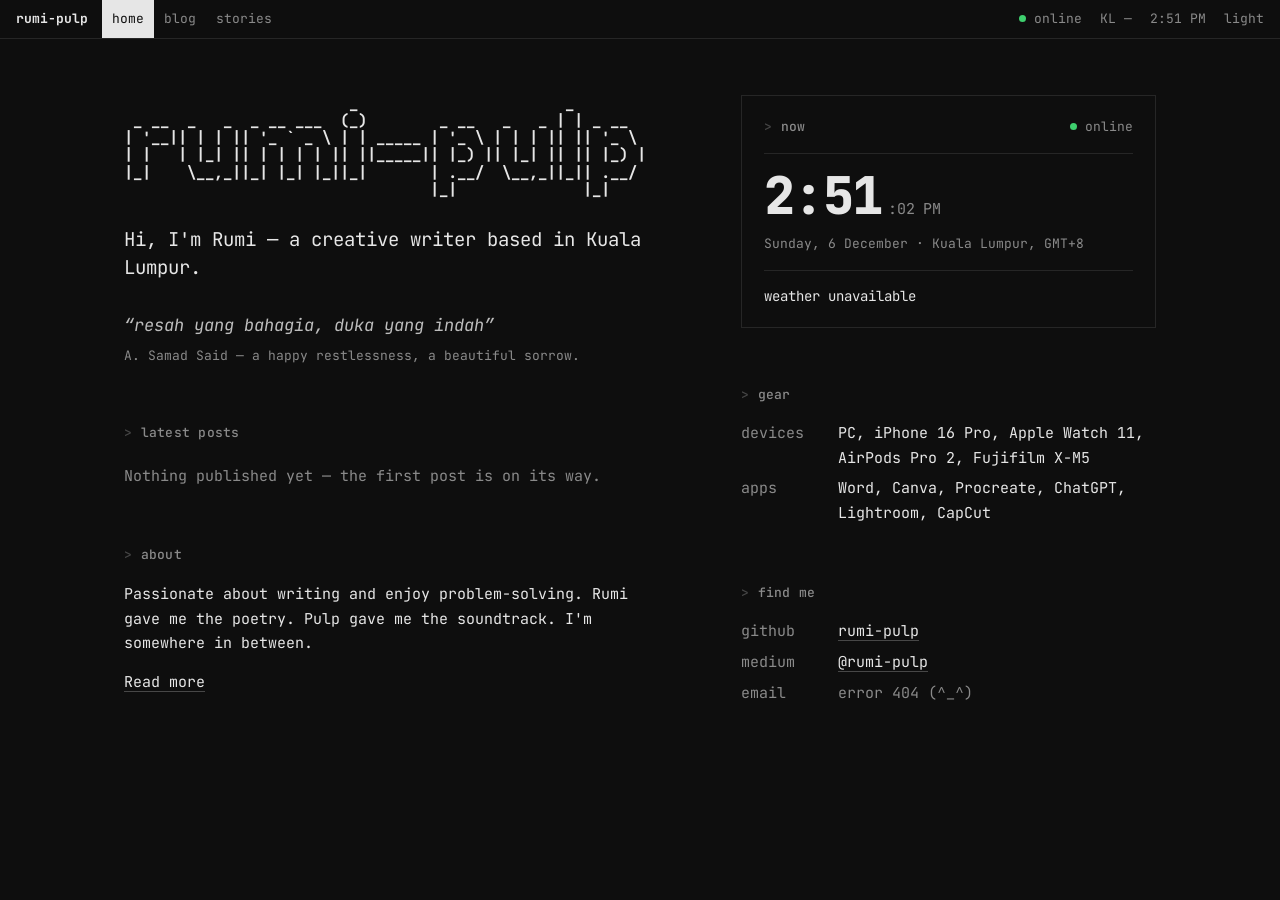
==== commit 592aa81e: "Remove focus and history from the editor and rebuild undo The editor now keeps its own undo list so " ====
--- a/index.html
+++ b/index.html
@@ -115,7 +115,7 @@
     </section>
   </main>
 
-  <script src="site.js" defer></script>
-  <script src="home.js" defer></script>
+  <script src="site.js?v=3" defer></script>
+  <script src="home.js?v=3" defer></script>
 </body>
 </html>
--- a/styles.css
+++ b/styles.css
@@ -254,11 +254,6 @@
 .wr-status { display: flex; flex-wrap: wrap; align-items: center; gap: 4px 16px; margin: 0 0 28px; font-size: 13px; color: var(--dim); }
 .goal-form { display: inline-flex; align-items: center; gap: 6px; }
 .goal-form .field { width: 9ch; padding: 4px 8px; }
-.wr-panel { border: 1px solid var(--rule); padding: 16px 18px; margin: 0 0 28px; }
-.panel-top { display: flex; justify-content: space-between; align-items: baseline; gap: 12px; margin-bottom: 12px; }
-.panel-top h2.sec { margin: 0; }
-.hist { list-style: none; margin: 14px 0 0; padding: 0; font-size: 13px; }
-.hist li { display: flex; justify-content: space-between; align-items: baseline; gap: 12px; padding: 8px 0; border-top: 1px solid var(--rule); }
 .wr-title, .wr-sub { display: block; width: 100%; border: 0; outline: 0; background: transparent; padding: 0; resize: none; overflow: hidden; overflow-wrap: anywhere; }
 .wr-title { font-size: clamp(32px, 5.4vw, 52px); line-height: 1.1; font-weight: 800; letter-spacing: -0.03em; }
 .wr-sub { font-size: clamp(18px, 2.6vw, 22px); line-height: 1.5; color: var(--soft); margin-top: 16px; }
@@ -325,9 +320,6 @@
 .img-bar button:hover { border-color: var(--ink); }
 .img-bar button[aria-pressed="true"] { background: var(--ink); color: var(--bg); border-color: var(--ink); }
 .img-bar label { display: block; width: 100%; color: var(--dim); }
-.mk-exit { display: none; }
-body.mk-focus .mk-exit { display: block; position: fixed; top: 12px; right: 12px; z-index: 30; background: var(--bg); }
-body.mk-focus .bar, body.mk-focus .wr-top, body.mk-focus .wr-status, body.mk-focus .wr-panel { display: none !important; }
 
 /* blocks shared by the editor and the reader */
 .mk-stars { text-align: center; color: var(--dim); letter-spacing: 0.6em; margin: 2em 0; user-select: none; }
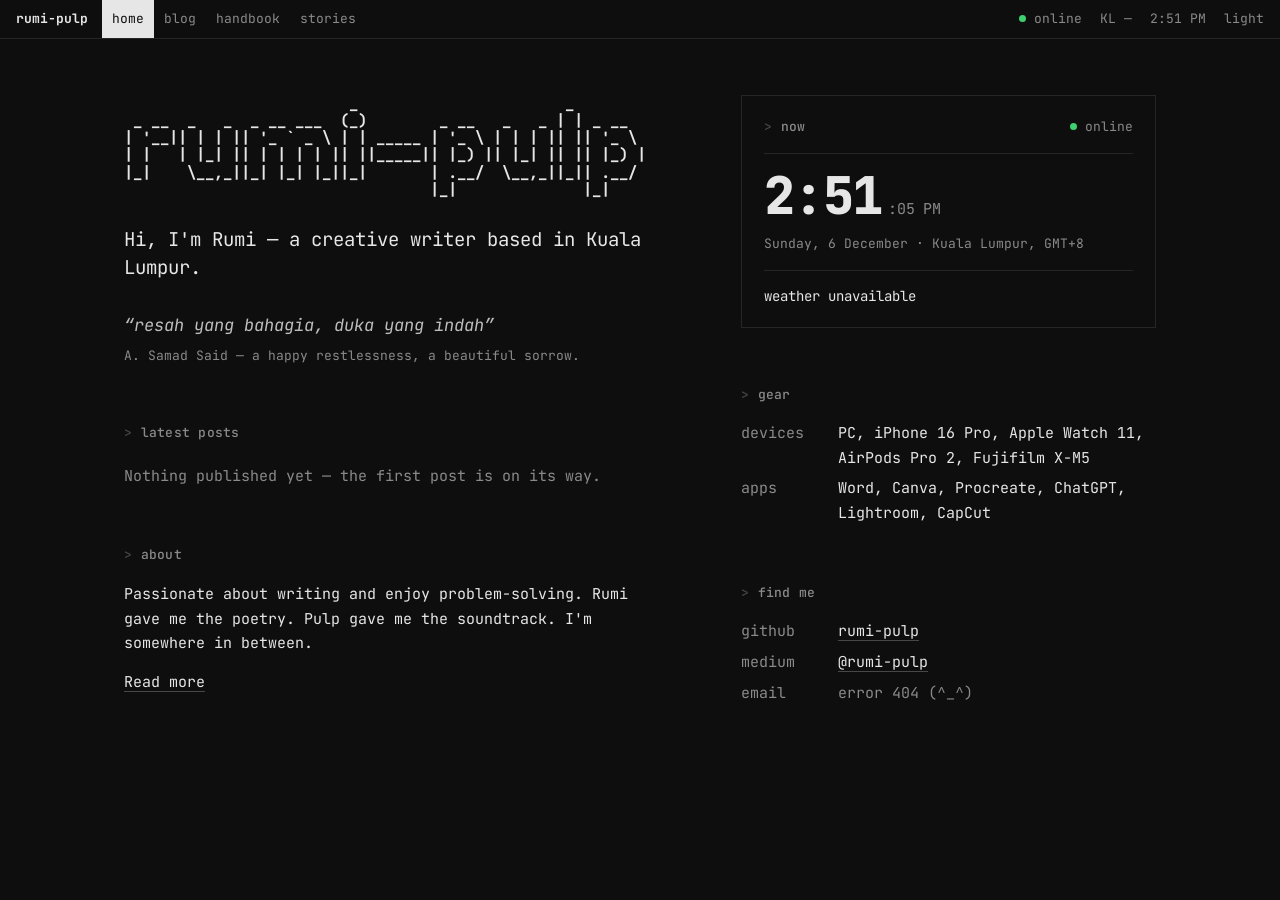
==== commit f963be3c: "Redesign the editor and add a beginner-friendly handbook Editor: while writing, the site bar gives w" ====
--- a/index.html
+++ b/index.html
@@ -21,6 +21,7 @@
         <nav class="nav" aria-label="Main">
           <a href="index.html" data-nav="home">home</a>
           <a href="blog.html" data-nav="blog">blog</a>
+          <a href="handbook.html" data-nav="handbook">handbook</a>
           <a href="stories.html" data-nav="stories" id="nav-stories" hidden>stories</a>
         </nav>
       </div>
--- a/styles.css
+++ b/styles.css
@@ -247,20 +247,85 @@
 .st-list[inert] { opacity: 0.6; }
 
 /* ── editor ── */
-.wr-col { position: relative; max-width: 66ch; margin: 0 auto; }
-.wr-top { display: flex; justify-content: space-between; align-items: center; gap: 10px 20px; flex-wrap: wrap; margin: 0 0 12px; font-size: 13px; color: var(--dim); }
-.wr-tools, .wr-meta { display: flex; align-items: center; gap: 8px 10px; flex-wrap: wrap; }
-.wr-meta { gap: 8px 16px; }
-.wr-status { display: flex; flex-wrap: wrap; align-items: center; gap: 4px 16px; margin: 0 0 28px; font-size: 13px; color: var(--dim); }
-.goal-form { display: inline-flex; align-items: center; gap: 6px; }
-.goal-form .field { width: 9ch; padding: 4px 8px; }
+body.editing .bar { display: none; }
+body.editing main { max-width: none; margin: 0; padding: 0; }
+html:has(body.editing) { scroll-padding: 100px 0 56px; }
+.ed-head { position: sticky; top: 0; z-index: 10; background: var(--bg); }
+@media (prefers-reduced-motion: no-preference) {
+  .bars > * { transition: opacity 0.4s ease; }
+}
+body:is(.calm, .focus-mode) .bars > * { opacity: 0.3; }
+body:is(.calm, .focus-mode) .bars:is(:hover, :focus-within) > * { opacity: 1; }
+
+/* top bar */
+.ed-top { height: 44px; border-bottom: 1px solid var(--rule); display: flex; align-items: center; gap: 0 16px; padding: 0 16px; font-size: 13px; }
+.ed-top a { color: var(--dim); text-decoration: none; white-space: nowrap; }
+.ed-top a:hover { color: var(--ink); }
+.ed-left { flex: none; }
+.ed-mid { flex: 1; min-width: 0; display: flex; align-items: baseline; gap: 0 12px; color: var(--dim); }
+.ed-name { min-width: 0; overflow: hidden; text-overflow: ellipsis; white-space: nowrap; }
+.ed-save { flex: none; max-width: 60%; font-size: 12px; white-space: nowrap; overflow: hidden; text-overflow: ellipsis; }
+.ed-right { display: flex; align-items: center; gap: 0 4px; flex: none; }
+.ed-top .ed-tb, .ed-top #theme-btn { height: 44px; padding: 0 8px; color: var(--dim); font-size: 13px; white-space: nowrap; }
+.ed-top .ed-tb:hover, .ed-top .ed-tb[aria-expanded="true"], .ed-top #theme-btn:hover { color: var(--ink); }
+.ed-top .btn.primary { margin-left: 8px; padding: 4px 14px; font-size: 13px; }
+
+/* formatting toolbar */
+.ed-tools { height: 40px; border-bottom: 1px solid var(--rule); overflow-x: auto; overflow-y: hidden; display: flex; scrollbar-width: none; }
+.ed-tools::-webkit-scrollbar { display: none; }
+.ed-tools-in { display: flex; align-items: center; gap: 0 2px; margin: 0 auto; padding: 0 16px; flex: none; white-space: nowrap; font-size: 13px; }
+.ed-tools button { height: 28px; min-width: 32px; padding: 0 8px; color: var(--dim); border: 1px solid transparent; }
+.ed-tools button:hover { color: var(--ink); border-color: var(--rule); background: var(--hover); }
+.ed-tools button[aria-pressed="true"] { background: var(--ink); color: var(--bg); border-color: var(--ink); }
+.ed-tools button:focus-visible { outline-offset: -2px; }
+.ed-tools .g-b { font-weight: 800; }
+.ed-tools .g-i { font-style: italic; }
+.ed-tools .sep { width: 1px; height: 18px; background: var(--rule); margin: 0 8px; flex: none; }
+
+/* outline and page */
+.ed-work { display: flex; align-items: flex-start; }
+.ed-outline { flex: none; position: sticky; top: 84px; width: 260px; height: calc(100vh - 114px); height: calc(100dvh - 114px); border-right: 1px solid var(--rule); overflow-y: auto; padding: 24px 20px; }
+.ed-outline h2 { margin: 0 0 14px; font-size: 13px; font-weight: 500; color: var(--dim); letter-spacing: 0.02em; }
+.ed-ol-list { list-style: none; margin: 0; padding: 0; }
+.ed-ol-i { display: block; width: 100%; text-align: left; padding: 4px 0; font-size: 13px; line-height: 1.5; color: var(--soft); overflow: hidden; text-overflow: ellipsis; white-space: nowrap; }
+.ed-ol-i:hover { color: var(--ink); text-decoration: underline; text-decoration-color: var(--faint); text-underline-offset: 4px; }
+.ed-ol-i.h2 { font-weight: 700; color: var(--ink); }
+.ed-ol-i.h3 { padding-left: 16px; color: var(--dim); }
+.ed-ol-empty { margin: 0; color: var(--dim); font-size: 13px; line-height: 1.6; }
+body.focus-mode .ed-outline { display: none; }
+.ed-main { flex: 1; min-width: 0; }
+.wr-col { position: relative; max-width: 680px; margin: 0 auto; padding: 64px 24px 30vh; }
 .wr-title, .wr-sub { display: block; width: 100%; border: 0; outline: 0; background: transparent; padding: 0; resize: none; overflow: hidden; overflow-wrap: anywhere; }
-.wr-title { font-size: clamp(32px, 5.4vw, 52px); line-height: 1.1; font-weight: 800; letter-spacing: -0.03em; }
-.wr-sub { font-size: clamp(18px, 2.6vw, 22px); line-height: 1.5; color: var(--soft); margin-top: 16px; }
+.wr-title { font-size: 34px; line-height: 1.2; font-weight: 800; letter-spacing: -0.03em; color: var(--ink); }
+.wr-sub { font-size: 19px; line-height: 1.5; color: var(--dim); margin-top: 12px; }
 .wr-title::placeholder, .wr-sub::placeholder { color: var(--dim); }
 .wr-wrap { position: relative; margin-top: 40px; }
-.wr-body { min-height: 360px; outline: 0; caret-color: var(--ink); }
+.wr-body.prose { min-height: 40vh; outline: 0; caret-color: var(--ink); font-size: 18px; line-height: 1.85; color: var(--soft); }
+.wr-body.prose p { margin: 0 0 1.1em; }
+.wr-body.prose b, .wr-body.prose strong { color: var(--ink); font-weight: 700; }
+.wr-body.prose a { color: var(--ink); }
+.wr-body.prose h2 { font-size: 24px; line-height: 1.35; color: var(--ink); margin: 1.8em 0 0.6em; scroll-margin-top: 100px; }
+.wr-body.prose h3 { font-size: 19px; line-height: 1.4; color: var(--ink); margin: 1.5em 0 0.5em; scroll-margin-top: 100px; }
+.wr-body.prose blockquote { margin: 1.6em 0; }
 .wr-body p[data-placeholder]:has(> br:only-child)::before, .wr-body p[data-placeholder]:empty::before { content: attr(data-placeholder); position: absolute; color: var(--dim); pointer-events: none; white-space: nowrap; }
+
+/* status strip and messages */
+.ed-status { position: fixed; left: 0; right: 0; bottom: 0; z-index: 10; height: 30px; border-top: 1px solid var(--rule); background: var(--bg); display: flex; align-items: center; gap: 0 20px; padding: 0 16px; font-size: 12px; line-height: 29px; color: var(--dim); }
+.ed-st-l { flex: none; white-space: nowrap; }
+.ed-st-m { flex: 1; min-width: 0; overflow: hidden; text-overflow: ellipsis; white-space: nowrap; text-align: center; }
+.ed-st-r { flex: none; display: flex; align-items: center; gap: 0 10px; white-space: nowrap; }
+.ed-meter { display: block; width: 80px; height: 6px; border: 1px solid var(--faint); }
+.ed-meter i { display: block; height: 100%; width: 0; background: var(--ink); }
+.ed-link { color: var(--dim); text-decoration: underline; text-decoration-color: var(--faint); text-underline-offset: 4px; }
+.ed-link:hover { color: var(--ink); text-decoration-color: var(--ink); }
+.goal-form { display: flex; align-items: center; gap: 0 6px; }
+.goal-form input { width: 9ch; height: 22px; padding: 0 6px; border: 1px solid var(--rule); background: transparent; outline: 0; font-size: 12px; line-height: 20px; }
+.goal-form input:focus { border-color: var(--dim); }
+.goal-form button { height: 22px; padding: 0 8px; border: 1px solid var(--rule); font-size: 12px; line-height: 20px; color: var(--ink); }
+.goal-form button:hover { border-color: var(--faint); background: var(--hover); }
+.ed-msg { position: fixed; left: 0; right: 0; bottom: 30px; z-index: 11; padding: 6px 16px; background: var(--bg); border-top: 1px solid var(--rule); color: var(--soft); font-size: 12px; line-height: 1.5; text-align: center; pointer-events: none; overflow-wrap: anywhere; }
+.ed-msg:empty { display: none; }
+.wr-photos.by-toolbar { position: fixed; left: 50% !important; top: 96px !important; transform: translateX(-50%); z-index: 30; width: min(calc(100vw - 16px), 420px); max-height: calc(100vh - 140px); overflow-y: auto; }
 :root { --pill: #1f1f1f; --pill-fg: #ececec; --pill-on: #ffffff; --pill-on-bg: rgba(255, 255, 255, 0.16); --pill-edge: var(--faint); }
 [data-theme="light"] { --pill: #191919; --pill-fg: #ffffff; --pill-on: #ffffff; --pill-on-bg: rgba(255, 255, 255, 0.2); --pill-edge: #191919; }
 .wr-plus { position: absolute; left: -46px; top: 0; width: 32px; height: 32px; padding: 0; border: 1px solid var(--dim); border-radius: 50%; color: var(--dim); display: flex; align-items: center; justify-content: center; z-index: 5; background: var(--bg); }
@@ -306,6 +371,19 @@
 .note-marks { position: absolute; left: 0; top: 0; width: 100%; height: 0; pointer-events: none; }
 .mk-mark { position: absolute; width: 18px; height: 18px; border: 1px solid var(--dim); border-radius: 50%; background: var(--bg); color: var(--dim); font-size: 11px; line-height: 1; display: flex; align-items: center; justify-content: center; pointer-events: auto; }
 .mk-mark:hover { color: var(--ink); border-color: var(--ink); }
+/* small dialogs (owner pages): link box and confirm box */
+.dlg-pop { position: fixed; z-index: 40; width: min(340px, calc(100vw - 16px)); background: var(--bg); border: 1px solid var(--faint); padding: 12px; font-size: 13px; }
+.dlg-pop.center { left: 50%; top: 20vh; transform: translateX(-50%); }
+.dlg-t { display: block; font-size: 14px; font-weight: 700; color: var(--ink); margin: 0 0 6px; }
+.dlg-h, .dlg-m { margin: 0 0 10px; color: var(--dim); line-height: 1.5; }
+.dlg-err { color: var(--ink); min-height: 0; margin-top: 8px; }
+.dlg-err:not(:empty)::before { content: "! "; }
+.dlg-row { display: flex; flex-wrap: wrap; gap: 6px; margin-top: 10px; }
+.dlg-back { position: fixed; inset: 0; z-index: 50; background: rgba(0, 0, 0, 0.55); display: flex; align-items: flex-start; justify-content: center; padding: 20vh 8px 8px; }
+.dlg-card { width: min(420px, 100%); background: var(--bg); border: 1px solid var(--faint); padding: 16px; font-size: 13px; }
+.dlg-card .dlg-row { justify-content: flex-end; margin-top: 14px; }
+.btn.danger { background: var(--ink); color: var(--bg); border-color: var(--ink); font-weight: 700; }
+.btn.danger:focus-visible { outline: 2px solid var(--ink); outline-offset: 2px; }
 .note-pop { position: fixed; z-index: 25; width: min(320px, calc(100vw - 16px)); background: var(--bg); border: 1px solid var(--faint); padding: 12px; font-size: 13px; }
 .note-pop textarea { display: block; width: 100%; min-height: 84px; resize: vertical; border: 1px solid var(--rule); background: transparent; padding: 8px 10px; outline: 0; }
 .note-pop textarea:focus { border-color: var(--dim); }
@@ -326,6 +404,7 @@
 .mk-fig { margin: 1.8em 0; }
 .mk-fig img { display: block; width: 100%; height: auto; border: 1px solid var(--rule); background: var(--hover); }
 .mk-fig.sel img { outline: 1px solid var(--ink); outline-offset: 3px; }
+.mk-stars:focus, .mk-embed:focus { outline: 1px solid var(--ink); outline-offset: 4px; }
 .mk-fig:focus-visible { outline: 1px solid var(--ink); outline-offset: 4px; }
 .mk-fig.wide, .mk-fig.full { position: relative; left: 50%; transform: translateX(-50%); }
 .mk-fig.wide { width: min(calc(100vw - 48px), calc(66ch + 160px)); }
@@ -407,7 +486,46 @@
   .wr-plus { left: 0; }
   .wr-ins { left: 42px; right: 0; }
   .wr-body p.has-plus { padding-left: 42px; }
-  .wr-col, .after { max-width: none; }
+  .after { max-width: none; }
+  .ed-name { display: none; }
+}
+/* the "+" sits inside the text column when there is no room beside it (small screens, or the outline is open) */
+@media (max-width: 1159px) {
+  body.ol-open .wr-plus { left: 0; }
+  body.ol-open .wr-ins { left: 42px; right: 0; }
+  body.ol-open .wr-body p.has-plus { padding-left: 42px; }
+}
+/* wide and full-width pictures reach into the page margins, only where the margins exist */
+@media (min-width: 900px) {
+  .wr-body .mk-fig.wide { width: calc(100% + 96px); }
+  .wr-body .mk-fig.full { width: calc(100% + 192px); }
+}
+@media (max-width: 1239px) {
+  body.ol-open .wr-body .mk-fig.wide, body.ol-open .wr-body .mk-fig.full { left: 0; transform: none; width: auto; }
+}
+.ed-save-s { display: none; }
+@media (max-width: 719px) {
+  .ed-hide { display: none; }
+  .wr-col { padding: 40px 20px 30vh; }
+  .wr-title { font-size: 28px; }
+  .wr-body.prose { font-size: 17px; }
+  .ed-work { flex-direction: column; align-items: stretch; }
+  .ed-outline { position: static; width: auto; height: auto; max-height: 40vh; border-right: 0; border-bottom: 1px solid var(--rule); padding: 16px 20px; }
+  .ed-meter { width: 48px; }
+  .ed-status { gap: 0 12px; }
+  .ed-st-m { display: none; }
+  .ed-st-l { flex: 1; min-width: 0; overflow: hidden; text-overflow: ellipsis; }
+  .ed-status.goal-open .ed-st-l, .ed-status.goal-open #wr-goal, .ed-status.goal-open .ed-meter { display: none; }
+  .ed-status.goal-open .ed-st-r { flex: 1; justify-content: flex-end; }
+}
+@media (max-width: 519px) {
+  .ed-mid { display: none; }
+  .ed-save-s { display: inline; }
+  .ed-left { flex: 1; }
+  .ed-top { padding: 0 12px; gap: 0 8px; }
+  .ed-top .btn.primary { margin-left: 4px; }
+  .ed-tools-in { padding: 0 8px; }
+  #wr-goal { display: none; }
 }
 @media (max-width: 760px) {
   .pub { grid-template-columns: minmax(0, 1fr); gap: 40px 0; }
@@ -422,5 +540,5 @@
   .wr-plus svg, .wr-ins button { transition: none !important; }
 }
 h1[tabindex="-1"]:focus { outline: none; }
-.wr-body blockquote + blockquote { margin-top: -1.2em; }
+.wr-body.prose blockquote + blockquote { margin-top: -1.2em; }
 .st-when .meta { flex-basis: 100%; margin-top: 0; }
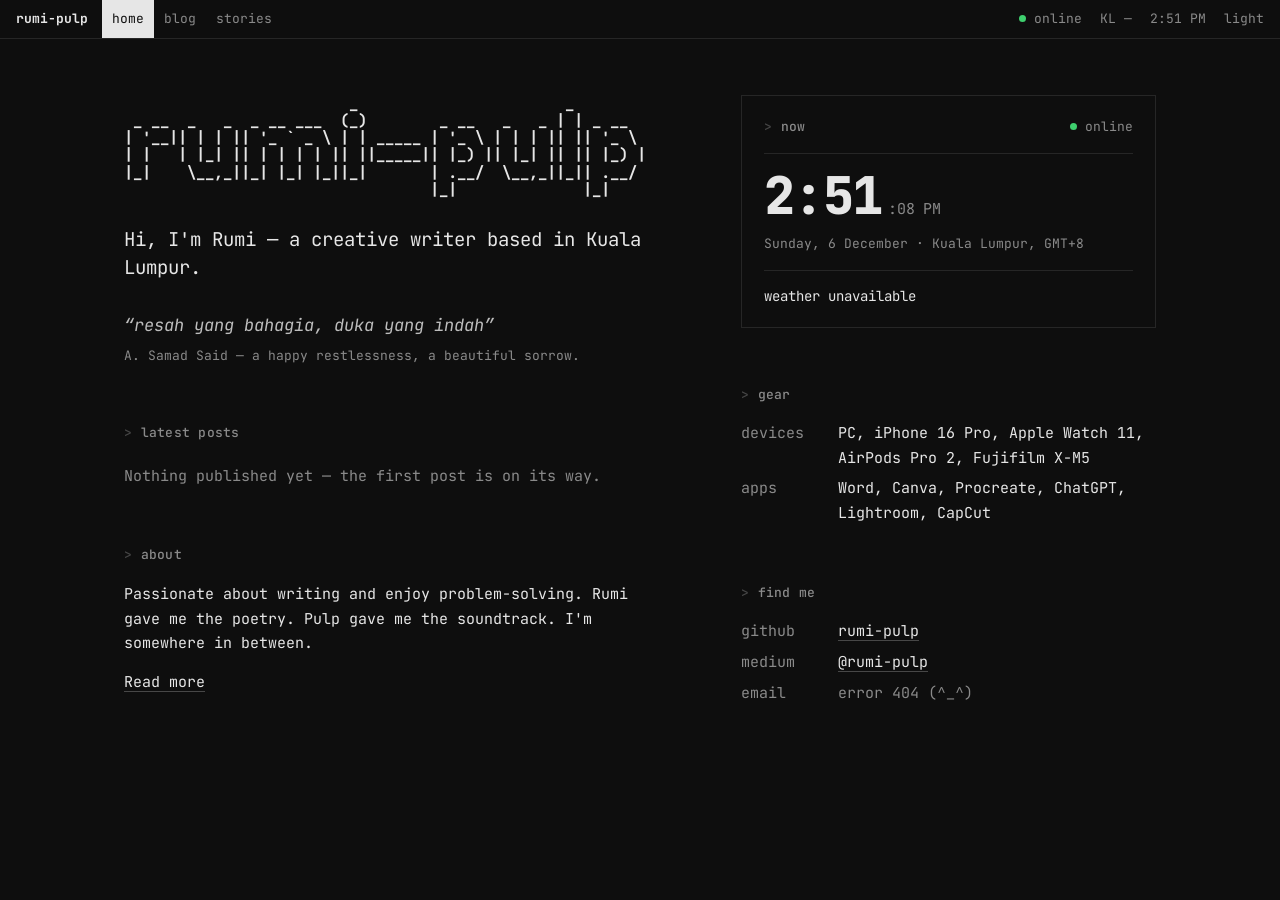
==== commit c034a53c: "Remove the handbook The handbook is not ready, so take it off the site: its page, script, styles and" ====
--- a/index.html
+++ b/index.html
@@ -21,7 +21,6 @@
         <nav class="nav" aria-label="Main">
           <a href="index.html" data-nav="home">home</a>
           <a href="blog.html" data-nav="blog">blog</a>
-          <a href="handbook.html" data-nav="handbook">handbook</a>
           <a href="stories.html" data-nav="stories" id="nav-stories" hidden>stories</a>
         </nav>
       </div>
@@ -116,7 +115,7 @@
     </section>
   </main>
 
-  <script src="site.js?v=3" defer></script>
+  <script src="site.js?v=6" defer></script>
   <script src="home.js?v=3" defer></script>
 </body>
 </html>
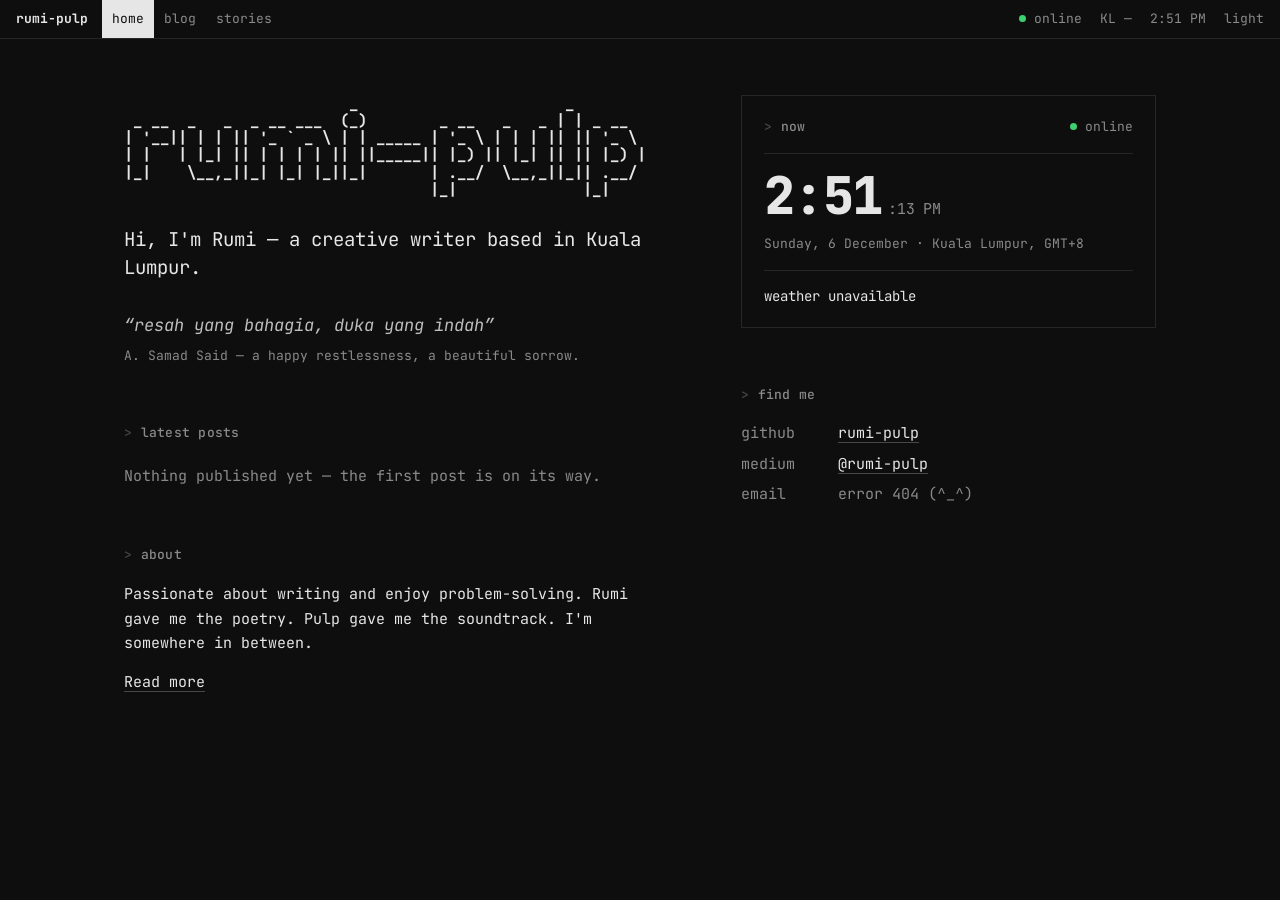
==== commit 2199d651: "Remove the gear list from the home page Co-Authored-By: Claude Sonnet 5.5 <noreply@anthropic.com>" ====
--- a/index.html
+++ b/index.html
@@ -96,14 +96,6 @@
         </div>
 
         <div class="sec-block boot">
-          <h2 class="sec">gear</h2>
-          <dl class="kv">
-            <dt>devices</dt><dd>PC, iPhone 16 Pro, Apple Watch 11, AirPods Pro 2, Fujifilm X-M5</dd>
-            <dt>apps</dt><dd>Word, Canva, Procreate, ChatGPT, Lightroom, CapCut</dd>
-          </dl>
-        </div>
-
-        <div class="sec-block boot">
           <h2 class="sec">find me</h2>
           <dl class="kv">
             <dt>github</dt><dd><a href="https://github.com/rumi-pulp/" target="_blank" rel="noopener">rumi-pulp</a></dd>
